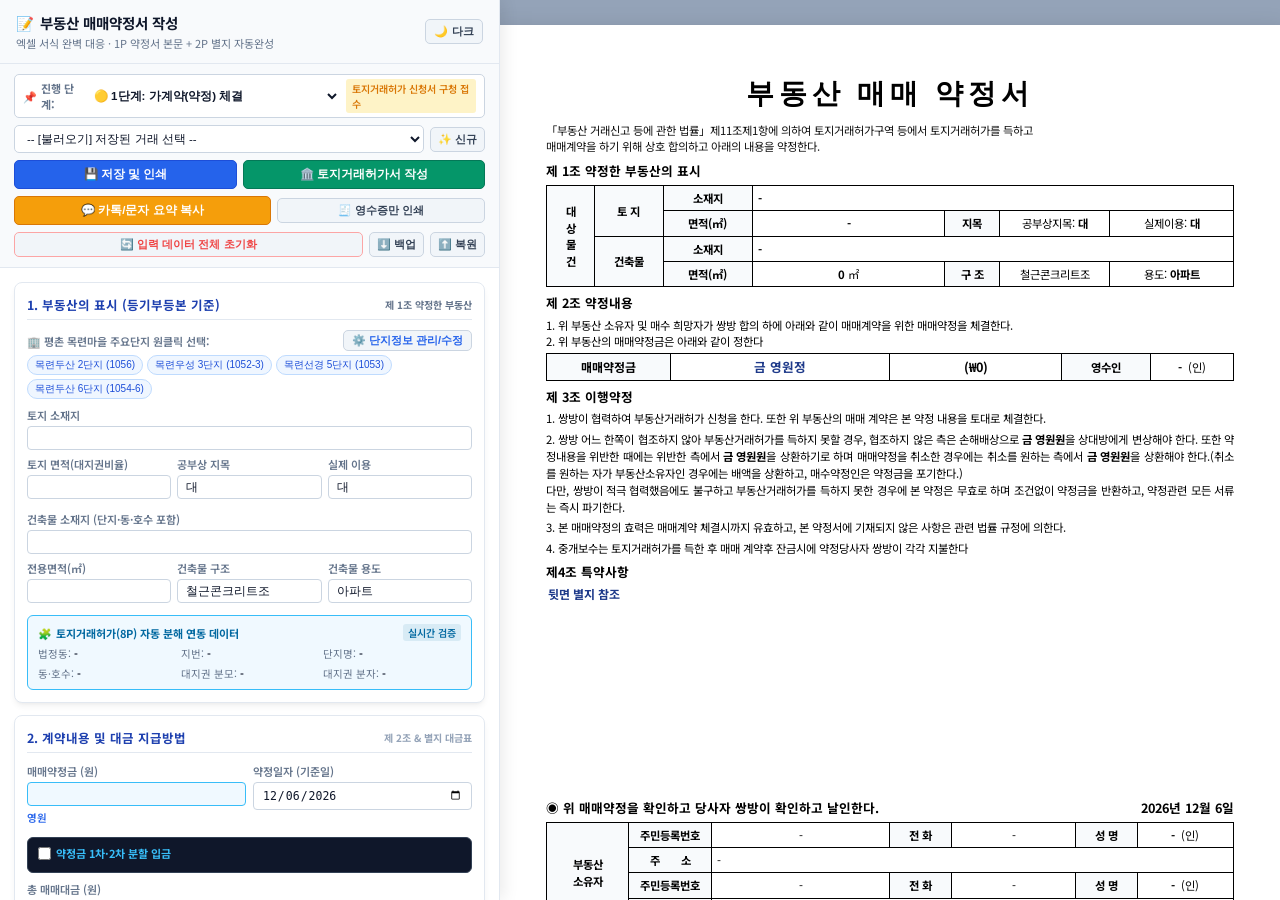
==== agreement/index.html @ a408554f "refactor: 매매약정서의 토지거래허가 사전정보 입력 섹션 제거" ====
<!DOCTYPE html>
<html lang="ko">
<head>
  <meta charset="UTF-8" />
  <meta name="viewport" content="width=device-width, initial-scale=1.0" />
  <title>부동산 매매약정서(가계약서) 작성시스템 | 부동산이즈두산공인중개사사무소</title>
  <link rel="stylesheet" href="https://fonts.googleapis.com/css2?family=Noto+Sans+KR:wght@300;400;500;600;700&display=swap" />
  <script src="../shared/deal-store.js"></script>
    <style>
    :root {
      /* [기본: 밝고 화사한 오피스 테마] */
      --primary: #2563eb;
      --primary-hover: #1d4ed8;
      --bg-app: #f1f5f9;
      --panel-bg: #ffffff;
      --panel-border: #e2e8f0;
      --header-bg: #f8fafc;
      --action-bg: #f8fafc;
      --section-bg: #ffffff;
      --section-border: #e2e8f0;
      --section-header: #1e40af;
      --input-bg: #ffffff;
      --input-border: #cbd5e1;
      --input-text: #0f172a;
      --input-focus: #2563eb;
      --input-hl-bg: #f0f9ff;
      --input-hl-border: #38bdf8;
      --input-hl-text: #0369a1;
      --text-main: #0f172a;
      --text-muted: #64748b;
      --preview-bg: #94a3b8;
      --chip-bg: #eff6ff;
      --chip-border: #bfdbfe;
      --chip-text: #1d4ed8;
      --btn-sec-bg: #f1f5f9;
      --btn-sec-text: #334155;
      --btn-sec-border: #cbd5e1;
      --card-shadow: 0 4px 6px -1px rgba(0,0,0,0.06), 0 2px 4px -2px rgba(0,0,0,0.05);
    }

    body.dark-theme {
      /* [선택: 다크 모드] */
      --primary: #3b82f6;
      --primary-hover: #2563eb;
      --bg-app: #0b1120;
      --panel-bg: #1e293b;
      --panel-border: #334155;
      --header-bg: #0b132b;
      --action-bg: #111e38;
      --section-bg: #182234;
      --section-border: #334155;
      --section-header: #60a5fa;
      --input-bg: #0f172a;
      --input-border: #3b4252;
      --input-text: #f8fafc;
      --input-focus: #3b82f6;
      --input-hl-bg: #092c4c;
      --input-hl-border: #38bdf8;
      --input-hl-text: #38bdf8;
      --text-main: #f8fafc;
      --text-muted: #94a3b8;
      --preview-bg: #334155;
      --chip-bg: #25334d;
      --chip-border: #3b82f6;
      --chip-text: #93c5fd;
      --btn-sec-bg: #334155;
      --btn-sec-text: #cbd5e1;
      --btn-sec-border: #475569;
      --card-shadow: 0 4px 6px -1px rgba(0,0,0,0.3);
    }

    * { box-sizing: border-box; margin: 0; padding: 0; }
    body {
      font-family: 'Noto Sans KR', -apple-system, BlinkMacSystemFont, 'Malgun Gothic', 'Dotum', sans-serif;
      background-color: var(--bg-app);
      color: var(--text-main);
      display: flex;
      height: 100vh;
      overflow: hidden;
      transition: background-color 0.2s ease, color 0.2s ease;
    }

    /* =========================================
       좌측: 에디터 패널 (no-print)
       ========================================= */
    .editor-panel {
      width: 500px;
      min-width: 460px;
      max-width: 540px;
      background-color: var(--panel-bg);
      color: var(--text-main);
      display: flex;
      flex-direction: column;
      border-right: 1px solid var(--panel-border);
      box-shadow: 4px 0 15px rgba(0,0,0,0.08);
      z-index: 10;
      transition: background-color 0.2s ease, border-color 0.2s ease;
    }

    .editor-header {
      padding: 12px 16px;
      background-color: var(--header-bg);
      border-bottom: 1px solid var(--panel-border);
      display: flex;
      align-items: center;
      justify-content: space-between;
    }
    .editor-header-left h1 {
      font-size: 14.5px;
      font-weight: 700;
      color: var(--text-main);
      display: flex;
      align-items: center;
      gap: 6px;
    }
    .header-sub {
      font-size: 11px;
      color: var(--text-muted);
      margin-top: 2px;
    }

    /* 상단 액션 툴바 */
    .action-bar {
      padding: 10px 14px;
      background: var(--action-bg);
      border-bottom: 1px solid var(--panel-border);
      display: flex;
      flex-direction: column;
      gap: 7px;
    }
    .deal-select-row {
      display: flex;
      align-items: center;
      gap: 6px;
    }
    .deal-select-row select {
      flex: 1;
      background: var(--input-bg);
      border: 1px solid var(--input-border);
      color: var(--input-text);
      padding: 6px 8px;
      font-size: 11.5px;
      border-radius: 5px;
      outline: none;
    }
    .btn-row {
      display: flex;
      align-items: center;
      gap: 6px;
    }
    .btn {
      padding: 6px 10px;
      border-radius: 5px;
      font-size: 11.5px;
      font-weight: 600;
      border: 1px solid transparent;
      cursor: pointer;
      display: inline-flex;
      align-items: center;
      justify-content: center;
      gap: 4px;
      transition: all 0.15s ease;
      white-space: nowrap;
    }
    .btn-primary { background: #2563eb; color: #fff; border-color: #1d4ed8; }
    .btn-primary:hover { background: #1d4ed8; }
    .btn-permit { background: #059669; color: #fff; font-weight: 700; border-color: #047857; }
    .btn-permit:hover { background: #047857; }
    .btn-secondary {
      background: var(--btn-sec-bg);
      color: var(--btn-sec-text);
      border: 1px solid var(--btn-sec-border);
    }
    .btn-secondary:hover {
      background: #e2e8f0;
      color: #0f172a;
    }
    body.dark-theme .btn-secondary:hover {
      background: #475569;
      color: #fff;
    }
    .btn-sms { background: #f59e0b; color: #fff; border-color: #d97706; }
    .btn-sms:hover { background: #d97706; }
    .btn-theme-toggle {
      background: var(--btn-sec-bg);
      color: var(--btn-sec-text);
      border: 1px solid var(--btn-sec-border);
      padding: 4px 8px;
      font-size: 11px;
      border-radius: 5px;
      cursor: pointer;
      display: flex;
      align-items: center;
      gap: 4px;
      font-weight: 600;
    }
    .btn-sm { padding: 4px 7px; font-size: 11px; }

    /* 폼 스크롤 바디 */
    .editor-body {
      flex: 1;
      overflow-y: auto;
      padding: 14px;
    }
    .editor-body::-webkit-scrollbar { width: 6px; }
    .editor-body::-webkit-scrollbar-thumb { background: #cbd5e1; border-radius: 3px; }
    body.dark-theme .editor-body::-webkit-scrollbar-thumb { background: #475569; }

    .form-section {
      background: var(--section-bg);
      border: 1px solid var(--section-border);
      border-radius: 8px;
      padding: 12px;
      margin-bottom: 12px;
      box-shadow: var(--card-shadow);
      transition: background-color 0.2s, border-color 0.2s;
    }
    .section-title {
      font-size: 12.5px;
      font-weight: 700;
      color: var(--section-header);
      margin-bottom: 10px;
      display: flex;
      align-items: center;
      justify-content: space-between;
      border-bottom: 1px solid var(--section-border);
      padding-bottom: 5px;
    }
    .form-grid-2 {
      display: grid;
      grid-template-columns: 1fr 1fr;
      gap: 7px;
      margin-bottom: 6px;
    }
    .form-grid-3 {
      display: grid;
      grid-template-columns: 1fr 1fr 1fr;
      gap: 6px;
      margin-bottom: 6px;
    }
    .form-group {
      display: flex;
      flex-direction: column;
      gap: 3px;
      margin-bottom: 6px;
    }
    .form-group label {
      font-size: 11px;
      font-weight: 600;
      color: var(--text-muted);
    }
    .form-control {
      background: var(--input-bg);
      border: 1px solid var(--input-border);
      color: var(--input-text);
      padding: 5px 8px;
      border-radius: 4px;
      font-size: 11.5px;
      outline: none;
      transition: border 0.15s, box-shadow 0.15s;
      width: 100%;
    }
    .form-control:focus {
      border-color: var(--input-focus);
      box-shadow: 0 0 0 2px rgba(37, 99, 235, 0.15);
    }
    .form-control-highlight {
      background: var(--input-hl-bg);
      border-color: var(--input-hl-border);
      color: var(--input-hl-text);
      font-weight: 600;
    }
    .korean-amt {
      font-size: 10.5px;
      color: #2563eb;
      font-weight: 600;
      margin-top: 1px;
    }
    body.dark-theme .korean-amt {
      color: #38bdf8;
    }

    /* 칩 버튼 */
    .tag-container {
      display: flex;
      flex-wrap: wrap;
      gap: 4px;
      margin-bottom: 8px;
    }
    .tag-chip {
      background: var(--chip-bg);
      color: var(--chip-text);
      border: 1px solid var(--chip-border);
      border-radius: 12px;
      font-size: 10px;
      padding: 2px 7px;
      cursor: pointer;
      transition: all 0.15s;
      font-weight: 500;
    }
    .tag-chip:hover {
      background: #2563eb;
      color: #ffffff;
      border-color: #2563eb;
    }

    /* =========================================
       우측: A4 실시간 프리뷰 (엑셀 서식 2페이지 정밀 구현)
       ========================================= */
    .preview-panel {
      flex: 1;
      background-color: var(--preview-bg);
      overflow-y: auto;
      padding: 25px 15px;
      display: flex;
      flex-direction: column;
      align-items: center;
      gap: 25px;
      transition: background-color 0.2s ease;
    }
    .preview-panel::-webkit-scrollbar { width: 8px; }
    .preview-panel::-webkit-scrollbar-thumb { background: #64748b; border-radius: 4px; }

    /* A4 시트 레이아웃 */
    .sheet-page {
      width: 210mm;
      min-height: 297mm;
      background: #ffffff !important;
      color: #000000 !important;
      padding: 13mm 14mm 12mm 14mm;
      box-shadow: 0 8px 25px rgba(0,0,0,0.18);
      position: relative;
      font-family: 'Malgun Gothic', 'Dotum', 'Noto Sans KR', sans-serif;
      font-size: 9.5pt;
      line-height: 1.45;
      display: flex;
      flex-direction: column;
      justify-content: space-between;
    }

    /* 약정서 타이틀 */
    .sheet-title {
      text-align: center;
      font-size: 21pt;
      font-weight: 700;
      letter-spacing: 5px;
      margin-bottom: 8px;
      color: #000;
      font-family: 'Batang', 'Noto Serif KR', serif;
    }
    .sheet-intro {
      font-size: 8.5pt;
      text-align: justify;
      color: #111;
      line-height: 1.4;
      margin-bottom: 8px;
    }

    /* 섹션 제목 */
    .sec-header {
      font-size: 9.5pt;
      font-weight: 700;
      color: #000;
      margin: 6px 0 4px 0;
    }

    /* 엑셀 서식 격자 테이블 (검정 실선 테두리) */
    .excel-table {
      width: 100%;
      border-collapse: collapse;
      border: 1.5px solid #000;
      margin-bottom: 7px;
      font-size: 8.5pt;
    }
    .excel-table th, .excel-table td {
      border: 1px solid #000;
      padding: 4px 5px;
      vertical-align: middle;
      color: #000;
    }
    .excel-table th {
      background-color: #f8fafc;
      font-weight: 700;
      text-align: center;
      white-space: nowrap;
    }
    .center { text-align: center; }
    .right { text-align: right; }
    .bold { font-weight: 700; }

    /* 제3조 이행약정 조항 텍스트 */
    .clause-text-box {
      font-size: 8.5pt;
      line-height: 1.5;
      text-align: justify;
      color: #000;
      margin-bottom: 6px;
    }
    .clause-item {
      margin-bottom: 3.5px;
    }

    /* 날짜 및 서명 확인 헤더 */
    .sign-date-row {
      display: flex;
      justify-content: space-between;
      align-items: center;
      font-size: 9.5pt;
      font-weight: 700;
      margin: 6px 0 4px 0;
    }

    /* 영수증 박스 (별지 하단) */
    .receipt-box {
      border: 1.5px solid #000;
      padding: 10px 14px;
      margin-top: 8px;
      background: #fff;
    }
    .receipt-title {
      text-align: center;
      font-size: 13pt;
      font-weight: 700;
      letter-spacing: 4px;
      margin-bottom: 6px;
      font-family: 'Batang', serif;
    }
    .receipt-amount-row {
      text-align: center;
      font-size: 11pt;
      font-weight: 700;
      margin-bottom: 6px;
    }
    .receipt-desc {
      text-align: center;
      font-size: 9pt;
      margin-bottom: 4px;
    }
    .receipt-sub-desc {
      text-align: center;
      font-size: 8.5pt;
      color: #222;
      margin-bottom: 8px;
    }
    .receipt-sign-row {
      display: flex;
      justify-content: flex-end;
      align-items: center;
      gap: 15px;
      font-size: 9pt;
      font-weight: 700;
    }

    /* =========================================
       인쇄 미디어 쿼리 (A4 2페이지 분할 완벽 대응)
       ========================================= */
    @media print {
      body {
        background: #ffffff !important;
        margin: 0 !important;
        padding: 0 !important;
        height: auto !important;
        overflow: visible !important;
      }
      .no-print {
        display: none !important;
      }
      .preview-panel {
        background: transparent !important;
        padding: 0 !important;
        margin: 0 !important;
        overflow: visible !important;
        gap: 0 !important;
      }
      .sheet-page {
        box-shadow: none !important;
        margin: 0 !important;
        width: 100% !important;
        min-height: 275mm !important;
        padding: 11mm 13mm 11mm 13mm !important;
        page-break-after: always !important;
      }
      .sheet-page:last-child {
        page-break-after: avoid !important;
      }
      @page {
        size: A4 portrait;
        margin: 9mm 10mm 9mm 10mm;
      }
    }
  </style>
</head>
<body>

  <!-- ================= 좌측: 입력 에디터 패널 ================= -->
  <div class="editor-panel no-print">
    <div class="editor-header">
      <div class="editor-header-left">
        <h1>
          <span>📝</span>
          <span>부동산 매매약정서 작성</span>
        </h1>
        <div class="header-sub">엑셀 서식 완벽 대응 · 1P 약정서 본문 + 2P 별지 자동완성</div>
      </div>
      <div>
        <button type="button" class="btn-theme-toggle" onclick="toggleTheme()" id="btn_theme_toggle" title="화면 테마 변경">
          <span id="theme_icon">🌙</span>
          <span id="theme_text">다크</span>
        </button>
      </div>
    </div>

    <!-- 상단 거래 제어바 -->
    <div class="action-bar">
      <!-- 거래 진행 상태 및 제어바 -->
      <div style="display:flex; align-items:center; justify-content:space-between; gap:6px; background:var(--input-bg); border:1px solid var(--input-border); border-radius:5px; padding:4px 8px;">
        <span style="font-size:11px; font-weight:700; color:var(--text-muted); display:flex; align-items:center; gap:4px;">
          <span>📌</span> <span>진행 단계:</span>
        </span>
        <select id="sel_deal_stage" onchange="onDealStageChange()" style="flex:1; background:transparent; border:none; color:var(--text-main); font-size:11.5px; font-weight:700; outline:none; cursor:pointer;">
          <option value="agreement_signed">🟡 1단계: 가계약(약정) 체결</option>
          <option value="permit_submitted">🔵 2단계: 토지거래허가 구청 접수</option>
          <option value="permit_approved">🟢 3단계: 허가증 교부 (7일내 본계약 기한!)</option>
          <option value="contract_signed">🟣 4단계: 본매매계약 체결</option>
          <option value="deal_completed">🏁 5단계: 잔금 및 소유권이전 완료</option>
        </select>
        <span id="badge_stage_guide" style="font-size:10px; background:rgba(37,99,235,0.1); color:#2563eb; padding:2px 6px; border-radius:3px; font-weight:600;">약정서 단계</span>
      </div>

      <div class="deal-select-row">
        <select id="sel_deal_list" onchange="onDealSelectChange()">
          <option value="">-- [불러오기] 저장된 거래 선택 --</option>
        </select>
        <button class="btn btn-secondary btn-sm" onclick="startNewDeal()" title="새 약정서 작성">
          <span>✨ 신규</span>
        </button>
      </div>

      <div class="btn-row">
        <button class="btn btn-primary" onclick="saveAndPrint()" style="flex:1.1;" title="표준 파일명으로 2페이지 인쇄">
          <span>💾 저장 및 인쇄</span>
        </button>
        <button class="btn btn-permit" onclick="goToPermitApplication()" style="flex:1.2;" title="저장 후 8페이지 토지거래허가신청서로 연동 이동">
          <span>🏛️ 토지거래허가서 작성</span>
        </button>
      </div>

      <div class="btn-row">
        <button class="btn btn-sms" onclick="copySmsSummary()" style="flex:1.1;" title="고객 발송용 카카오톡/문자 계약안내문 즉시 복사">
          <span>💬 카톡/문자 요약 복사</span>
        </button>
        <button class="btn btn-secondary btn-sm" onclick="printReceiptOnly()" style="flex:0.9;" title="별지 2페이지의 약정금 영수증만 인쇄">
          <span>🧾 영수증만 인쇄</span>
        </button>
      </div>

      <div class="btn-row">
        <button type="button" class="btn btn-secondary btn-sm" onclick="resetFormToEmpty()" style="flex:1.2; color:#ef4444; border-color:#fca5a5;" title="현재 작성 중인 모든 입력 데이터 초기화">
          <span>🔄 입력 데이터 전체 초기화</span>
        </button>
        <button type="button" class="btn btn-secondary btn-sm" onclick="exportCurrentDealJson()" title="JSON 백업">
          <span>⬇️ 백업</span>
        </button>
        <button type="button" class="btn btn-secondary btn-sm" onclick="triggerImportJson()" title="JSON 복원">
          <span>⬆️ 복원</span>
        </button>
        <input type="file" id="file_json_import" accept=".json" style="display:none;" onchange="handleFileImport(event)" />
      </div>
    </div>

    <!-- 에디터 폼 스크롤 바디 -->
    <div class="editor-body">

      <!-- 1. 부동산의 표시 -->
      <div class="form-section">
        <div class="section-title">
          <span>1. 부동산의 표시 (등기부등본 기준)</span>
          <span style="font-size:10px; color:var(--text-muted);">제 1조 약정한 부동산</span>
        </div>

        <!-- 단지 원클릭 퀵선택 칩 & 단지정보 관리 -->
        <div style="margin-bottom:8px;">
          <div style="display:flex; align-items:center; justify-content:space-between; margin-bottom:4px;">
            <span style="font-size:11px; font-weight:600; color:var(--text-muted);">🏢 평촌 목련마을 주요단지 원클릭 선택:</span>
            <button type="button" class="btn btn-secondary btn-sm" onclick="openComplexPresetModal()" style="font-size:11px; padding:2px 8px; color:var(--primary); font-weight:600;" title="단지 기본정보 등록·수정·삭제">
              <span>⚙️ 단지정보 관리/수정</span>
            </button>
          </div>
          <div class="tag-container" id="complex_chips_container" style="margin-bottom:6px;">
            <!-- JS 동적 생성 -->
          </div>
        </div>

        <div class="form-group">
          <label>토지 소재지</label>
          <input type="text" id="f_land_addr" class="form-control" value="" oninput="onAddressFieldChange()" />
        </div>

        <div class="form-grid-3">
          <div class="form-group">
            <label>토지 면적(대지권비율)</label>
            <input type="text" id="f_land_ratio_str" class="form-control" value="" oninput="onAddressFieldChange()" />
          </div>
          <div class="form-group">
            <label>공부상 지목</label>
            <input type="text" id="f_jimok_legal" class="form-control" value="대" oninput="syncPreview()" />
          </div>
          <div class="form-group">
            <label>실제 이용</label>
            <input type="text" id="f_jimok_actual" class="form-control" value="대" oninput="syncPreview()" />
          </div>
        </div>

        <div class="form-group">
          <label>건축물 소재지 (단지·동·호수 포함)</label>
          <input type="text" id="f_bld_addr" class="form-control" value="" oninput="onAddressFieldChange()" />
        </div>

        <div class="form-grid-3">
          <div class="form-group">
            <label>전용면적(㎡)</label>
            <input type="text" id="f_exclusive_area" class="form-control" value="" oninput="syncPreview()" />
          </div>
          <div class="form-group">
            <label>건축물 구조</label>
            <input type="text" id="f_bld_structure" class="form-control" value="철근콘크리트조" oninput="syncPreview()" />
          </div>
          <div class="form-group">
            <label>건축물 용도</label>
            <input type="text" id="f_bld_usage" class="form-control" value="아파트" oninput="syncPreview()" />
          </div>
        </div>

        <!-- 스마트 주소 자동 분해 및 허가서(8P) 연동 검증 카드 -->
        <div style="background:var(--input-hl-bg); border:1px solid var(--input-hl-border); border-radius:6px; padding:8px 10px; margin-top:6px;">
          <div style="display:flex; align-items:center; justify-content:space-between; margin-bottom:5px;">
            <span style="font-size:11px; font-weight:700; color:var(--input-hl-text); display:flex; align-items:center; gap:4px;">
              <span>🧩</span> <span>토지거래허가(8P) 자동 분해 연동 데이터</span>
            </span>
            <span style="font-size:10px; background:rgba(3,105,161,0.1); color:var(--input-hl-text); padding:1px 5px; border-radius:3px; font-weight:600;">실시간 검증</span>
          </div>
          <div style="display:grid; grid-template-columns:repeat(3, 1fr); gap:5px; font-size:10.5px;">
            <div><span style="color:var(--text-muted);">법정동:</span> <strong id="lbl_parsed_dong">-</strong></div>
            <div><span style="color:var(--text-muted);">지번:</span> <strong id="lbl_parsed_jibun">-</strong></div>
            <div><span style="color:var(--text-muted);">단지명:</span> <strong id="lbl_parsed_complex">-</strong></div>
            <div><span style="color:var(--text-muted);">동·호수:</span> <strong id="lbl_parsed_unit">-</strong></div>
            <div><span style="color:var(--text-muted);">대지권 분모:</span> <strong id="lbl_parsed_ratio_den">-</strong></div>
            <div><span style="color:var(--text-muted);">대지권 분자:</span> <strong id="lbl_parsed_ratio_num">-</strong></div>
          </div>
        </div>
      </div>

      <!-- 2. 계약내용 및 대금 지급조건 -->
      <div class="form-section">
        <div class="section-title">
          <span>2. 계약내용 및 대금 지급방법</span>
          <span style="font-size:10px; color:#94a3b8;">제 2조 & 별지 대금표</span>
        </div>

        <!-- 매매약정금 -->
        <div class="form-grid-2">
          <div class="form-group">
            <label>매매약정금 (원)</label>
            <input type="number" id="f_temp_deposit" class="form-control form-control-highlight" value="" oninput="onTempDepositChange()" />
            <div id="lbl_temp_kr" class="korean-amt"></div>
          </div>
          <div class="form-group">
            <label>약정일자 (기준일)</label>
            <input type="date" id="f_deal_date" class="form-control" oninput="syncPreview()" />
          </div>
        </div>

        <!-- 분할입금 토글 -->
        <div style="background:#0f172a; border:1px solid #334155; border-radius:6px; padding:7px 10px; margin-bottom:8px;">
          <div style="display:flex; align-items:center; justify-content:space-between; margin-bottom:4px;">
            <label style="font-size:11px; font-weight:700; color:#38bdf8; display:flex; align-items:center; gap:5px; cursor:pointer;">
              <input type="checkbox" id="chk_split_temp" onchange="toggleTempSplitUI()" />
              <span>약정금 1차·2차 분할 입금</span>
            </label>
          </div>
          <div id="split_temp_box" style="display:none; padding-top:4px;">
            <div class="form-grid-2">
              <div class="form-group">
                <label>1차 약정금 (원)</label>
                <input type="number" id="f_temp_deposit_1" class="form-control" value="" oninput="calcSplitTemp()" />
              </div>
              <div class="form-group">
                <label>1차 입금일</label>
                <input type="date" id="f_temp_date_1" class="form-control" oninput="syncPreview()" />
              </div>
            </div>
            <div class="form-grid-2">
              <div class="form-group">
                <label>2차 약정금 (원)</label>
                <input type="number" id="f_temp_deposit_2" class="form-control" value="0" oninput="calcSplitTemp()" />
              </div>
              <div class="form-group">
                <label>2차 입금일</label>
                <input type="date" id="f_temp_date_2" class="form-control" oninput="syncPreview()" />
              </div>
            </div>
          </div>
        </div>

        <!-- 매매대금 -->
        <div class="form-group">
          <label>총 매매대금 (원)</label>
          <input type="number" id="f_total_price" class="form-control form-control-highlight" value="" oninput="calcBalance()" />
          <div id="lbl_total_kr" class="korean-amt"></div>
        </div>

        <!-- 계약금 -->
        <div class="form-grid-2">
          <div class="form-group">
            <label>계약금 (원)</label>
            <input type="number" id="f_contract_deposit" class="form-control" value="" oninput="calcBalance()" />
            <div id="lbl_contract_kr" class="korean-amt"></div>
          </div>
          <div class="form-group">
            <label>계약 예정일 / 지급조건</label>
            <input type="text" id="f_contract_schedule" class="form-control" value="토지거래허가후 7일이내" oninput="syncPreview()" />
          </div>
        </div>

        <!-- 중도금 1차 -->
        <div class="form-grid-3">
          <div class="form-group">
            <label>중도금 1차 (원)</label>
            <input type="number" id="f_mid_payment_1" class="form-control" value="" oninput="calcBalance()" />
          </div>
          <div class="form-group">
            <label>1차 중도금일</label>
            <input type="date" id="f_mid_date_1" class="form-control" oninput="syncPreview()" />
          </div>
          <div class="form-group">
            <label>비고</label>
            <input type="text" id="f_mid_note_1" class="form-control" value="예정" oninput="syncPreview()" />
          </div>
        </div>

        <!-- 중도금 2차 (선택) -->
        <div class="form-grid-3">
          <div class="form-group">
            <label>중도금 2차 (선택)</label>
            <input type="number" id="f_mid_payment_2" class="form-control" value="0" oninput="calcBalance()" />
          </div>
          <div class="form-group">
            <label>2차 중도금일</label>
            <input type="date" id="f_mid_date_2" class="form-control" oninput="syncPreview()" />
          </div>
          <div class="form-group">
            <label>비고</label>
            <input type="text" id="f_mid_note_2" class="form-control" placeholder="예정" oninput="syncPreview()" />
          </div>
        </div>

        <!-- 잔금 -->
        <div class="form-grid-3">
          <div class="form-group">
            <label>잔금 (원, 자동계산)</label>
            <input type="number" id="f_balance" class="form-control form-control-highlight" value="" oninput="syncPreview()" />
          </div>
          <div class="form-group">
            <label>잔금 예정일</label>
            <input type="date" id="f_balance_date" class="form-control" oninput="syncPreview()" />
          </div>
          <div class="form-group">
            <label>비고</label>
            <input type="text" id="f_balance_note" class="form-control" value="이내로 협의" oninput="syncPreview()" />
          </div>
        </div>
        <div id="lbl_balance_kr" class="korean-amt" style="margin-bottom:6px;"></div>

      </div>

      <!-- 3. 계약자 정보 (부동산 소유자 & 매수 약정인) -->
      <div class="form-section">
        <div class="section-title" style="flex-wrap:wrap; gap:6px;">
          <div style="display:flex; align-items:center; gap:6px;">
            <span>3. 당사자 정보 (소유자 & 매수약정인)</span>
          </div>
          <!-- 주민등록번호 별표시 / 전체표시 토글 옵션 -->
          <div style="display:inline-flex; align-items:center; gap:8px; font-size:11px; background:var(--header-bg, #f1f5f9); padding:2px 8px; border-radius:6px; border:1px solid var(--border, #cbd5e1);">
            <span style="font-weight:700; color:var(--text, #334155); font-size:10.5px;">주민번호 표기:</span>
            <label style="cursor:pointer; display:inline-flex; align-items:center; gap:3px; color:var(--text, #334155); font-weight:600; font-size:11px;">
              <input type="radio" name="rrn_display_mode" value="masked" checked onchange="onRrnDisplayModeChange()" />
              <span>별표시 (1******)</span>
            </label>
            <label style="cursor:pointer; display:inline-flex; align-items:center; gap:3px; color:var(--primary, #0284c7); font-weight:600; font-size:11px;">
              <input type="radio" name="rrn_display_mode" value="full" onchange="onRrnDisplayModeChange()" />
              <span>전체표시 (13자리)</span>
            </label>
          </div>
        </div>

        <!-- 부동산 소유자 (매도인) -->
        <div style="font-size:11.5px; font-weight:700; color:#38bdf8; margin-bottom:3px;">
          [부동산 소유자 (매도인)]
        </div>
        <div class="form-grid-3">
          <div class="form-group">
            <label>성명 1</label>
            <input type="text" id="f_seller1_name" class="form-control" value="" oninput="syncPreview()" />
          </div>
          <div class="form-group">
            <label>주민번호 1</label>
            <input type="text" id="f_seller1_rrn" class="form-control" placeholder="예: 750101-1234567" oninput="syncPreview()" />
          </div>
          <div class="form-group">
            <label>전화번호 1</label>
            <input type="text" id="f_seller1_tel" class="form-control" value="" oninput="syncPreview()" />
          </div>
        </div>
        <div class="form-group">
          <label>소유자 1 주소</label>
          <input type="text" id="f_seller1_addr" class="form-control" value="" oninput="onSeller1AddrChange()" />
        </div>

        <!-- 소유자 2 (공동소유) -->
        <div style="margin-top:6px; padding-top:6px; border-top:1px dashed #334155;">
          <label style="font-size:11px; font-weight:600; color:#94a3b8; display:flex; align-items:center; gap:5px; margin-bottom:4px; cursor:pointer;">
            <input type="checkbox" id="chk_seller2" onchange="toggleSeller2UI()" />
            <span>+ 공동소유자(매도인 2) 추가</span>
          </label>
          <div id="seller2_box" style="display:none;">
            <div class="form-grid-3">
              <div class="form-group">
                <label>성명 2</label>
                <input type="text" id="f_seller2_name" class="form-control" oninput="syncPreview()" />
              </div>
              <div class="form-group">
                <label>주민번호 2</label>
                <input type="text" id="f_seller2_rrn" class="form-control" oninput="syncPreview()" />
              </div>
              <div class="form-group">
                <label>전화번호 2</label>
                <input type="text" id="f_seller2_tel" class="form-control" oninput="syncPreview()" />
              </div>
            </div>
            <div class="form-group">
              <div style="display:flex; align-items:center; justify-content:space-between; margin-bottom:2px;">
                <label style="margin-bottom:0;">소유자 2 주소</label>
                <label style="font-size:11px; font-weight:600; color:var(--primary, #0284c7); display:inline-flex; align-items:center; gap:4px; cursor:pointer;">
                  <input type="checkbox" id="chk_seller2_same_addr" checked onchange="onSeller2SameAddrToggle()" />
                  <span>소유자 1과 동일</span>
                </label>
              </div>
              <input type="text" id="f_seller2_addr" class="form-control" oninput="onSeller2AddrManualInput()" />
            </div>
          </div>
        </div>

        <!-- 매수 약정인 (매수인) -->
        <div style="font-size:11.5px; font-weight:700; color:#34d399; margin:10px 0 3px 0;">
          [매수 약정인 (매수인)]
        </div>
        <div class="form-grid-3">
          <div class="form-group">
            <label>성명 1</label>
            <input type="text" id="f_buyer1_name" class="form-control" value="" oninput="syncPreview()" />
          </div>
          <div class="form-group">
            <label>주민번호 1</label>
            <input type="text" id="f_buyer1_rrn" class="form-control" placeholder="예: 750101-1234567" oninput="syncPreview()" />
          </div>
          <div class="form-group">
            <label>전화번호 1</label>
            <input type="text" id="f_buyer1_tel" class="form-control" value="" oninput="syncPreview()" />
          </div>
        </div>
        <div class="form-group">
          <label>매수약정인 1 주소</label>
          <input type="text" id="f_buyer1_addr" class="form-control" value="" oninput="onBuyer1AddrChange()" />
        </div>

        <!-- 매수약정인 2 (공동매수) -->
        <div style="margin-top:6px; padding-top:6px; border-top:1px dashed #334155;">
          <label style="font-size:11px; font-weight:600; color:#94a3b8; display:flex; align-items:center; gap:5px; margin-bottom:4px; cursor:pointer;">
            <input type="checkbox" id="chk_buyer2" onchange="toggleBuyer2UI()" />
            <span>+ 공동매수인(매수약정인 2) 추가</span>
          </label>
          <div id="buyer2_box" style="display:none;">
            <div class="form-grid-3">
              <div class="form-group">
                <label>성명 2</label>
                <input type="text" id="f_buyer2_name" class="form-control" oninput="syncPreview()" />
              </div>
              <div class="form-group">
                <label>주민번호 2</label>
                <input type="text" id="f_buyer2_rrn" class="form-control" oninput="syncPreview()" />
              </div>
              <div class="form-group">
                <label>전화번호 2</label>
                <input type="text" id="f_buyer2_tel" class="form-control" oninput="syncPreview()" />
              </div>
            </div>
            <div class="form-group">
              <div style="display:flex; align-items:center; justify-content:space-between; margin-bottom:2px;">
                <label style="margin-bottom:0;">매수약정인 2 주소</label>
                <label style="font-size:11px; font-weight:600; color:var(--primary, #0284c7); display:inline-flex; align-items:center; gap:4px; cursor:pointer;">
                  <input type="checkbox" id="chk_buyer2_same_addr" checked onchange="onBuyer2SameAddrToggle()" />
                  <span>매수인 1과 동일</span>
                </label>
              </div>
              <input type="text" id="f_buyer2_addr" class="form-control" oninput="onBuyer2AddrManualInput()" />
            </div>
          </div>
        </div>

      </div>

      <!-- 4. 특약사항 (엑셀 서식 템플릿 완비) -->
      <div class="form-section">
        <div class="section-title">
          <span>4. 특약사항 (별지 출력용)</span>
          <button type="button" class="btn btn-secondary btn-sm" onclick="openClauseTemplateModal()" style="font-size:11px; padding:2px 8px; color:var(--primary); font-weight:600;" title="특약사항 템플릿 문구 등록·수정·관리">
            <span>⚙️ 템플릿 관리/수정</span>
          </button>
        </div>

        <div class="tag-container" id="clause_chips_container" style="margin-bottom:6px;">
          <!-- JS 동적 생성 -->
        </div>

        <div class="form-group">
          <textarea id="f_special_terms" class="form-control" rows="9" style="font-size:11px; line-height:1.45;" oninput="syncPreview()"></textarea>
        </div>
      </div>

      <!-- 5. 개업공인중개사 (고정 및 공동중개) -->
      <div class="form-section">
        <div class="section-title">
          <span>5. 개업공인중개사 정보</span>
        </div>

        <div style="font-size:11px; line-height:1.5; color:#cbd5e1; margin-bottom:8px;">
          <div><strong>[주관 중개사]</strong> 부동산이즈두산공인중개사사무소 | 대표: 백 근 영 (인)</div>
          <div>등록번호: 41173-2025-00028 | 전화: 031-388-7704</div>
          <div>소재지: 경기도 안양시 동안구 평촌대로179번길 39 104호</div>
        </div>

        <!-- 공동중개사 토글 -->
        <div style="padding-top:6px; border-top:1px dashed #334155;">
          <label style="font-size:11px; font-weight:600; color:#38bdf8; display:flex; align-items:center; gap:5px; margin-bottom:4px; cursor:pointer;">
            <input type="checkbox" id="chk_co_agent" onchange="toggleCoAgentUI()" />
            <span>+ 공동중개사 추가 (상대방 중개사무소)</span>
          </label>
          <div id="co_agent_box" style="display:none;">
            <div class="form-grid-2">
              <div class="form-group">
                <label>상호</label>
                <input type="text" id="f_co_office" class="form-control" placeholder="예: 행복공인중개사사무소" oninput="syncPreview()" />
              </div>
              <div class="form-group">
                <label>대표자 성명</label>
                <input type="text" id="f_co_name" class="form-control" placeholder="예: 김행복" oninput="syncPreview()" />
              </div>
            </div>
            <div class="form-grid-2">
              <div class="form-group">
                <label>등록번호</label>
                <input type="text" id="f_co_reg" class="form-control" placeholder="예: 41173-2020-00001" oninput="syncPreview()" />
              </div>
              <div class="form-group">
                <label>전화번호</label>
                <input type="text" id="f_co_tel" class="form-control" placeholder="예: 031-388-0000" oninput="syncPreview()" />
              </div>
            </div>
            <div class="form-group">
              <label>사업소재지</label>
              <input type="text" id="f_co_addr" class="form-control" placeholder="예: 경기도 안양시 동안구 평촌대로211번길 35, B동 103호" oninput="syncPreview()" />
            </div>
          </div>
        </div>

      </div>

    </div>
  </div>


  <!-- ================= 우측: A4 실시간 프리뷰 (엑셀 서식 2페이지 정밀 구현) ================= -->
  <div class="preview-panel">
    
    <!-- ==================== 1페이지: 부동산 매매 약정서 ==================== -->
    <div class="sheet-page" id="sheet_page_1">
      <div>
        <!-- 타이틀 -->
        <div class="sheet-title">부동산 매매 약정서</div>

        <!-- 머리말 법적 근거 문구 -->
        <div class="sheet-intro">
          「부동산 거래신고 등에 관한 법률」제11조제1항에 의하여 토지거래허가구역 등에서 토지거래허가를 득하고<br>
          매매계약을 하기 위해 상호 합의하고 아래의 내용을 약정한다.
        </div>

        <!-- 제 1조 약정한 부동산의 표시 -->
        <div class="sec-header">제 1조 약정한 부동산의 표시</div>
        <table class="excel-table">
          <colgroup>
            <col style="width: 7%;" />
            <col style="width: 10%;" />
            <col style="width: 13%;" />
            <col style="width: 28%;" />
            <col style="width: 8%;" />
            <col style="width: 16%;" />
            <col style="width: 18%;" />
          </colgroup>
          <!-- 토지 -->
          <tr>
            <th rowspan="4" class="center">대<br>상<br>물<br>건</th>
            <th rowspan="2" class="center">토 지</th>
            <th class="center">소재지</th>
            <td colspan="4" id="pv_p1_land_addr" class="bold">경기도 안양시 동안구 호계동 1052-3</td>
          </tr>
          <tr>
            <th class="center">면적(㎡)</th>
            <td id="pv_p1_land_ratio" class="center bold">30467.9분의 35.376</td>
            <th class="center">지목</th>
            <td class="center">공부상지목: <span id="pv_p1_jimok_legal" class="bold">대</span></td>
            <td class="center">실제이용: <span id="pv_p1_jimok_actual" class="bold">대</span></td>
          </tr>
          <!-- 건축물 -->
          <tr>
            <th rowspan="2" class="center">건축물</th>
            <th class="center">소재지</th>
            <td colspan="4" id="pv_p1_bld_addr" class="bold">경기도 안양시 동안구 호계동 1052-3 목련아파트 308동 506호</td>
          </tr>
          <tr>
            <th class="center">면적(㎡)</th>
            <td class="center"><span id="pv_p1_exclusive_area" class="bold">56.7</span> ㎡</td>
            <th class="center">구 조</th>
            <td id="pv_p1_bld_structure" class="center">철근콘크리트조</td>
            <td class="center">용도: <span id="pv_p1_bld_usage" class="bold">아파트</span></td>
          </tr>
        </table>

        <!-- 제 2조 약정내용 -->
        <div class="sec-header">제 2조 약정내용</div>
        <div style="font-size: 8.5pt; margin-bottom: 3px;">
          1. 위 부동산 소유자 및 매수 희망자가 쌍방 합의 하에 아래와 같이 매매계약을 위한 매매약정을 체결한다.<br>
          2. 위 부동산의 매매약정금은 아래와 같이 정한다
        </div>
        <table class="excel-table" style="margin-bottom: 7px;">
          <colgroup>
            <col style="width: 18%;" />
            <col style="width: 32%;" />
            <col style="width: 25%;" />
            <col style="width: 13%;" />
            <col style="width: 12%;" />
          </colgroup>
          <tr>
            <th class="center" style="font-size: 9pt;">매매약정금</th>
            <td class="center bold" style="font-size: 9.5pt; color: #1e3a8a;">
              금 <span id="pv_p1_temp_kr">삼천만원</span>정
            </td>
            <td class="center bold" style="font-size: 9.5pt;">
              (₩<span id="pv_p1_temp_num">30,000,000</span>)
            </td>
            <th class="center">영수인</th>
            <td class="center"><span id="pv_p1_receipt_name" class="bold">홍길동</span> &nbsp;(인)</td>
          </tr>
        </table>

        <!-- 제 3조 이행약정 -->
        <div class="sec-header">제 3조 이행약정</div>
        <div class="clause-text-box">
          <div class="clause-item">1. 쌍방이 협력하여 부동산거래허가 신청을 한다. 또한 위 부동산의 매매 계약은 본 약정 내용을 토대로 체결한다.</div>
          <div class="clause-item">
            2. 쌍방 어느 한쪽이 협조하지 않아 부동산거래허가를 득하지 못할 경우, 협조하지 않은 측은 손해배상으로 
            <strong>금 <span id="pv_p1_clause_temp1">삼천만원</span>원</strong>을 상대방에게 변상해야 한다. 또한 약정내용을 위반한 때에는 위반한 측에서 
            <strong>금 <span id="pv_p1_clause_temp2">삼천만원</span>원</strong>을 상환하기로 하며 매매약정을 취소한 경우에는 취소를 원하는 측에서 
            <strong>금 <span id="pv_p1_clause_temp3">삼천만원</span>원</strong>을 상환해야 한다.(취소를 원하는 자가 부동산소유자인 경우에는 배액을 상환하고, 매수약정인은 약정금을 포기한다.)<br>
            다만, 쌍방이 적극 협력했음에도 불구하고 부동산거래허가를 득하지 못한 경우에 본 약정은 무효로 하며 조건없이 약정금을 반환하고, 약정관련 모든 서류는 즉시 파기한다.
          </div>
          <div class="clause-item">3. 본 매매약정의 효력은 매매계약 체결시까지 유효하고, 본 약정서에 기재되지 않은 사항은 관련 법률 규정에 의한다.</div>
          <div class="clause-item">4. 중개보수는 토지거래허가를 득한 후 매매 계약후 잔금시에 약정당사자 쌍방이 각각 지불한다</div>
        </div>

        <!-- 제 4조 특약사항 -->
        <div class="sec-header">제4조 특약사항</div>
        <div style="font-size: 9pt; font-weight: 700; color: #1e3a8a; margin-bottom: 7px; padding-left: 2px;">
          뒷면 별지 참조
        </div>
      </div>

      <!-- 당사자 서명 날인 테이블 (페이지 1 하단 고정) -->
      <div>
        <div class="sign-date-row">
          <span>◉ 위 매매약정을 확인하고 당사자 쌍방이 확인하고 날인한다.</span>
          <span id="pv_p1_sign_date" class="bold">2026년 08월 19일</span>
        </div>

        <table class="excel-table" style="margin-bottom: 0;">
          <colgroup>
            <col style="width: 12%;" />
            <col style="width: 12%;" />
            <col style="width: 26%;" />
            <col style="width: 9%;" />
            <col style="width: 18%;" />
            <col style="width: 9%;" />
            <col style="width: 14%;" />
          </colgroup>
          <!-- 부동산 소유자 -->
          <tr>
            <th rowspan="4" class="center">부동산<br>소유자</th>
            <th class="center">주민등록번호</th>
            <td id="pv_p1_s1_rrn" class="center">-</td>
            <th class="center">전 화</th>
            <td id="pv_p1_s1_tel" class="center">010-1234-5678</td>
            <th class="center">성 명</th>
            <td class="center"><span id="pv_p1_s1_name" class="bold">홍길동</span> &nbsp;(인)</td>
          </tr>
          <tr>
            <th class="center">주&nbsp;&nbsp;&nbsp;&nbsp;&nbsp;&nbsp;&nbsp;소</th>
            <td colspan="5" id="pv_p1_s1_addr">경기도 안양시 동안구 호계동 1052-3</td>
          </tr>
          <tr>
            <th class="center">주민등록번호</th>
            <td id="pv_p1_s2_rrn" class="center">-</td>
            <th class="center">전 화</th>
            <td id="pv_p1_s2_tel" class="center">-</td>
            <th class="center">성 명</th>
            <td class="center"><span id="pv_p1_s2_name" class="bold">-</span> &nbsp;(인)</td>
          </tr>
          <tr>
            <th class="center">주&nbsp;&nbsp;&nbsp;&nbsp;&nbsp;&nbsp;&nbsp;소</th>
            <td colspan="5" id="pv_p1_s2_addr">-</td>
          </tr>

          <!-- 매수 약정인 -->
          <tr>
            <th rowspan="4" class="center">매&nbsp;&nbsp;&nbsp;&nbsp;수<br>약정인</th>
            <th class="center">주민등록번호</th>
            <td id="pv_p1_b1_rrn" class="center">-</td>
            <th class="center">전 화</th>
            <td id="pv_p1_b1_tel" class="center">010-9876-5432</td>
            <th class="center">성 명</th>
            <td class="center"><span id="pv_p1_b1_name" class="bold">김철수</span> &nbsp;(인)</td>
          </tr>
          <tr>
            <th class="center">주&nbsp;&nbsp;&nbsp;&nbsp;&nbsp;&nbsp;&nbsp;소</th>
            <td colspan="5" id="pv_p1_b1_addr">서울특별시 서초구 반포대로 45</td>
          </tr>
          <tr>
            <th class="center">주민등록번호</th>
            <td id="pv_p1_b2_rrn" class="center">-</td>
            <th class="center">전 화</th>
            <td id="pv_p1_b2_tel" class="center">-</td>
            <th class="center">성 명</th>
            <td class="center"><span id="pv_p1_b2_name" class="bold">-</span> &nbsp;(인)</td>
          </tr>
          <tr>
            <th class="center">주&nbsp;&nbsp;&nbsp;&nbsp;&nbsp;&nbsp;&nbsp;소</th>
            <td colspan="5" id="pv_p1_b2_addr">-</td>
          </tr>

          <!-- 개업공인중개사 1 -->
          <tr>
            <th rowspan="3" class="center">개업공인<br>중 개 사</th>
            <th class="center">사업소재지</th>
            <td colspan="5">경기도 안양시 동안구 평촌대로179번길 39 104호</td>
          </tr>
          <tr>
            <th class="center">상 호</th>
            <td colspan="2" class="bold">부동산이즈두산공인중개사사무소</td>
            <th class="center">등록번호</th>
            <td colspan="2">41173-2025-00028</td>
          </tr>
          <tr>
            <th class="center">대 표</th>
            <td colspan="2"><span class="bold" style="letter-spacing:2px;">백 근 영</span> &nbsp;(인)</td>
            <th class="center">전 화</th>
            <td colspan="2">031-388-7704</td>
          </tr>

          <!-- 개업공인중개사 2 (공동중개) -->
          <tr id="pv_p1_co_row1" style="display:none;">
            <th rowspan="3" class="center">개업공인<br>중 개 사</th>
            <th class="center">사업소재지</th>
            <td colspan="5" id="pv_p1_co_addr">-</td>
          </tr>
          <tr id="pv_p1_co_row2" style="display:none;">
            <th class="center">상 호</th>
            <td colspan="2" class="bold" id="pv_p1_co_office">-</td>
            <th class="center">등록번호</th>
            <td colspan="2" id="pv_p1_co_reg">-</td>
          </tr>
          <tr id="pv_p1_co_row3" style="display:none;">
            <th class="center">대 표</th>
            <td colspan="2"><span class="bold" id="pv_p1_co_name" style="letter-spacing:2px;">-</span> &nbsp;(인)</td>
            <th class="center">전 화</th>
            <td colspan="2" id="pv_p1_co_tel">-</td>
          </tr>
        </table>
      </div>
    </div>


    <!-- ==================== 2페이지: 부동산 매매 약정서 별지 ==================== -->
    <div class="sheet-page" id="sheet_page_2">
      <div>
        <!-- 별지 타이틀 -->
        <div class="sheet-title">부동산 매매 약정서 별지</div>

        <!-- 대상물건의 표시 -->
        <table class="excel-table" style="margin-top: 4px; margin-bottom: 7px;">
          <colgroup>
            <col style="width: 7%;" />
            <col style="width: 10%;" />
            <col style="width: 13%;" />
            <col style="width: 28%;" />
            <col style="width: 8%;" />
            <col style="width: 16%;" />
            <col style="width: 18%;" />
          </colgroup>
          <tr>
            <th rowspan="4" class="center">대<br>상<br>물<br>건</th>
            <th rowspan="2" class="center">토 지</th>
            <th class="center">소재지</th>
            <td colspan="4" id="pv_p2_land_addr" class="bold">경기도 안양시 동안구 호계동 1052-3</td>
          </tr>
          <tr>
            <th class="center">면적(㎡)</th>
            <td id="pv_p2_land_ratio" class="center bold">30467.9분의 35.376</td>
            <th class="center">지목</th>
            <td class="center">공부상지목: <span id="pv_p2_jimok_legal" class="bold">대</span></td>
            <td class="center">실제이용: <span id="pv_p2_jimok_actual" class="bold">대</span></td>
          </tr>
          <tr>
            <th rowspan="2" class="center">건축물</th>
            <th class="center">소재지</th>
            <td colspan="4" id="pv_p2_bld_addr" class="bold">경기도 안양시 동안구 호계동 1052-3 목련아파트 308동 506호</td>
          </tr>
          <tr>
            <th class="center">면적(㎡)</th>
            <td class="center"><span id="pv_p2_exclusive_area" class="bold">56.7</span> ㎡</td>
            <th class="center">구 조</th>
            <td id="pv_p2_bld_structure" class="center">철근콘크리트조</td>
            <td class="center">용도: <span id="pv_p2_bld_usage" class="bold">아파트</span></td>
          </tr>
        </table>

        <!-- 제4조 특약사항 -->
        <div class="sec-header">제4조 특약사항</div>
        <div style="font-size: 8.5pt; margin-bottom: 4px;">
          1. 위 부동산 소유자와 매수 약정자가 쌍방합의로 아래와 같이 매매약정을 체결한다
        </div>

        <!-- 대금 지급표 -->
        <table class="excel-table" style="margin-bottom: 9px;">
          <colgroup>
            <col style="width: 18%;" />
            <col style="width: 32%;" />
            <col style="width: 25%;" />
            <col style="width: 25%;" />
          </colgroup>
          <tr>
            <th class="center">매 매 대 금</th>
            <td class="center bold" style="color: #1e3a8a;">
              금 <span id="pv_p2_total_kr">구억오천만원</span>정
            </td>
            <td class="center bold" colspan="2">
              (₩<span id="pv_p2_total_num">950,000,000</span>)
            </td>
          </tr>
          <tr>
            <th class="center">계&nbsp;&nbsp;약&nbsp;&nbsp;금</th>
            <td class="center bold">
              금 <span id="pv_p2_contract_kr">일억원</span>정
            </td>
            <td class="center">
              (₩<span id="pv_p2_contract_num">100,000,000</span>)
            </td>
            <td class="center" id="pv_p2_contract_sched">토지거래허가후 7일이내</td>
          </tr>
          <tr>
            <th class="center">중도금(1차)</th>
            <td class="center bold">
              금 <span id="pv_p2_mid1_kr">이억원</span>정
            </td>
            <td class="center">
              (₩<span id="pv_p2_mid1_num">200,000,000</span>)
            </td>
            <td class="center">
              <span id="pv_p2_mid1_date">2026-10-16</span> &nbsp;<span id="pv_p2_mid1_note">예정</span>
            </td>
          </tr>
          <tr id="pv_p2_mid2_row" style="display:none;">
            <th class="center">중도금(2차)</th>
            <td class="center bold">
              금 <span id="pv_p2_mid2_kr">영원</span>정
            </td>
            <td class="center">
              (₩<span id="pv_p2_mid2_num">0</span>)
            </td>
            <td class="center">
              <span id="pv_p2_mid2_date">-</span> &nbsp;<span id="pv_p2_mid2_note">예정</span>
            </td>
          </tr>
          <tr>
            <th class="center">잔&nbsp;&nbsp;&nbsp;&nbsp;&nbsp;&nbsp;&nbsp;금</th>
            <td class="center bold">
              금 <span id="pv_p2_balance_kr">육억오천만원</span>정
            </td>
            <td class="center bold">
              (₩<span id="pv_p2_balance_num">650,000,000</span>)
            </td>
            <td class="center">
              <span id="pv_p2_balance_date">2026-12-04</span> &nbsp;<span id="pv_p2_balance_note">이내로 협의</span>
            </td>
          </tr>
        </table>

        <!-- 상세 특약 본문 (2번부터 10번까지) -->
        <div id="pv_p2_clauses_container" style="font-size: 8.5pt; line-height: 1.55; text-align: justify; white-space: pre-wrap; word-break: break-all; min-height: 140px; padding: 2px;">
          <!-- JS 동적 바인딩 -->
        </div>
      </div>

      <!-- 하단 영수증 박스 (별지 하단 고정) -->
      <div class="receipt-box">
        <div class="receipt-title">약정금 영수증</div>
        <div class="receipt-amount-row">
          금 <span id="pv_rcpt_amt_kr" style="color:#1e3a8a;">삼천만원</span>정 &nbsp;&nbsp;(₩<span id="pv_rcpt_amt_num">30,000,000</span>)
        </div>
        <div class="receipt-desc bold">상기금액을 매매약정금으로 정히 영수함</div>
        <div class="receipt-sub-desc" id="pv_rcpt_detail_text">
          (2026년 08월 19일 삼천만원을 현 소유자 홍길동님 계좌로 입금함)
        </div>
        <div class="receipt-sign-row">
          <span>영수자</span>
          <span>(부동산소유자)</span>
          <span id="pv_rcpt_seller_name" style="font-size: 10pt; letter-spacing: 2px;">홍길동</span>
          <span>(인)</span>
        </div>
      </div>

    </div>

  </div>

  <script>
    let currentDealId = null;

    // ========================================================
    // 동적 아파트 단지 정보 관리 (localStorage & DealStore 연동)
    // ========================================================
    function getPresets() {
      return (window.DealStore && window.DealStore.getComplexPresets)
        ? window.DealStore.getComplexPresets()
        : [];
    }

    // 메인 화면 단지 원클릭 칩 동적 렌더링
    function renderComplexChips() {
      const container = document.getElementById('complex_chips_container');
      if (!container) return;
      const presets = getPresets();
      container.innerHTML = '';
      presets.forEach(p => {
        const btn = document.createElement('button');
        btn.type = 'button';
        btn.className = 'tag-chip';
        btn.textContent = p.chipLabel || p.name || p.complex;
        btn.onclick = () => applyComplexPresetById(p.id);
        container.appendChild(btn);
      });
    }

    // 단지 프리셋 적용
    function applyComplexPresetById(id) {
      const presets = getPresets();
      const p = presets.find(item => item.id === id);
      if (!p) return;

      document.getElementById('f_land_addr').value = p.landAddr || '';
      document.getElementById('f_bld_addr').value = p.bldAddr || '';
      document.getElementById('f_land_ratio_str').value = p.landRatioStr || '';
      document.getElementById('f_exclusive_area').value = p.exclusiveArea || '';
      document.getElementById('f_bld_structure').value = p.bldStructure || '철근콘크리트조';
      document.getElementById('f_bld_usage').value = p.bldUsage || '아파트';

      onAddressFieldChange();
      syncPreview();
    }

    // 모달 제어
    function openComplexPresetModal() {
      const modal = document.getElementById('modal_complex_presets');
      if (modal) {
        modal.style.display = 'flex';
        renderComplexModalList();
        hidePresetForm();
      }
    }

    function closeComplexPresetModal() {
      const modal = document.getElementById('modal_complex_presets');
      if (modal) modal.style.display = 'none';
      hidePresetForm();
    }

    function renderComplexModalList() {
      const tbody = document.getElementById('preset_table_body');
      if (!tbody) return;
      const presets = getPresets();

      if (presets.length === 0) {
        tbody.innerHTML = '<tr><td colspan="4" style="text-align:center; padding:20px; color:#94a3b8;">등록된 단지 정보가 없습니다. [새 단지 추가] 버튼을 눌러 등록하세요.</td></tr>';
        return;
      }

      tbody.innerHTML = presets.map((p, idx) => `
        <tr style="border-bottom:1px solid var(--border, #e2e8f0); hover:background:#f8fafc;">
          <td style="padding:8px 10px;">
            <div style="font-weight:700; color:var(--text, #1e293b);">${p.chipLabel || p.name}</div>
            <div style="font-size:10.5px; color:var(--text-muted, #64748b);">${p.complex || '-'}</div>
          </td>
          <td style="padding:8px 10px;">
            <div>${p.dong || ''} ${p.jibunMain || ''}${p.jibunSub ? '-' + p.jibunSub : ''}</div>
            <div style="font-size:10.5px; color:var(--text-muted, #64748b); text-overflow:ellipsis; overflow:hidden; white-space:nowrap; max-width:180px;">${p.landAddr || '-'}</div>
          </td>
          <td style="padding:8px 10px;">
            <div>${p.landRatioStr || '-'}</div>
            <div style="font-size:10.5px; color:#0369a1; font-weight:600;">전용: ${p.exclusiveArea || '-'}㎡</div>
          </td>
          <td style="padding:8px 10px; text-align:right;">
            <div style="display:inline-flex; gap:4px;">
              <button type="button" class="btn btn-secondary btn-sm" onclick="applyComplexPresetById('${p.id}'); closeComplexPresetModal();" style="padding:2px 6px; font-size:10.5px; color:#0284c7;">적용</button>
              <button type="button" class="btn btn-secondary btn-sm" onclick="showPresetForm('${p.id}')" style="padding:2px 6px; font-size:10.5px;">수정</button>
              <button type="button" class="btn btn-secondary btn-sm" onclick="deletePreset('${p.id}')" style="padding:2px 6px; font-size:10.5px; color:#ef4444;">삭제</button>
            </div>
          </td>
        </tr>
      `).join('');
    }

    function showPresetForm(idOrNew) {
      const box = document.getElementById('preset_edit_box');
      if (!box) return;
      box.style.display = 'block';

      if (idOrNew === 'new') {
        document.getElementById('preset_form_title').textContent = '➕ 새로운 단지 정보 등록';
        document.getElementById('pf_id').value = '';
        document.getElementById('pf_chipLabel').value = '';
        document.getElementById('pf_complex').value = '';
        document.getElementById('pf_dong').value = '호계동';
        document.getElementById('pf_jibunMain').value = '';
        document.getElementById('pf_jibunSub').value = '';
        document.getElementById('pf_landAddr').value = '';
        document.getElementById('pf_bldAddr').value = '';
        document.getElementById('pf_landRatioStr').value = '';
        document.getElementById('pf_ratioDen').value = '';
        document.getElementById('pf_ratioNum').value = '';
        document.getElementById('pf_exclusiveArea').value = '';
        document.getElementById('pf_bldStructure').value = '철근콘크리트조';
        document.getElementById('pf_bldUsage').value = '아파트';
      } else {
        const presets = getPresets();
        const p = presets.find(item => item.id === idOrNew);
        if (!p) return;
        document.getElementById('preset_form_title').textContent = `✏️ '${p.name || p.chipLabel}' 단지 정보 수정`;
        document.getElementById('pf_id').value = p.id;
        document.getElementById('pf_chipLabel').value = p.chipLabel || p.name || '';
        document.getElementById('pf_complex').value = p.complex || '';
        document.getElementById('pf_dong').value = p.dong || '';
        document.getElementById('pf_jibunMain').value = p.jibunMain || '';
        document.getElementById('pf_jibunSub').value = p.jibunSub || '';
        document.getElementById('pf_landAddr').value = p.landAddr || '';
        document.getElementById('pf_bldAddr').value = p.bldAddr || '';
        document.getElementById('pf_landRatioStr').value = p.landRatioStr || '';
        document.getElementById('pf_ratioDen').value = p.ratioDen || '';
        document.getElementById('pf_ratioNum').value = p.ratioNum || '';
        document.getElementById('pf_exclusiveArea').value = p.exclusiveArea || '';
        document.getElementById('pf_bldStructure').value = p.bldStructure || '철근콘크리트조';
        document.getElementById('pf_bldUsage').value = p.bldUsage || '아파트';
      }
    }

    function hidePresetForm() {
      const box = document.getElementById('preset_edit_box');
      if (box) box.style.display = 'none';
    }

    function savePresetFromForm() {
      const chipLabel = document.getElementById('pf_chipLabel').value.trim();
      const complex = document.getElementById('pf_complex').value.trim();
      if (!chipLabel && !complex) {
        alert('단지 표기명 또는 단지명을 입력해주세요.');
        return;
      }

      const presets = getPresets();
      const id = document.getElementById('pf_id').value;
      const dong = document.getElementById('pf_dong').value.trim();
      const jibunMain = document.getElementById('pf_jibunMain').value.trim();
      const jibunSub = document.getElementById('pf_jibunSub').value.trim();
      let landAddr = document.getElementById('pf_landAddr').value.trim();
      let bldAddr = document.getElementById('pf_bldAddr').value.trim();

      // 자동 주소 조합 보조
      if (!landAddr && dong && jibunMain) {
        landAddr = `경기도 안양시 동안구 ${dong} ${jibunMain}${jibunSub ? '-' + jibunSub : ''}`;
      }
      if (!bldAddr && landAddr && complex) {
        bldAddr = `${landAddr} ${complex}`;
      }

      const ratioStr = document.getElementById('pf_landRatioStr').value.trim();
      const ratioDen = document.getElementById('pf_ratioDen').value.trim();
      const ratioNum = document.getElementById('pf_ratioNum').value.trim();
      const exclusiveArea = document.getElementById('pf_exclusiveArea').value.trim();
      const bldStructure = document.getElementById('pf_bldStructure').value.trim() || '철근콘크리트조';
      const bldUsage = document.getElementById('pf_bldUsage').value.trim() || '아파트';

      const presetData = {
        id: id || ('preset_' + Date.now()),
        name: chipLabel || complex,
        chipLabel: chipLabel || complex,
        complex: complex,
        dong: dong,
        jibunMain: jibunMain,
        jibunSub: jibunSub,
        roadAddr: bldAddr,
        landAddr: landAddr,
        bldAddr: bldAddr,
        landRatioStr: ratioStr || (ratioDen && ratioNum ? `${ratioDen}분의 ${ratioNum}` : ''),
        ratioDen: ratioDen,
        ratioNum: ratioNum,
        totalLand: ratioDen,
        exclusiveArea: exclusiveArea,
        officialPrice: '4500000',
        yongdo: '제3종일반주거지역',
        bldStructure: bldStructure,
        bldUsage: bldUsage,
        bldType: '공동주택(아파트)'
      };

      if (id) {
        const idx = presets.findIndex(item => item.id === id);
        if (idx !== -1) presets[idx] = presetData;
        else presets.push(presetData);
      } else {
        presets.push(presetData);
      }

      if (window.DealStore && window.DealStore.saveComplexPresets) {
        window.DealStore.saveComplexPresets(presets);
      }

      renderComplexChips();
      renderClauseChips();
      renderComplexModalList();
      hidePresetForm();
      alert(`단지 정보 '${presetData.chipLabel}'가 성공적으로 저장되었습니다.`);
    }

    function deletePreset(id) {
      if (!confirm('이 단지 정보를 삭제하시겠습니까?')) return;
      let presets = getPresets();
      presets = presets.filter(item => item.id !== id);
      if (window.DealStore && window.DealStore.saveComplexPresets) {
        window.DealStore.saveComplexPresets(presets);
      }
      renderComplexChips();
      renderComplexModalList();
    }

    function resetPresetsToDefault() {
      if (!confirm('기본 단지 정보(평촌 목련마을 4개 단지)로 복원하시겠습니까?\n(사용자가 추가/수정한 단지 정보는 초기화됩니다.)')) return;
      if (window.DealStore && window.DealStore.resetComplexPresets) {
        window.DealStore.resetComplexPresets();
      }
      renderComplexChips();
      renderComplexModalList();
      alert('기본 단지 정보로 복원되었습니다.');
    }

    // 입력 데이터 전체 초기화
    function resetFormToEmpty() {
      if (confirm('현재 작성 중인 모든 거래 정보(부동산, 대금, 매도/매수인 인적사항 등)를 초기화하시겠습니까?\n\n※ 중개사무소 기본 정보는 안전하게 유지됩니다.')) {
        currentDealId = null;
        const sel = document.getElementById('sel_deal_list');
        if (sel) sel.value = '';
        const empty = window.DealStore.createEmptyDeal();
        loadDealIntoForm(empty);
        alert('입력 데이터가 깨끗하게 초기화되었습니다.');
      }
    }

    function onAddressFieldChange() {
      const landAddr = document.getElementById('f_land_addr').value.trim();
      const bldAddr = document.getElementById('f_bld_addr').value.trim();
      const ratioStr = document.getElementById('f_land_ratio_str').value.trim();

      const parsed = window.DealStore ? window.DealStore.parseAddressAndRatio(landAddr, bldAddr, ratioStr) : {};
      
      const elDong = document.getElementById('lbl_parsed_dong');
      const elJibun = document.getElementById('lbl_parsed_jibun');
      const elCplx = document.getElementById('lbl_parsed_complex');
      const elUnit = document.getElementById('lbl_parsed_unit');
      const elRDen = document.getElementById('lbl_parsed_ratio_den');
      const elRNum = document.getElementById('lbl_parsed_ratio_num');

      if (elDong) elDong.textContent = parsed.dong || '-';
      if (elJibun) elJibun.textContent = parsed.jibunMain ? (parsed.jibunMain + (parsed.jibunSub ? '-' + parsed.jibunSub : '')) : '-';
      if (elCplx) elCplx.textContent = parsed.complex || '-';
      if (elUnit) elUnit.textContent = (parsed.dongNum ? parsed.dongNum + '동 ' : '') + (parsed.hoNum ? parsed.hoNum + '호' : '') || '-';
      if (elRDen) elRDen.textContent = parsed.ratioDen || '-';
      if (elRNum) elRNum.textContent = parsed.ratioNum || '-';

      syncPreview();
    }



    function onDealStageChange() {
      const stage = document.getElementById('sel_deal_stage').value;
      const guide = document.getElementById('badge_stage_guide');
      if (window.DealStore && window.DealStore.DEAL_STAGES && window.DealStore.DEAL_STAGES[stage]) {
        const info = window.DealStore.DEAL_STAGES[stage];
        guide.textContent = info.nextAction;
        guide.style.color = info.color;
        guide.style.background = info.bgColor;
      }
    }


    // 테마 토글 및 로컬 저장
    function initTheme() {
      const savedTheme = localStorage.getItem('agreement_theme') || 'light';
      if (savedTheme === 'dark') {
        document.body.classList.add('dark-theme');
        document.getElementById('theme_icon').textContent = '☀️';
        document.getElementById('theme_text').textContent = '밝게';
      } else {
        document.body.classList.remove('dark-theme');
        document.getElementById('theme_icon').textContent = '🌙';
        document.getElementById('theme_text').textContent = '다크';
      }
    }

    function toggleTheme() {
      const isDark = document.body.classList.toggle('dark-theme');
      if (isDark) {
        localStorage.setItem('agreement_theme', 'dark');
        document.getElementById('theme_icon').textContent = '☀️';
        document.getElementById('theme_text').textContent = '밝게';
      } else {
        localStorage.setItem('agreement_theme', 'light');
        document.getElementById('theme_icon').textContent = '🌙';
        document.getElementById('theme_text').textContent = '다크';
      }
    }

    // 카카오톡 / 문자용 발송 메시지 클립보드 복사
    function copySmsSummary() {
      const deal = gatherDealFromForm();
      const p = deal.property;
      const f = deal.financial;
      const s1 = deal.parties.sellers[0] || {};
      const b1 = deal.parties.buyers[0] || {};
      const sCount = deal.parties.sellers.length > 1 ? ` 외 ${deal.parties.sellers.length - 1}명` : '';
      const bCount = deal.parties.buyers.length > 1 ? ` 외 ${deal.parties.buyers.length - 1}명` : '';

      const msg = `[부동산이즈두산] 부동산 매매약정(가계약) 체결 안내
━━━━━━━━━━━━━━━━━━━━
■ 대상물건: ${p.bldAddr || p.landAddr}
■ 총 매매대금: 금 ${window.DealStore.numToKorean(f.totalPrice)} (₩${window.DealStore.formatNumber(f.totalPrice)})
■ 매매약정금: 금 ${window.DealStore.numToKorean(f.tempDeposit)} (₩${window.DealStore.formatNumber(f.tempDeposit)})
  - 입금일자: ${window.DealStore.formatDateKorean(deal.dealDate)}
■ 계  약  금: 금 ${window.DealStore.numToKorean(f.contractDeposit)} (₩${window.DealStore.formatNumber(f.contractDeposit)})
  - 계약일정: ${f.contractSchedule || '토지거래허가 취득 후 7일 이내'}
■ 중도금(1차): 금 ${window.DealStore.numToKorean(f.midPayment)} (₩${window.DealStore.formatNumber(f.midPayment)}) [${f.midDate || '협의'}]
■ 잔      금: 금 ${window.DealStore.numToKorean(f.balance)} (₩${window.DealStore.formatNumber(f.balance)}) [${f.balanceDate || '협의'}]
────────────────────
■ 거래 당사자:
  - 매도인(소유자): ${s1.name || '-'}${sCount}
  - 매수약정인: ${b1.name || '-'}${bCount}
────────────────────
■ 핵심 특약 (토지거래허가 조건부):
1. 본 약정은 안양시 동안구청 토지거래계약허가를 정지조건으로 하며, 불허가 처분 시 본 약정은 조건 없이 무효로 하고 매도인은 수령한 약정금 전액을 매수인에게 즉시 반환합니다.
2. 매수인은 실거주 목적 취득(2년 실거주 의무) 및 자금조달계획서 작성에 성실히 협조합니다.
3. 허가증 수령일로부터 7일 이내 본 매매계약을 체결하며, 기지급된 약정금은 계약금의 일부로 자동 대체 충당합니다.
━━━━━━━━━━━━━━━━━━━━
부동산이즈두산공인중개사사무소 (대표: 백근영)
문의전화: 031-388-7704 / 010-5851-2693`;

      if (navigator.clipboard && navigator.clipboard.writeText) {
        navigator.clipboard.writeText(msg).then(() => {
          alert('카카오톡/문자 발송용 약정 요약문이 클립보드에 복사되었습니다!\n고객 카톡창이나 문자에 [붙여넣기(Ctrl+V)] 하시면 됩니다.');
        }).catch(() => fallbackCopy(msg));
      } else {
        fallbackCopy(msg);
      }
    }

    function fallbackCopy(text) {
      const ta = document.createElement('textarea');
      ta.value = text;
      document.body.appendChild(ta);
      ta.select();
      document.execCommand('copy');
      document.body.removeChild(ta);
      alert('카카오톡/문자 발송용 약정 요약문이 클립보드에 복사되었습니다!\n고객 카톡창이나 문자에 [붙여넣기(Ctrl+V)] 하시면 됩니다.');
    }

    // 2페이지 영수증만 인쇄
    function printReceiptOnly() {
      const p1 = document.getElementById('sheet_page_1');
      if (!p1) return;
      p1.style.display = 'none';
      const deal = gatherDealFromForm();
      const printTitle = window.DealStore.generateStandardFileName(deal, '약정금영수증');
      const oldTitle = document.title;
      document.title = printTitle;

      window.print();

      setTimeout(() => {
        p1.style.display = 'flex';
        document.title = oldTitle;
      }, 1000);
    }


    // 엑셀 서식 기반 기본 특약 템플릿 모음
    const CLAUSE_PRESETS = {
      clean: 
`2. 등기사항전부증명서상 을구 기재내용 없음으로 권리상 하자없음을 확인하였으며, 매도인은 잔금일까지 소유권의 행사를 제한하는 일체의 제한물권을 설정하지 않기로 한다.

3. 현 시설물 상태의 약정이며, 매수인 직접 현장방문하여 확인한 후 토지거래허가를 득하기 위한 약정임을 인지하고 쌍방 합의하에 진행하는 약정이다.

4. 본 매매약정금은 계약금이 아니므로, 매매계약 체결 시 기지급한 약정금 전액을 반환한 후 계약금을 별도로 지급한다.

5. 토지거래 허가 후 매수약정인은 허가일로부터 4개월 이내 취득(등기)하고 취득일로부터 이용의무(2년 실거주)를 이행해야함을 인지하고 진행하는 약정이다. 다만, 주택 취득일이 그보다 빠를 경우 해당 토지 취득일로부터 이용의무를 이행하여야 한다.

6. 계약서는 부동산거래허가를 득한후 협의된 날 작성하며, 확인설명서도 계약서 작성시 함께 작성, 교부하기로 한다.

7. 기타사항은 계약시 협의하기로 하며, 일방 변심에 의해 계약파기시 중개보수는 지불하기로 한다.`,

      mortgage:
`2. 본 약정은 목적 부동산의 공부 및 현 시설물 상태를 현장에서 확인하고, 관련 제반 사항을 포괄적으로 인지한 상태에서 현존하는 상태 그대로를 인도하는 조건의 매매약정이다. (매수약정인이 소재지 직접 방문 확인함)

3. 등기사항전부증명서상 을구 근저당권(채권최고액 등) 설정된 상태로 약정하며, 매도약정인은 잔금일까지 전액 상환 및 말소하기로 하고, 소유권의 행사를 제한하는 일체의 제한물권을 추가로 설정하지 않기로 한다.

4. 본 약정 대상 아파트의 하자담보책임은 잔금 당일까지는 매도약정인 책임, 잔금 익일부터는 매수약정인 책임으로 협의한다. (단, 노후화로 인한 가벼운 결로 및 곰팡이 등은 매매약정금액에 반영된 것으로 보고 하자로 보지 아니한다.)

5. 토지거래 허가 후 매수약정인은 허가일로부터 4개월 이내 취득(등기)하고 취득일로부터 이용의무(2년 실거주)를 이행해야함을 인지하고 진행하는 약정이다.

6. 본 매매계약(전자계약) 체결 시에 매수 약정인은 계약금 전액을 지급하고, 매도 약정인은 수령한 약정금 전액을 매수 약정인에게 반환하기로 한다.

7. 양 당사자는 토지거래허가 신청 및 본계약 체결을 위한 개인정보 수집·이용에 동의한다.`,

      seizure:
`2. 본 약정은 목적 부동산의 공부 및 현 시설물 상태를 현장에서 확인하고, 관련 제반 사항을 포괄적으로 인지한 상태에서 현존하는 상태 그대로를 인도하는 조건의 매매약정이다. (매수약정인이 소재지 직접 방문 확인함)

3. 등기사항전부증명서상 갑구 가압류 및 을구 근저당권 설정 상태를 확인함. 매도약정인은 중도금 지급일에 갑구 가압류 해지를 위한 지정계좌(또는 법원 공탁계좌)를 매수약정인에게 제공하고, 중도금 중 가압류 해지 필요금액을 매수약정인이 직접 해당 계좌에 입금하여 완납 처리 후 10일 이내 말소등기를 완료하기로 한다. 을구 근저당권은 잔금일까지 전액 상환 말소한다.

4. 본 약정 대상 아파트의 중대한 하자(누수 등) 발생 시 잔금일 기준 매도약정인 책임, 잔금일 이후 매수약정인 책임으로 협의한다.

5. 토지거래 허가 후 매수약정인은 허가일로부터 4개월 이내 취득(등기)하고 취득일로부터 이용의무(2년 실거주)를 성실히 이행한다.

6. 본 매매계약 체결 시 매수 약정인은 계약금 전액을 지급하고, 매도 약정인은 수령한 약정금 전액을 매수 약정인에게 반환하기로 한다.

7. 추가사항은 본계약 체결 시 상호 협의하여 정하기로 한다.`
    };

    // 초기 로딩
    
    // ========================================================
    // 동적 특약사항 템플릿 관리 (localStorage & DealStore 연동)
    // ========================================================
    function getClauseTemplatesList() {
      return (window.DealStore && window.DealStore.getClauseTemplates)
        ? window.DealStore.getClauseTemplates()
        : [];
    }

    function renderClauseChips() {
      const container = document.getElementById('clause_chips_container');
      if (!container) return;
      const templates = getClauseTemplatesList();
      container.innerHTML = '';
      templates.forEach(t => {
        const btn = document.createElement('button');
        btn.type = 'button';
        btn.className = 'tag-chip';
        btn.textContent = t.name;
        btn.onclick = () => applyClauseTemplateById(t.id);
        container.appendChild(btn);
      });
    }

    function applyClauseTemplateById(id) {
      const templates = getClauseTemplatesList();
      const item = templates.find(t => t.id === id);
      if (item) {
        document.getElementById('f_special_terms').value = item.content;
        syncPreview();
      }
    }

    function openClauseTemplateModal() {
      const modal = document.getElementById('modal_clause_templates');
      if (modal) {
        modal.style.display = 'flex';
        renderClauseModalList();
        hideClauseForm();
      }
    }

    function closeClauseTemplateModal() {
      const modal = document.getElementById('modal_clause_templates');
      if (modal) modal.style.display = 'none';
      hideClauseForm();
    }

    function renderClauseModalList() {
      const container = document.getElementById('clause_modal_list');
      if (!container) return;
      const templates = getClauseTemplatesList();

      if (templates.length === 0) {
        container.innerHTML = '<div style="text-align:center; padding:20px; color:#94a3b8; background:var(--card-bg, #fff); border-radius:8px; border:1px solid var(--border, #e2e8f0);">등록된 특약 템플릿이 없습니다. [새 템플릿 추가] 버튼을 눌러 등록하세요.</div>';
        return;
      }

      container.innerHTML = templates.map((t, idx) => {
        const previewText = t.content ? (t.content.length > 160 ? t.content.substring(0, 160) + '...' : t.content) : '(내용 없음)';
        return `
          <div style="background:var(--card-bg, #ffffff); border:1px solid var(--border, #cbd5e1); border-radius:8px; padding:12px; transition:border-color 0.2s;">
            <div style="display:flex; justify-content:space-between; align-items:center; margin-bottom:6px;">
              <div style="font-weight:700; font-size:12.5px; color:var(--text, #1e293b);">${t.name}</div>
              <div style="display:flex; gap:4px;">
                <button type="button" class="btn btn-secondary btn-sm" onclick="applyClauseTemplateById('${t.id}'); closeClauseTemplateModal();" style="padding:2px 7px; font-size:11px; color:#0284c7;">✨ 본문 적용</button>
                <button type="button" class="btn btn-secondary btn-sm" onclick="showClauseForm('${t.id}')" style="padding:2px 7px; font-size:11px;">✏️ 수정</button>
                <button type="button" class="btn btn-secondary btn-sm" onclick="deleteClauseTemplate('${t.id}')" style="padding:2px 7px; font-size:11px; color:#ef4444;">🗑️ 삭제</button>
              </div>
            </div>
            <div style="font-size:11px; color:var(--text-muted, #64748b); line-height:1.45; white-space:pre-wrap; background:var(--header-bg, #f8fafc); border-radius:6px; padding:8px; border:1px solid var(--border, #e2e8f0); max-height:80px; overflow-y:auto;">${previewText}</div>
          </div>
        `;
      }).join('');
    }

    function showClauseForm(idOrNew) {
      const box = document.getElementById('clause_edit_box');
      if (!box) return;
      box.style.display = 'block';

      if (idOrNew === 'new') {
        document.getElementById('clause_form_title').textContent = '➕ 새로운 특약 템플릿 등록';
        document.getElementById('cf_id').value = '';
        document.getElementById('cf_name').value = '';
        document.getElementById('cf_content').value = '';
      } else {
        const templates = getClauseTemplatesList();
        const t = templates.find(item => item.id === idOrNew);
        if (!t) return;
        document.getElementById('clause_form_title').textContent = `✏️ '${t.name}' 특약 문구 수정`;
        document.getElementById('cf_id').value = t.id;
        document.getElementById('cf_name').value = t.name || '';
        document.getElementById('cf_content').value = t.content || '';
      }
    }

    function hideClauseForm() {
      const box = document.getElementById('clause_edit_box');
      if (box) box.style.display = 'none';
    }

    function saveClauseFromForm() {
      const name = document.getElementById('cf_name').value.trim();
      const content = document.getElementById('cf_content').value.trim();
      if (!name) {
        alert('템플릿 명칭을 입력해주세요.');
        return;
      }
      if (!content) {
        alert('특약 내용을 입력해주세요.');
        return;
      }

      const templates = getClauseTemplatesList();
      const id = document.getElementById('cf_id').value;

      const templateData = {
        id: id || ('clause_' + Date.now()),
        name: name,
        chipLabel: name,
        content: content
      };

      if (id) {
        const idx = templates.findIndex(item => item.id === id);
        if (idx !== -1) templates[idx] = templateData;
        else templates.push(templateData);
      } else {
        templates.push(templateData);
      }

      if (window.DealStore && window.DealStore.saveClauseTemplates) {
        window.DealStore.saveClauseTemplates(templates);
      }

      renderClauseChips();
      renderClauseModalList();
      hideClauseForm();
      alert(`특약 템플릿 '${templateData.name}'이(가) 저장되었습니다.`);
    }

    function deleteClauseTemplate(id) {
      if (!confirm('이 특약 템플릿을 삭제하시겠습니까?')) return;
      let templates = getClauseTemplatesList();
      templates = templates.filter(item => item.id !== id);
      if (window.DealStore && window.DealStore.saveClauseTemplates) {
        window.DealStore.saveClauseTemplates(templates);
      }
      renderClauseChips();
      renderClauseModalList();
    }

    function resetClauseTemplatesToDefault() {
      if (!confirm('기본 특약 템플릿(3종)으로 복원하시겠습니까?\n(사용자가 추가/수정한 특약 템플릿은 초기화됩니다.)')) return;
      if (window.DealStore && window.DealStore.resetClauseTemplates) {
        window.DealStore.resetClauseTemplates();
      }
      renderClauseChips();
      renderClauseModalList();
      alert('기본 특약 템플릿으로 복원되었습니다.');
    }

    window.addEventListener('DOMContentLoaded', () => {
      initTheme();
      const savedRrnMode = localStorage.getItem('agreement_rrn_display_mode') || 'masked';
      const rrnRadioInit = document.querySelector(`input[name="rrn_display_mode"][value="${savedRrnMode}"]`);
      if (rrnRadioInit) rrnRadioInit.checked = true;
      renderComplexChips();
      refreshDealDropdown();

      // URL 파라미터 확인
      const params = new URLSearchParams(window.location.search);
      const urlDealId = params.get('dealId');

      if (urlDealId && window.DealStore) {
        const loaded = window.DealStore.getDeal(urlDealId);
        if (loaded) {
          loadDealIntoForm(loaded);
          return;
        }
      }

      // 저장된 거래가 있으면 첫 거래 로딩, 없으면 깨끗한 빈 서식 로딩 (샘플 데이터 자동 로딩 제거)
      const list = window.DealStore ? window.DealStore.listDeals() : [];
      if (list.length > 0) {
        loadDealIntoForm(list[0]);
      } else {
        const empty = window.DealStore ? window.DealStore.createEmptyDeal() : null;
        if (empty) loadDealIntoForm(empty);
      }
    });

    // 드롭다운 갱신
    function refreshDealDropdown() {
      const sel = document.getElementById('sel_deal_list');
      if (!sel || !window.DealStore) return;
      sel.innerHTML = '<option value="">-- [불러오기] 저장된 거래 선택 --</option>';
      const list = window.DealStore.listDeals();
      list.forEach(deal => {
        const opt = document.createElement('option');
        opt.value = deal.id;
        const p = deal.property || {};
        const title = deal.title || `${deal.dealDate}_${p.dong || ''}_${p.complex || ''}`;
        opt.textContent = title;
        if (deal.id === currentDealId) opt.selected = true;
        sel.appendChild(opt);
      });
    }

    function onDealSelectChange() {
      const sel = document.getElementById('sel_deal_list');
      const id = sel.value;
      if (!id) return;
      const deal = window.DealStore.getDeal(id);
      if (deal) loadDealIntoForm(deal);
    }

    function startNewDeal() {
      if (confirm('새 매매약정서를 작성하시겠습니까?')) {
        currentDealId = null;
        document.getElementById('sel_deal_list').value = '';
        const empty = window.DealStore.createEmptyDeal();
        loadDealIntoForm(empty);
      }
    }

    // 엑셀 기반 샘플 데이터 로딩
    function loadSampleDeal(type) {
      const deal = window.DealStore.createEmptyDeal();
      if (type === 'sample_basic') {
        // 단독명의 기본 샘플 (홍길동 / 9.5억)
        deal.dealDate = '2026-08-19';
        deal.property.landAddr = '경기도 안양시 동안구 호계동 1052-3';
        deal.property.landRatioStr = '30467.9분의 35.376';
        deal.property.landCategoryLegal = '대';
        deal.property.landCategoryActual = '대';
        deal.property.bldAddr = '경기도 안양시 동안구 호계동 1052-3 목련아파트 308동 506호';
        deal.property.exclusiveArea = 56.7;
        deal.property.bldStructure = '철근콘크리트조';
        deal.property.bldUsage = '아파트';
        deal.property.dong = '호계동';
        deal.property.complex = '목련아파트';
        deal.property.dongNum = '308';
        deal.property.hoNum = '506';

        deal.financial.tempDeposit = 30000000;
        deal.financial.tempDepositDate = '2026-08-19';
        deal.financial.totalPrice = 950000000;
        deal.financial.contractDeposit = 100000000;
        deal.financial.contractSchedule = '토지거래허가후 7일이내';
        deal.financial.midPayment = 200000000;
        deal.financial.midDate = '2026-10-16';
        deal.financial.midNote = '예정';
        deal.financial.balance = 650000000;
        deal.financial.balanceDate = '2026-12-04';
        deal.financial.balanceNote = '이내로 협의';
        deal.financial.specialTerms = CLAUSE_PRESETS.clean;

        deal.parties.sellers = [
          { name: '홍길동', rrn: '', tel: '010-1234-5678', addr: '경기도 안양시 동안구 호계동 1052-3', share: '1/1' }
        ];
        deal.parties.buyers = [
          { name: '김철수', rrn: '', tel: '010-9876-5432', addr: '서울특별시 서초구 반포대로 45', share: '1/1' }
        ];
        deal.coAgent = { enabled: false, office: '', name: '', regNo: '', tel: '', addr: '' };
      } else if (type === 'sample_joint') {
        // 공동명의 샘플 (홍길동·강감찬 / 17.85억)
        deal.dealDate = '2026-07-07';
        deal.property.landAddr = '경기도 안양시 동안구 호계동 1054-6';
        deal.property.landRatioStr = '29263.2분의 54.395';
        deal.property.landCategoryLegal = '대';
        deal.property.landCategoryActual = '대';
        deal.property.bldAddr = '경기도 안양시 동안구 호계동 1054-6 목련아파트 제603동 제4층 제402호';
        deal.property.exclusiveArea = 101.94;
        deal.property.bldStructure = '철근콘크리트조';
        deal.property.bldUsage = '아파트';
        deal.property.dong = '호계동';
        deal.property.complex = '목련두산아파트';
        deal.property.dongNum = '603';
        deal.property.hoNum = '402';

        deal.financial.tempDeposit = 50000000;
        deal.financial.tempDepositDate = '2026-07-07';
        deal.financial.totalPrice = 1785000000;
        deal.financial.contractDeposit = 200000000;
        deal.financial.contractSchedule = '토지거래허가후 7일이내';
        deal.financial.midPayment = 400000000;
        deal.financial.midDate = '2026-09-02';
        deal.financial.midNote = '예정';
        deal.financial.balance = 1185000000;
        deal.financial.balanceDate = '2026-11-18';
        deal.financial.balanceNote = '이내로 협의';
        deal.financial.specialTerms = CLAUSE_PRESETS.mortgage;

        deal.parties.sellers = [
          { name: '홍길동', rrn: '750101-1234567', tel: '010-1234-5678', addr: '경기도 안양시 동안구 동안로 120, 101동 202호', share: '1/2' },
          { name: '강감찬', rrn: '780202-1345678', tel: '010-2345-6789', addr: '경기도 안양시 동안구 동안로 120, 101동 202호', share: '1/2' }
        ];
        deal.parties.buyers = [
          { name: '김철수', rrn: '850303-1456789', tel: '010-9876-5432', addr: '서울특별시 서초구 서초대로 50, 203동 501호', share: '1/2' },
          { name: '이영희', rrn: '880404-2567890', tel: '010-8765-4321', addr: '서울특별시 서초구 서초대로 50, 203동 501호', share: '1/2' }
        ];

        deal.coAgent = {
          enabled: true,
          office: '행복공인중개사사무소',
          name: '김행복',
          regNo: '41173-2020-00001',
          tel: '031-388-0000',
          addr: '경기도 안양시 동안구 평촌대로211번길 35, B동 103호 (호계동, 목련@분산상가)'
        };
      }
      loadDealIntoForm(deal);
    }

    // 폼에 데이터 바인딩
    function loadDealIntoForm(deal) {
      if (!deal) return;
      currentDealId = deal.id;

      // 1. 부동산
      const p = deal.property || {};
      document.getElementById('f_land_addr').value = p.landAddr || p.addrFull || '';
      document.getElementById('f_land_ratio_str').value = p.landRatioStr || (p.landRatioDen ? `${p.landRatioDen}분의 ${p.landRatioNum}` : '');
      document.getElementById('f_jimok_legal').value = p.landCategoryLegal || '대';
      document.getElementById('f_jimok_actual').value = p.landCategoryActual || '대';
      document.getElementById('f_bld_addr').value = p.bldAddr || p.addrFull || '';
      document.getElementById('f_exclusive_area').value = p.exclusiveArea || '';
      document.getElementById('f_bld_structure').value = p.bldStructure || '철근콘크리트조';
      document.getElementById('f_bld_usage').value = p.bldUsage || '아파트';

      // 2. 금액 및 일정
      const f = deal.financial || {};
      document.getElementById('f_deal_date').value = deal.dealDate || '';
      document.getElementById('f_temp_deposit').value = f.tempDeposit || '';
      
      const isSplit = Boolean(f.isTempSplit);
      document.getElementById('chk_split_temp').checked = isSplit;
      document.getElementById('split_temp_box').style.display = isSplit ? 'block' : 'none';
      document.getElementById('f_temp_deposit_1').value = f.tempDeposit1 || f.tempDeposit || '';
      document.getElementById('f_temp_date_1').value = f.tempDeposit1Date || deal.dealDate || '';
      document.getElementById('f_temp_deposit_2').value = f.tempDeposit2 || 0;
      document.getElementById('f_temp_date_2').value = f.tempDeposit2Date || '';

      document.getElementById('f_total_price').value = f.totalPrice || '';
      document.getElementById('f_contract_deposit').value = f.contractDeposit || '';
      document.getElementById('f_contract_schedule').value = f.contractSchedule || '토지거래허가후 7일이내';
      document.getElementById('f_mid_payment_1').value = f.midPayment || '';
      document.getElementById('f_mid_date_1').value = f.midDate || '';
      document.getElementById('f_mid_note_1').value = f.midNote || '예정';
      document.getElementById('f_mid_payment_2').value = f.midPayment2 || 0;
      document.getElementById('f_mid_date_2').value = f.midDate2 || '';
      document.getElementById('f_mid_note_2').value = f.midNote2 || '예정';
      document.getElementById('f_balance').value = f.balance || '';
      document.getElementById('f_balance_date').value = f.balanceDate || '';
      document.getElementById('f_balance_note').value = f.balanceNote || '이내로 협의';
      document.getElementById('f_special_terms').value = f.specialTerms || CLAUSE_PRESETS.clean;

      // 3. 당사자 (소유자 1/2)
      const sellers = (deal.parties && deal.parties.sellers) ? deal.parties.sellers : (deal.sellers || []);
      const s1 = sellers[0] || {};
      const s2 = sellers[1] || null;
      document.getElementById('f_seller1_name').value = s1.name || '';
      document.getElementById('f_seller1_rrn').value = s1.rrn || '';
      document.getElementById('f_seller1_tel').value = s1.tel || '';
      document.getElementById('f_seller1_addr').value = s1.addr || '';

      const hasS2 = Boolean(s2 && (s2.name || s2.rrn || s2.tel || s2.addr));
      document.getElementById('chk_seller2').checked = hasS2;
      document.getElementById('seller2_box').style.display = hasS2 ? 'block' : 'none';
      document.getElementById('f_seller2_name').value = hasS2 ? (s2.name || '') : '';
      document.getElementById('f_seller2_rrn').value = hasS2 ? (s2.rrn || '') : '';
      document.getElementById('f_seller2_tel').value = hasS2 ? (s2.tel || '') : '';
      
      const chkS2Same = document.getElementById('chk_seller2_same_addr');
      if (hasS2 && s2.addr && s1.addr && s2.addr.trim() !== s1.addr.trim()) {
        if (chkS2Same) chkS2Same.checked = false;
        document.getElementById('f_seller2_addr').value = s2.addr;
      } else {
        if (chkS2Same) chkS2Same.checked = true;
        document.getElementById('f_seller2_addr').value = hasS2 ? (s2.addr || s1.addr || '') : (s1.addr || '');
      }

      // 당사자 (매수인 1/2)
      const buyers = (deal.parties && deal.parties.buyers) ? deal.parties.buyers : (deal.buyers || []);
      const b1 = buyers[0] || {};
      const b2 = buyers[1] || null;
      document.getElementById('f_buyer1_name').value = b1.name || '';
      document.getElementById('f_buyer1_rrn').value = b1.rrn || '';
      document.getElementById('f_buyer1_tel').value = b1.tel || '';
      document.getElementById('f_buyer1_addr').value = b1.addr || '';

      const hasB2 = Boolean(b2 && (b2.name || b2.rrn || b2.tel || b2.addr));
      document.getElementById('chk_buyer2').checked = hasB2;
      document.getElementById('buyer2_box').style.display = hasB2 ? 'block' : 'none';
      document.getElementById('f_buyer2_name').value = hasB2 ? (b2.name || '') : '';
      document.getElementById('f_buyer2_rrn').value = hasB2 ? (b2.rrn || '') : '';
      document.getElementById('f_buyer2_tel').value = hasB2 ? (b2.tel || '') : '';

      const chkB2Same = document.getElementById('chk_buyer2_same_addr');
      if (hasB2 && b2.addr && b1.addr && b2.addr.trim() !== b1.addr.trim()) {
        if (chkB2Same) chkB2Same.checked = false;
        document.getElementById('f_buyer2_addr').value = b2.addr;
      } else {
        if (chkB2Same) chkB2Same.checked = true;
        document.getElementById('f_buyer2_addr').value = hasB2 ? (b2.addr || b1.addr || '') : (b1.addr || '');
      }

      // 4. 공동중개사
      const co = deal.coAgent || {};
      const hasCo = Boolean(co.enabled || co.office);
      document.getElementById('chk_co_agent').checked = hasCo;
      document.getElementById('co_agent_box').style.display = hasCo ? 'block' : 'none';
      document.getElementById('f_co_office').value = co.office || '';
      document.getElementById('f_co_name').value = co.name || '';
      document.getElementById('f_co_reg').value = co.regNo || '';
      document.getElementById('f_co_tel').value = co.tel || '';
      document.getElementById('f_co_addr').value = co.addr || '';

      
      // 진행 단계 로딩
      const stage = deal.status || 'agreement_signed';
      const selStage = document.getElementById('sel_deal_stage');
      if (selStage) {
        selStage.value = stage;
        onDealStageChange();
      }



      refreshDealDropdown();
            // 주민번호 표기 모드 복원
      const rrnMode = deal.rrnDisplayMode || localStorage.getItem('agreement_rrn_display_mode') || 'masked';
      const rrnRadio = document.querySelector(`input[name="rrn_display_mode"][value="${rrnMode}"]`);
      if (rrnRadio) rrnRadio.checked = true;
      
      updateKoreanLabels();
      onAddressFieldChange();
      syncPreview();
    }

    // 폼 -> Deal 객체 수집
    function gatherDealFromForm() {
      const existing = currentDealId && window.DealStore ? window.DealStore.getDeal(currentDealId) : null;
      const base = existing || window.DealStore.createEmptyDeal();

      base.dealDate = document.getElementById('f_deal_date').value;
      base.rrnDisplayMode = getRrnDisplayMode();

      // 부동산
      base.property.landAddr = document.getElementById('f_land_addr').value.trim();
      base.property.landRatioStr = document.getElementById('f_land_ratio_str').value.trim();
      base.property.landCategoryLegal = document.getElementById('f_jimok_legal').value.trim();
      base.property.landCategoryActual = document.getElementById('f_jimok_actual').value.trim();
      base.property.bldAddr = document.getElementById('f_bld_addr').value.trim();
      base.property.exclusiveArea = parseFloat(document.getElementById('f_exclusive_area').value) || 0;
      base.property.bldStructure = document.getElementById('f_bld_structure').value.trim();
      base.property.bldUsage = document.getElementById('f_bld_usage').value.trim();

      // 토지거래허가서 바인딩 호환용 지번/단지명 파싱 보조
      const bldStr = base.property.bldAddr;
      const mDong = bldStr.match(/([가-힣\d]+동)\s+(\d+(?:-\d+)?)/);
      if (mDong) {
        base.property.dong = mDong[1];
        const jparts = mDong[2].split('-');
        base.property.jibunMain = jparts[0];
        base.property.jibunSub = jparts[1] || '';
      }
      const mUnit = bldStr.match(/([가-힣\w]+(?:아파트|마을|단지|빌라))\s*(?:제?(\d+)동)?\s*(?:제?(\d+)호)?/);
      if (mUnit) {
        base.property.complex = mUnit[1];
        if (mUnit[2]) base.property.dongNum = mUnit[2];
        if (mUnit[3]) base.property.hoNum = mUnit[3];
      }
      base.property.addrFull = base.property.bldAddr;

      // 대지권 분모/분자 파싱
      const mRatio = base.property.landRatioStr.match(/([\d\.]+)\s*분의\s*([\d\.]+)/);
      if (mRatio) {
        base.property.landRatioDen = parseFloat(mRatio[1]) || 0;
        base.property.landRatioNum = parseFloat(mRatio[2]) || 0;
        base.property.landShare = base.property.landRatioNum;
      }

      // 당사자 (소유자)
      const sellers = [];
      sellers.push({
        name: document.getElementById('f_seller1_name').value.trim(),
        rrn: document.getElementById('f_seller1_rrn').value.trim(),
        tel: document.getElementById('f_seller1_tel').value.trim(),
        addr: document.getElementById('f_seller1_addr').value.trim(),
        share: document.getElementById('chk_seller2').checked ? '1/2' : '1/1'
      });
      if (document.getElementById('chk_seller2').checked) {
        sellers.push({
          name: document.getElementById('f_seller2_name').value.trim(),
          rrn: document.getElementById('f_seller2_rrn').value.trim(),
          tel: document.getElementById('f_seller2_tel').value.trim(),
          addr: document.getElementById('f_seller2_addr').value.trim(),
          share: '1/2'
        });
      }
      base.parties.sellers = sellers;
      base.sellers = sellers;

      // 당사자 (매수인)
      const buyers = [];
      buyers.push({
        name: document.getElementById('f_buyer1_name').value.trim(),
        rrn: document.getElementById('f_buyer1_rrn').value.trim(),
        tel: document.getElementById('f_buyer1_tel').value.trim(),
        addr: document.getElementById('f_buyer1_addr').value.trim(),
        share: document.getElementById('chk_buyer2').checked ? '1/2' : '1/1'
      });
      if (document.getElementById('chk_buyer2').checked) {
        buyers.push({
          name: document.getElementById('f_buyer2_name').value.trim(),
          rrn: document.getElementById('f_buyer2_rrn').value.trim(),
          tel: document.getElementById('f_buyer2_tel').value.trim(),
          addr: document.getElementById('f_buyer2_addr').value.trim(),
          share: '1/2'
        });
      }
      base.parties.buyers = buyers;
      base.buyers = buyers;

      // 금액
      base.financial.tempDeposit = parseFloat(document.getElementById('f_temp_deposit').value) || 0;
      base.financial.tempDepositDate = base.dealDate;
      base.financial.isTempSplit = document.getElementById('chk_split_temp').checked;
      base.financial.tempDeposit1 = parseFloat(document.getElementById('f_temp_deposit_1').value) || 0;
      base.financial.tempDeposit1Date = document.getElementById('f_temp_date_1').value;
      base.financial.tempDeposit2 = parseFloat(document.getElementById('f_temp_deposit_2').value) || 0;
      base.financial.tempDeposit2Date = document.getElementById('f_temp_date_2').value;

      base.financial.totalPrice = parseFloat(document.getElementById('f_total_price').value) || 0;
      base.financial.contractDeposit = parseFloat(document.getElementById('f_contract_deposit').value) || 0;
      base.financial.contractSchedule = document.getElementById('f_contract_schedule').value.trim();
      base.financial.contractDate = base.dealDate;
      base.financial.midPayment = parseFloat(document.getElementById('f_mid_payment_1').value) || 0;
      base.financial.midDate = document.getElementById('f_mid_date_1').value;
      base.financial.midNote = document.getElementById('f_mid_note_1').value.trim();
      base.financial.midPayment2 = parseFloat(document.getElementById('f_mid_payment_2').value) || 0;
      base.financial.midDate2 = document.getElementById('f_mid_date_2').value;
      base.financial.midNote2 = document.getElementById('f_mid_note_2').value.trim();
      base.financial.balance = parseFloat(document.getElementById('f_balance').value) || 0;
      base.financial.balanceDate = document.getElementById('f_balance_date').value;
      base.financial.balanceNote = document.getElementById('f_balance_note').value.trim();
      base.financial.specialTerms = document.getElementById('f_special_terms').value;

      // 공동중개사
      const isCo = document.getElementById('chk_co_agent').checked;
      base.coAgent = {
        enabled: isCo,
        office: isCo ? document.getElementById('f_co_office').value.trim() : '',
        name: isCo ? document.getElementById('f_co_name').value.trim() : '',
        regNo: isCo ? document.getElementById('f_co_reg').value.trim() : '',
        tel: isCo ? document.getElementById('f_co_tel').value.trim() : '',
        addr: isCo ? document.getElementById('f_co_addr').value.trim() : ''
      };

      
      // 진행 단계 및 허가 사전 입력 수집
      const selStage = document.getElementById('sel_deal_stage');
      if (selStage) base.status = selStage.value;

      if (!base.permit) base.permit = existing?.permit || {};

      return base;
    }

    // 금액 계산 및 동기화
    function onTempDepositChange() {
      const temp = parseFloat(document.getElementById('f_temp_deposit').value) || 0;
      if (!document.getElementById('chk_split_temp').checked) {
        document.getElementById('f_temp_deposit_1').value = temp;
      }
      updateKoreanLabels();
      syncPreview();
    }

    function toggleTempSplitUI() {
      const isChecked = document.getElementById('chk_split_temp').checked;
      document.getElementById('split_temp_box').style.display = isChecked ? 'block' : 'none';
      if (!isChecked) {
        document.getElementById('f_temp_deposit_1').value = document.getElementById('f_temp_deposit').value;
        document.getElementById('f_temp_deposit_2').value = 0;
      } else {
        calcSplitTemp();
      }
      syncPreview();
    }

    function calcSplitTemp() {
      const totalTemp = parseFloat(document.getElementById('f_temp_deposit').value) || 0;
      const t2 = parseFloat(document.getElementById('f_temp_deposit_2').value) || 0;
      const t1 = totalTemp - t2;
      document.getElementById('f_temp_deposit_1').value = t1 >= 0 ? t1 : totalTemp;
      syncPreview();
    }

    function calcBalance() {
      const total = parseFloat(document.getElementById('f_total_price').value) || 0;
      let contract = parseFloat(document.getElementById('f_contract_deposit').value) || 0;
      const mid1 = parseFloat(document.getElementById('f_mid_payment_1').value) || 0;
      const mid2 = parseFloat(document.getElementById('f_mid_payment_2').value) || 0;

      // 계약금이 비어있으면 매매가의 약 10% 자동 제안
      if (!contract && total > 0) {
        contract = Math.round(total * 0.1);
        document.getElementById('f_contract_deposit').value = contract;
      }

      const balance = total - contract - mid1 - mid2;
      if (balance >= 0) {
        document.getElementById('f_balance').value = balance;
      }

      updateKoreanLabels();
      syncPreview();
    }

    function updateKoreanLabels() {
      const total = parseFloat(document.getElementById('f_total_price').value) || 0;
      const temp = parseFloat(document.getElementById('f_temp_deposit').value) || 0;
      const contract = parseFloat(document.getElementById('f_contract_deposit').value) || 0;
      const balance = parseFloat(document.getElementById('f_balance').value) || 0;

      document.getElementById('lbl_total_kr').textContent = window.DealStore.numToKorean(total);
      document.getElementById('lbl_temp_kr').textContent = window.DealStore.numToKorean(temp);
      document.getElementById('lbl_contract_kr').textContent = window.DealStore.numToKorean(contract);
      document.getElementById('lbl_balance_kr').textContent = window.DealStore.numToKorean(balance);
    }

    // 주소 동일 체크박스 핸들러 (소유자 2)
    function onSeller1AddrChange() {
      const chk = document.getElementById('chk_seller2_same_addr');
      if (chk && chk.checked) {
        document.getElementById('f_seller2_addr').value = document.getElementById('f_seller1_addr').value;
      }
      syncPreview();
    }

    function onSeller2SameAddrToggle() {
      const chk = document.getElementById('chk_seller2_same_addr');
      if (chk && chk.checked) {
        document.getElementById('f_seller2_addr').value = document.getElementById('f_seller1_addr').value;
      }
      syncPreview();
    }

    function onSeller2AddrManualInput() {
      const s1Addr = document.getElementById('f_seller1_addr').value.trim();
      const s2Addr = document.getElementById('f_seller2_addr').value.trim();
      const chk = document.getElementById('chk_seller2_same_addr');
      if (chk) {
        chk.checked = (s1Addr !== '' && s1Addr === s2Addr);
      }
      syncPreview();
    }

    // 주소 동일 체크박스 핸들러 (매수인 2)
    function onBuyer1AddrChange() {
      const chk = document.getElementById('chk_buyer2_same_addr');
      if (chk && chk.checked) {
        document.getElementById('f_buyer2_addr').value = document.getElementById('f_buyer1_addr').value;
      }
      syncPreview();
    }

    function onBuyer2SameAddrToggle() {
      const chk = document.getElementById('chk_buyer2_same_addr');
      if (chk && chk.checked) {
        document.getElementById('f_buyer2_addr').value = document.getElementById('f_buyer1_addr').value;
      }
      syncPreview();
    }

    function onBuyer2AddrManualInput() {
      const b1Addr = document.getElementById('f_buyer1_addr').value.trim();
      const b2Addr = document.getElementById('f_buyer2_addr').value.trim();
      const chk = document.getElementById('chk_buyer2_same_addr');
      if (chk) {
        chk.checked = (b1Addr !== '' && b1Addr === b2Addr);
      }
      syncPreview();
    }

    function toggleSeller2UI() {
      const isChecked = document.getElementById('chk_seller2').checked;
      const box = document.getElementById('seller2_box');
      if (box) {
        box.style.display = isChecked ? 'block' : 'none';
      }
      if (isChecked) {
        const chkSame = document.getElementById('chk_seller2_same_addr');
        if (chkSame && chkSame.checked) {
          document.getElementById('f_seller2_addr').value = document.getElementById('f_seller1_addr').value;
        }
        const inp = document.getElementById('f_seller2_name');
        if (inp && !inp.value) inp.focus();
      }
      syncPreview();
    }

    function toggleBuyer2UI() {
      const isChecked = document.getElementById('chk_buyer2').checked;
      const box = document.getElementById('buyer2_box');
      if (box) {
        box.style.display = isChecked ? 'block' : 'none';
      }
      if (isChecked) {
        const chkSame = document.getElementById('chk_buyer2_same_addr');
        if (chkSame && chkSame.checked) {
          document.getElementById('f_buyer2_addr').value = document.getElementById('f_buyer1_addr').value;
        }
        const inp = document.getElementById('f_buyer2_name');
        if (inp && !inp.value) inp.focus();
      }
      syncPreview();
    }

    function toggleCoAgentUI() {
      const isChecked = document.getElementById('chk_co_agent').checked;
      document.getElementById('co_agent_box').style.display = isChecked ? 'block' : 'none';
      syncPreview();
    }

    function applyClausePreset(key) {
      if (CLAUSE_PRESETS[key]) {
        document.getElementById('f_special_terms').value = CLAUSE_PRESETS[key];
        syncPreview();
      }
    }

    // =========================================
    // 우측 A4 실시간 프리뷰 렌더링
    // =========================================
    function syncPreview() {
      const deal = gatherDealFromForm();
      const p = deal.property;
      const f = deal.financial;
      const sellers = deal.parties.sellers || [];
      const buyers = deal.parties.buyers || [];
      const co = deal.coAgent || {};

      // ----------------- 1페이지 프리뷰 -----------------
      document.getElementById('pv_p1_land_addr').textContent = p.landAddr || '-';
      document.getElementById('pv_p1_land_ratio').textContent = p.landRatioStr || '-';
      document.getElementById('pv_p1_jimok_legal').textContent = p.landCategoryLegal || '대';
      document.getElementById('pv_p1_jimok_actual').textContent = p.landCategoryActual || '대';
      document.getElementById('pv_p1_bld_addr').textContent = p.bldAddr || '-';
      document.getElementById('pv_p1_exclusive_area').textContent = p.exclusiveArea || '0';
      document.getElementById('pv_p1_bld_structure').textContent = p.bldStructure || '-';
      document.getElementById('pv_p1_bld_usage').textContent = p.bldUsage || '-';

      // 제 2조 매매약정금
      const tempKr = window.DealStore.numToKorean(f.tempDeposit);
      const tempNum = window.DealStore.formatNumber(f.tempDeposit);
      document.getElementById('pv_p1_temp_kr').textContent = tempKr;
      document.getElementById('pv_p1_temp_num').textContent = tempNum;
      const s1Name = (sellers[0] && sellers[0].name) ? sellers[0].name : '-';
      document.getElementById('pv_p1_receipt_name').textContent = s1Name;

      // 제 3조 손해배상/위약금 텍스트 내 한글 금액 바인딩
      document.getElementById('pv_p1_clause_temp1').textContent = tempKr;
      document.getElementById('pv_p1_clause_temp2').textContent = tempKr;
      document.getElementById('pv_p1_clause_temp3').textContent = tempKr;

      // 날짜
      document.getElementById('pv_p1_sign_date').textContent = window.DealStore.formatDateKorean(deal.dealDate) || '    년   월   일';

      // 서명날인표 (소유자 1, 2)
      const s1 = sellers[0] || {};
      const s2 = sellers[1] || {};
      document.getElementById('pv_p1_s1_name').textContent = s1.name || '-';
      document.getElementById('pv_p1_s1_rrn').textContent = formatRrnDisplay(s1.rrn);
      document.getElementById('pv_p1_s1_tel').textContent = s1.tel || '-';
      document.getElementById('pv_p1_s1_addr').textContent = s1.addr || '-';

      document.getElementById('pv_p1_s2_name').textContent = s2.name || '-';
      document.getElementById('pv_p1_s2_rrn').textContent = formatRrnDisplay(s2.rrn);
      document.getElementById('pv_p1_s2_tel').textContent = s2.tel || '-';
      document.getElementById('pv_p1_s2_addr').textContent = s2.addr || '-';

      // 서명날인표 (매수약정인 1, 2)
      const b1 = buyers[0] || {};
      const b2 = buyers[1] || {};
      document.getElementById('pv_p1_b1_name').textContent = b1.name || '-';
      document.getElementById('pv_p1_b1_rrn').textContent = formatRrnDisplay(b1.rrn);
      document.getElementById('pv_p1_b1_tel').textContent = b1.tel || '-';
      document.getElementById('pv_p1_b1_addr').textContent = b1.addr || '-';

      document.getElementById('pv_p1_b2_name').textContent = b2.name || '-';
      document.getElementById('pv_p1_b2_rrn').textContent = formatRrnDisplay(b2.rrn);
      document.getElementById('pv_p1_b2_tel').textContent = b2.tel || '-';
      document.getElementById('pv_p1_b2_addr').textContent = b2.addr || '-';

      // 공동중개사 행 토글
      if (co.enabled && co.office) {
        document.getElementById('pv_p1_co_row1').style.display = 'table-row';
        document.getElementById('pv_p1_co_row2').style.display = 'table-row';
        document.getElementById('pv_p1_co_row3').style.display = 'table-row';
        document.getElementById('pv_p1_co_addr').textContent = co.addr || '-';
        document.getElementById('pv_p1_co_office').textContent = co.office || '-';
        document.getElementById('pv_p1_co_reg').textContent = co.regNo || '-';
        document.getElementById('pv_p1_co_name').textContent = co.name || '-';
        document.getElementById('pv_p1_co_tel').textContent = co.tel || '-';
      } else {
        document.getElementById('pv_p1_co_row1').style.display = 'none';
        document.getElementById('pv_p1_co_row2').style.display = 'none';
        document.getElementById('pv_p1_co_row3').style.display = 'none';
      }

      // ----------------- 2페이지 (별지) 프리뷰 -----------------
      document.getElementById('pv_p2_land_addr').textContent = p.landAddr || '-';
      document.getElementById('pv_p2_land_ratio').textContent = p.landRatioStr || '-';
      document.getElementById('pv_p2_jimok_legal').textContent = p.landCategoryLegal || '대';
      document.getElementById('pv_p2_jimok_actual').textContent = p.landCategoryActual || '대';
      document.getElementById('pv_p2_bld_addr').textContent = p.bldAddr || '-';
      document.getElementById('pv_p2_exclusive_area').textContent = p.exclusiveArea || '0';
      document.getElementById('pv_p2_bld_structure').textContent = p.bldStructure || '-';
      document.getElementById('pv_p2_bld_usage').textContent = p.bldUsage || '-';

      // 대금표
      document.getElementById('pv_p2_total_kr').textContent = window.DealStore.numToKorean(f.totalPrice);
      document.getElementById('pv_p2_total_num').textContent = window.DealStore.formatNumber(f.totalPrice);

      document.getElementById('pv_p2_contract_kr').textContent = window.DealStore.numToKorean(f.contractDeposit);
      document.getElementById('pv_p2_contract_num').textContent = window.DealStore.formatNumber(f.contractDeposit);
      document.getElementById('pv_p2_contract_sched').textContent = f.contractSchedule || '-';

      document.getElementById('pv_p2_mid1_kr').textContent = window.DealStore.numToKorean(f.midPayment);
      document.getElementById('pv_p2_mid1_num').textContent = window.DealStore.formatNumber(f.midPayment);
      document.getElementById('pv_p2_mid1_date').textContent = f.midDate || '-';
      document.getElementById('pv_p2_mid1_note').textContent = f.midNote || '';

      if (f.midPayment2 > 0) {
        document.getElementById('pv_p2_mid2_row').style.display = 'table-row';
        document.getElementById('pv_p2_mid2_kr').textContent = window.DealStore.numToKorean(f.midPayment2);
        document.getElementById('pv_p2_mid2_num').textContent = window.DealStore.formatNumber(f.midPayment2);
        document.getElementById('pv_p2_mid2_date').textContent = f.midDate2 || '-';
        document.getElementById('pv_p2_mid2_note').textContent = f.midNote2 || '';
      } else {
        document.getElementById('pv_p2_mid2_row').style.display = 'none';
      }

      document.getElementById('pv_p2_balance_kr').textContent = window.DealStore.numToKorean(f.balance);
      document.getElementById('pv_p2_balance_num').textContent = window.DealStore.formatNumber(f.balance);
      document.getElementById('pv_p2_balance_date').textContent = f.balanceDate || '-';
      document.getElementById('pv_p2_balance_note').textContent = f.balanceNote || '';

      // 상세 특약
      document.getElementById('pv_p2_clauses_container').textContent = f.specialTerms || '';

      // 영수증 박스
      document.getElementById('pv_rcpt_amt_kr').textContent = tempKr;
      document.getElementById('pv_rcpt_amt_num').textContent = tempNum;
      document.getElementById('pv_rcpt_seller_name').textContent = s1Name;

      // 영수증 상세 문구 (엑셀 E30 수식 완벽 대응)
      let rcptText = '';
      if (f.isTempSplit && f.tempDeposit2 > 0) {
        const d1Str = window.DealStore.formatDateKorean(f.tempDeposit1Date);
        const a1Str = window.DealStore.numToKorean(f.tempDeposit1);
        const d2Str = window.DealStore.formatDateKorean(f.tempDeposit2Date);
        const a2Str = window.DealStore.numToKorean(f.tempDeposit2);
        rcptText = `(${d1Str} ${a1Str}을 입금하고 ${d2Str} ${a2Str}을 현 소유자 ${s1Name}님 계좌로 입금함)`;
      } else {
        const dStr = window.DealStore.formatDateKorean(deal.dealDate);
        rcptText = `(${dStr} ${tempKr}을 현 소유자 ${s1Name}님 계좌로 입금함)`;
      }
      document.getElementById('pv_rcpt_detail_text').textContent = rcptText;
    }

    // 주민등록번호 별표시(마스킹) / 전체표시 모드 조회 및 변경
    function getRrnDisplayMode() {
      const checked = document.querySelector('input[name="rrn_display_mode"]:checked');
      return checked ? checked.value : (localStorage.getItem('agreement_rrn_display_mode') || 'masked');
    }

    function onRrnDisplayModeChange() {
      const mode = getRrnDisplayMode();
      localStorage.setItem('agreement_rrn_display_mode', mode);
      syncPreview();
    }

    // 주민번호 표시 포맷팅 (별표시 또는 전체표시 지원)
    function formatRrnDisplay(rrn) {
      if (!rrn) return '-';
      const clean = rrn.trim();
      const mode = getRrnDisplayMode();

      // 전체표시 모드 (13자리 전체 노출)
      if (mode === 'full') {
        if (clean.includes('-')) {
          return clean;
        } else if (clean.length === 13) {
          return clean.substring(0, 6) + '-' + clean.substring(6);
        }
        return clean;
      }

      // 기본 별표시 모드 (앞 6자리 + 뒷 1자리 + ****** 마스킹)
      if (clean.includes('-')) {
        const parts = clean.split('-');
        if (parts[1] && parts[1].length > 0) {
          return parts[0] + '-' + parts[1].substring(0, 1) + '******';
        }
        return parts[0] + '-*******';
      } else if (clean.length === 13) {
        return clean.substring(0, 6) + '-' + clean.substring(6, 7) + '******';
      }
      return clean;
    }

    // 저장 및 인쇄
    function saveAndPrint() {
      const deal = gatherDealFromForm();
      const saved = window.DealStore.saveDeal(deal);
      currentDealId = saved.id;
      refreshDealDropdown();

      const printTitle = window.DealStore.generateStandardFileName(saved, '매매약정서');
      const oldTitle = document.title;
      document.title = printTitle;

      window.print();

      setTimeout(() => {
        document.title = oldTitle;
      }, 1000);
    }

    // 토지거래허가신청서로 연동 이동
    function goToPermitApplication() {
      const deal = gatherDealFromForm();
      const saved = window.DealStore.saveDeal(deal);
      currentDealId = saved.id;
      refreshDealDropdown();

      if (confirm(`현재 거래 데이터를 저장했습니다.\n[토지거래허가신청서 8페이지 자동완성 시스템]으로 이동하시겠습니까?`)) {
        window.location.href = `../toji-permit/index.html?dealId=${encodeURIComponent(saved.id)}`;
      }
    }

    function exportCurrentDealJson() {
      const deal = gatherDealFromForm();
      const saved = window.DealStore.saveDeal(deal);
      currentDealId = saved.id;
      refreshDealDropdown();
      window.DealStore.exportJson(saved.id);
    }

    function triggerImportJson() {
      document.getElementById('file_json_import').click();
    }

    function handleFileImport(e) {
      const file = e.target.files[0];
      if (!file) return;

      window.DealStore.importJson(file)
        .then(result => {
          alert(`거래 데이터 ${result.total}건을 성공적으로 불러왔습니다.`);
          refreshDealDropdown();
          const list = window.DealStore.listDeals();
          if (list.length > 0) loadDealIntoForm(list[0]);
        })
        .catch(err => {
          alert('JSON 가져오기 오류: ' + err.message);
        });
      e.target.value = '';
    }
  </script>

  <!-- ======================================================== -->
  <!-- 아파트 단지별 정보 관리 / 수정 모달 -->
  <!-- ======================================================== -->
  <div id="modal_complex_presets" class="modal-overlay" style="display:none; position:fixed; top:0; left:0; width:100%; height:100%; background:rgba(15,23,42,0.65); z-index:9999; align-items:center; justify-content:center; padding:16px;">
    <div style="background:var(--card-bg, #ffffff); color:var(--text, #1e293b); width:100%; max-width:760px; max-height:90vh; border-radius:12px; box-shadow:0 20px 25px -5px rgba(0,0,0,0.3); display:flex; flex-direction:column; overflow:hidden; border:1px solid var(--border, #cbd5e1);">
      <!-- 모달 헤더 -->
      <div style="padding:14px 18px; border-bottom:1px solid var(--border, #e2e8f0); display:flex; align-items:center; justify-content:space-between; background:var(--header-bg, #f8fafc);">
        <div style="display:flex; align-items:center; gap:8px;">
          <span style="font-size:18px;">🏢</span>
          <span style="font-weight:700; font-size:14px;">아파트 단지별 정보 관리 및 수정</span>
          <span style="font-size:11px; background:#e0f2fe; color:#0369a1; padding:2px 7px; border-radius:10px; font-weight:600;">원클릭 프리셋</span>
        </div>
        <button type="button" onclick="closeComplexPresetModal()" style="border:none; background:transparent; font-size:18px; cursor:pointer; color:var(--text-muted, #64748b);">✕</button>
      </div>

      <!-- 모달 본문 (목록 및 편집폼) -->
      <div style="padding:16px; overflow-y:auto; flex:1;">
        <!-- 상단 버튼군 -->
        <div style="display:flex; justify-content:space-between; align-items:center; margin-bottom:12px; flex-wrap:wrap; gap:8px;">
          <div style="font-size:12px; color:var(--text-muted, #64748b);">
            단지를 선택하면 소재지, 대지권, 면적 등이 자동으로 입력됩니다.
          </div>
          <div style="display:flex; gap:6px;">
            <button type="button" class="btn btn-secondary btn-sm" onclick="showPresetForm('new')" style="color:var(--primary, #0284c7); font-weight:600;">
              ➕ 새 단지 추가
            </button>
            <button type="button" class="btn btn-secondary btn-sm" onclick="resetPresetsToDefault()" style="color:#64748b;">
              ↺ 기본 단지 복원
            </button>
          </div>
        </div>

        <!-- 단지 편집 폼 (숨김/표시) -->
        <div id="preset_edit_box" style="display:none; background:var(--input-hl-bg, #f0fdf4); border:1px solid var(--input-hl-border, #bbf7d0); border-radius:8px; padding:12px; margin-bottom:14px;">
          <div style="display:flex; justify-content:space-between; align-items:center; margin-bottom:8px;">
            <span id="preset_form_title" style="font-weight:700; font-size:12.5px; color:#15803d;">단지 정보 등록/수정</span>
            <button type="button" onclick="hidePresetForm()" style="border:none; background:transparent; font-size:13px; cursor:pointer; color:#64748b;">닫기 ✕</button>
          </div>
          <input type="hidden" id="pf_id" />
          <div class="form-grid-2" style="margin-bottom:6px;">
            <div class="form-group">
              <label style="font-size:11px;">칩 표기명 (버튼 라벨)</label>
              <input type="text" id="pf_chipLabel" class="form-control" placeholder="예: 목련두산 2단지 (1056)" />
            </div>
            <div class="form-group">
              <label style="font-size:11px;">단지명 (정식)</label>
              <input type="text" id="pf_complex" class="form-control" placeholder="예: 목련두산아파트" />
            </div>
          </div>
          <div class="form-grid-3" style="margin-bottom:6px;">
            <div class="form-group">
              <label style="font-size:11px;">법정동</label>
              <input type="text" id="pf_dong" class="form-control" placeholder="예: 호계동" />
            </div>
            <div class="form-group">
              <label style="font-size:11px;">본번</label>
              <input type="text" id="pf_jibunMain" class="form-control" placeholder="예: 1056" />
            </div>
            <div class="form-group">
              <label style="font-size:11px;">부번 (없으면 공백)</label>
              <input type="text" id="pf_jibunSub" class="form-control" placeholder="예: 3" />
            </div>
          </div>
          <div class="form-group" style="margin-bottom:6px;">
            <label style="font-size:11px;">토지 소재지 (등기부 토지란)</label>
            <input type="text" id="pf_landAddr" class="form-control" placeholder="예: 경기도 안양시 동안구 호계동 1056" />
          </div>
          <div class="form-group" style="margin-bottom:6px;">
            <label style="font-size:11px;">건축물 소재지 (기본 템플릿)</label>
            <input type="text" id="pf_bldAddr" class="form-control" placeholder="예: 경기도 안양시 동안구 동안로 120 목련두산아파트" />
          </div>
          <div class="form-grid-3" style="margin-bottom:6px;">
            <div class="form-group">
              <label style="font-size:11px;">대지권 비율 표기</label>
              <input type="text" id="pf_landRatioStr" class="form-control" placeholder="예: 35678.0분의 48.25" />
            </div>
            <div class="form-group">
              <label style="font-size:11px;">1필지 총면적/분모(㎡)</label>
              <input type="text" id="pf_ratioDen" class="form-control" placeholder="예: 35678.0" />
            </div>
            <div class="form-group">
              <label style="font-size:11px;">대지권 지분/분자(㎡)</label>
              <input type="text" id="pf_ratioNum" class="form-control" placeholder="예: 48.25" />
            </div>
          </div>
          <div class="form-grid-3" style="margin-bottom:8px;">
            <div class="form-group">
              <label style="font-size:11px;">전용면적(㎡)</label>
              <input type="text" id="pf_exclusiveArea" class="form-control" placeholder="예: 84.95" />
            </div>
            <div class="form-group">
              <label style="font-size:11px;">건축물 구조</label>
              <input type="text" id="pf_bldStructure" class="form-control" value="철근콘크리트조" />
            </div>
            <div class="form-group">
              <label style="font-size:11px;">건축물 용도</label>
              <input type="text" id="pf_bldUsage" class="form-control" value="아파트" />
            </div>
          </div>
          <div style="display:flex; justify-content:flex-end; gap:8px;">
            <button type="button" class="btn btn-secondary btn-sm" onclick="hidePresetForm()">취소</button>
            <button type="button" class="btn btn-primary btn-sm" onclick="savePresetFromForm()" style="background:#16a34a; border-color:#16a34a;">
              💾 단지 정보 저장
            </button>
          </div>
        </div>

        <!-- 단지 목록 테이블 -->
        <div style="border:1px solid var(--border, #e2e8f0); border-radius:8px; overflow:hidden;">
          <table style="width:100%; border-collapse:collapse; font-size:11.5px; text-align:left;">
            <thead>
              <tr style="background:var(--header-bg, #f1f5f9); border-bottom:1px solid var(--border, #cbd5e1); color:var(--text, #334155); font-weight:700;">
                <th style="padding:8px 10px; width:28%;">단지 / 칩 표기</th>
                <th style="padding:8px 10px; width:22%;">소재지 지번</th>
                <th style="padding:8px 10px; width:25%;">대지권 비율 / 전용면적</th>
                <th style="padding:8px 10px; width:25%; text-align:right;">관리 / 적용</th>
              </tr>
            </thead>
            <tbody id="preset_table_body">
              <!-- JS dynamic rows -->
            </tbody>
          </table>
        </div>
      </div>

      <!-- 모달 닫기 버튼 -->
      <div style="padding:10px 16px; border-top:1px solid var(--border, #e2e8f0); display:flex; justify-content:flex-end; background:var(--header-bg, #f8fafc);">
        <button type="button" class="btn btn-secondary btn-sm" onclick="closeComplexPresetModal()">닫기</button>
      </div>
    </div>
  </div>


  <!-- ======================================================== -->
  <!-- 특약사항 템플릿 관리 / 문구 수정 모달 -->
  <!-- ======================================================== -->
  <div id="modal_clause_templates" class="modal-overlay" style="display:none; position:fixed; top:0; left:0; width:100%; height:100%; background:rgba(15,23,42,0.65); z-index:9999; align-items:center; justify-content:center; padding:16px;">
    <div style="background:var(--card-bg, #ffffff); color:var(--text, #1e293b); width:100%; max-width:780px; max-height:92vh; border-radius:12px; box-shadow:0 20px 25px -5px rgba(0,0,0,0.3); display:flex; flex-direction:column; overflow:hidden; border:1px solid var(--border, #cbd5e1);">
      <!-- 모달 헤더 -->
      <div style="padding:14px 18px; border-bottom:1px solid var(--border, #e2e8f0); display:flex; align-items:center; justify-content:space-between; background:var(--header-bg, #f8fafc);">
        <div style="display:flex; align-items:center; gap:8px;">
          <span style="font-size:18px;">📜</span>
          <span style="font-weight:700; font-size:14px;">특약사항 템플릿 관리 및 문구 수정</span>
          <span style="font-size:11px; background:#e0f2fe; color:#0369a1; padding:2px 7px; border-radius:10px; font-weight:600;">원클릭 서식</span>
        </div>
        <button type="button" onclick="closeClauseTemplateModal()" style="border:none; background:transparent; font-size:18px; cursor:pointer; color:var(--text-muted, #64748b);">✕</button>
      </div>

      <!-- 모달 본문 (목록 및 편집폼) -->
      <div style="padding:16px; overflow-y:auto; flex:1;">
        <div style="display:flex; justify-content:space-between; align-items:center; margin-bottom:12px; flex-wrap:wrap; gap:8px;">
          <div style="font-size:12px; color:var(--text-muted, #64748b);">
            자주 사용하는 특약 문구를 수정하거나 새로운 템플릿을 등록하세요.
          </div>
          <div style="display:flex; gap:6px;">
            <button type="button" class="btn btn-secondary btn-sm" onclick="showClauseForm('new')" style="color:var(--primary, #0284c7); font-weight:600;">
              ➕ 새 템플릿 추가
            </button>
            <button type="button" class="btn btn-secondary btn-sm" onclick="resetClauseTemplatesToDefault()" style="color:#64748b;">
              ↺ 기본 템플릿 복원
            </button>
          </div>
        </div>

        <!-- 템플릿 편집 폼 (숨김/표시) -->
        <div id="clause_edit_box" style="display:none; background:var(--input-hl-bg, #f0fdf4); border:1px solid var(--input-hl-border, #bbf7d0); border-radius:8px; padding:12px; margin-bottom:14px;">
          <div style="display:flex; justify-content:space-between; align-items:center; margin-bottom:8px;">
            <span id="clause_form_title" style="font-weight:700; font-size:12.5px; color:#15803d;">특약 템플릿 등록/수정</span>
            <button type="button" onclick="hideClauseForm()" style="border:none; background:transparent; font-size:13px; cursor:pointer; color:#64748b;">닫기 ✕</button>
          </div>
          <input type="hidden" id="cf_id" />
          <div class="form-group" style="margin-bottom:8px;">
            <label style="font-size:11px;">템플릿 명칭 (버튼 라벨 표기)</label>
            <input type="text" id="cf_name" class="form-control" placeholder="예: 템플릿 4: 세입자 승계 조건" />
          </div>
          <div class="form-group" style="margin-bottom:8px;">
            <label style="font-size:11px;">상세 특약 조항 문구 (별지 2페이지 출력용)</label>
            <textarea id="cf_content" class="form-control" rows="11" style="font-size:11px; line-height:1.5; font-family:inherit;" placeholder="특약 내용을 입력하세요..."></textarea>
          </div>
          <div style="display:flex; justify-content:flex-end; gap:8px;">
            <button type="button" class="btn btn-secondary btn-sm" onclick="hideClauseForm()">취소</button>
            <button type="button" class="btn btn-primary btn-sm" onclick="saveClauseFromForm()" style="background:#16a34a; border-color:#16a34a;">
              💾 템플릿 저장
            </button>
          </div>
        </div>

        <!-- 템플릿 목록 컨테이너 -->
        <div id="clause_modal_list" style="display:flex; flex-direction:column; gap:10px;">
          <!-- JS 동적 생성 -->
        </div>
      </div>

      <!-- 모달 닫기 버튼 -->
      <div style="padding:10px 16px; border-top:1px solid var(--border, #e2e8f0); display:flex; justify-content:flex-end; background:var(--header-bg, #f8fafc);">
        <button type="button" class="btn btn-secondary btn-sm" onclick="closeClauseTemplateModal()">닫기</button>
      </div>
    </div>
  </div>

</body>
</html>
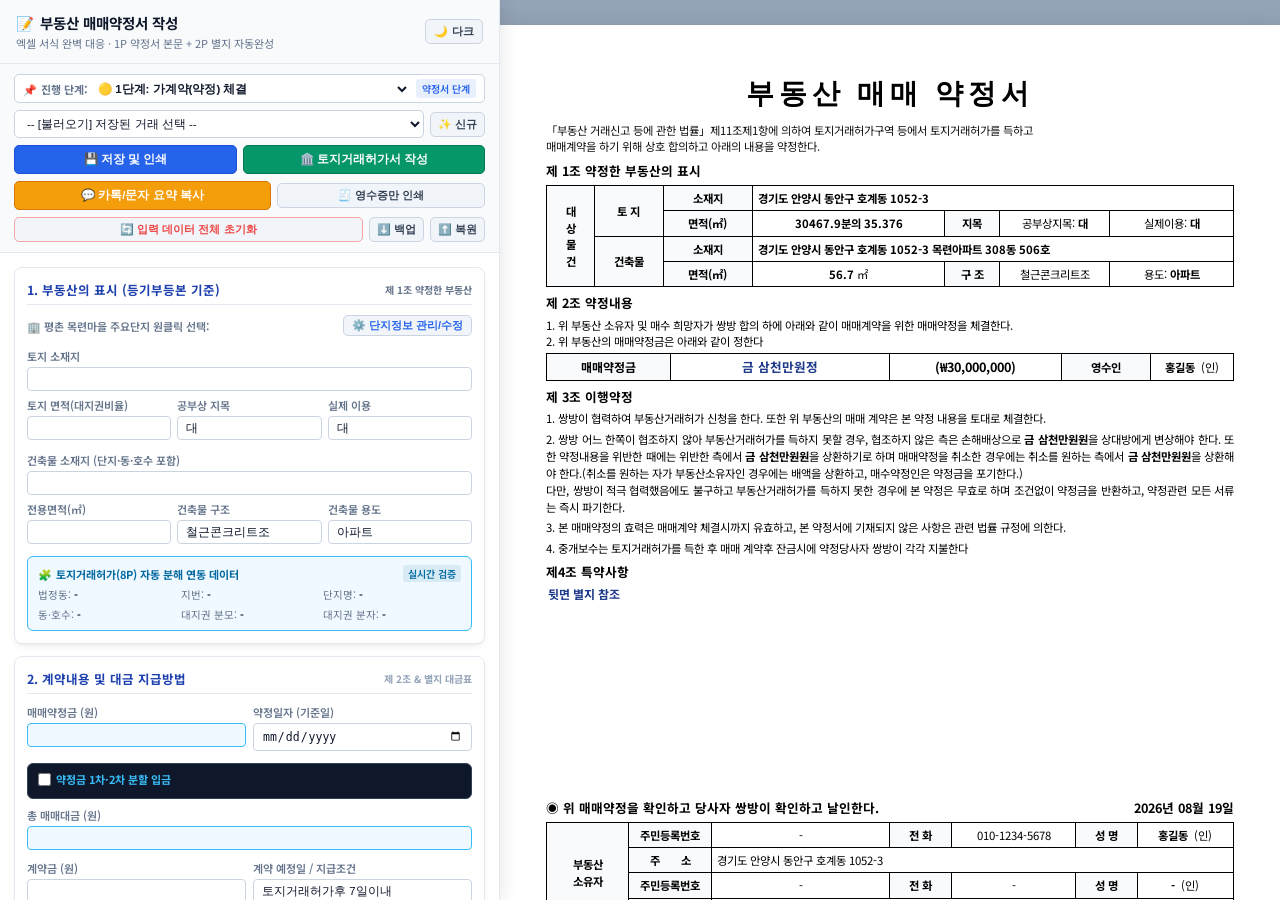
==== commit 6f43dc7a: "feat: 단지정보 대지권 비율 자동완성, 전용면적 제거, 2필지 이상 대응 및 원클릭 우선순위 재정렬 기능 구현" ====
--- a/agreement/index.html
+++ b/agreement/index.html
@@ -1377,7 +1377,7 @@
       document.getElementById('f_land_addr').value = p.landAddr || '';
       document.getElementById('f_bld_addr').value = p.bldAddr || '';
       document.getElementById('f_land_ratio_str').value = p.landRatioStr || '';
-      document.getElementById('f_exclusive_area').value = p.exclusiveArea || '';
+      if (p.exclusiveArea) document.getElementById('f_exclusive_area').value = p.exclusiveArea;
       document.getElementById('f_bld_structure').value = p.bldStructure || '철근콘크리트조';
       document.getElementById('f_bld_usage').value = p.bldUsage || '아파트';
 
@@ -1401,18 +1401,66 @@
       hidePresetForm();
     }
 
+    function movePresetUp(id) {
+      let presets = getPresets();
+      const idx = presets.findIndex(p => p.id === id);
+      if (idx > 0) {
+        const item = presets.splice(idx, 1)[0];
+        presets.splice(idx - 1, 0, item);
+        if (window.DealStore && window.DealStore.saveComplexPresets) {
+          window.DealStore.saveComplexPresets(presets);
+        }
+        renderComplexChips();
+        renderComplexModalList();
+      }
+    }
+
+    function movePresetDown(id) {
+      let presets = getPresets();
+      const idx = presets.findIndex(p => p.id === id);
+      if (idx !== -1 && idx < presets.length - 1) {
+        const item = presets.splice(idx, 1)[0];
+        presets.splice(idx + 1, 0, item);
+        if (window.DealStore && window.DealStore.saveComplexPresets) {
+          window.DealStore.saveComplexPresets(presets);
+        }
+        renderComplexChips();
+        renderComplexModalList();
+      }
+    }
+
+    function updateModalLandRatioStr() {
+      const den = (document.getElementById('pf_ratioDen')?.value || '').trim();
+      const num = (document.getElementById('pf_ratioNum')?.value || '').trim();
+      const strEl = document.getElementById('pf_landRatioStr');
+      if (strEl) {
+        if (!den || !num) {
+          strEl.value = '';
+        } else {
+          strEl.value = `${den}분의 ${num}`;
+        }
+      }
+    }
+
     function renderComplexModalList() {
       const tbody = document.getElementById('preset_table_body');
       if (!tbody) return;
       const presets = getPresets();
 
       if (presets.length === 0) {
-        tbody.innerHTML = '<tr><td colspan="4" style="text-align:center; padding:20px; color:#94a3b8;">등록된 단지 정보가 없습니다. [새 단지 추가] 버튼을 눌러 등록하세요.</td></tr>';
+        tbody.innerHTML = '<tr><td colspan="5" style="text-align:center; padding:20px; color:#94a3b8;">등록된 단지 정보가 없습니다. [새 단지 추가] 버튼을 눌러 등록하세요.</td></tr>';
         return;
       }
 
       tbody.innerHTML = presets.map((p, idx) => `
         <tr style="border-bottom:1px solid var(--border, #e2e8f0); hover:background:#f8fafc;">
+          <td style="padding:6px 6px; text-align:center;">
+            <div style="display:flex; align-items:center; justify-content:center; gap:2px;">
+              <span style="font-weight:700; font-size:12px; width:16px;">${idx + 1}</span>
+              <button type="button" class="btn btn-secondary btn-sm" onclick="movePresetUp('${p.id}')" ${idx === 0 ? 'disabled style="opacity:0.3; cursor:default; padding:1px 4px; font-size:10px;"' : 'style="padding:1px 4px; font-size:10px; cursor:pointer;"'} title="위로 이동">▲</button>
+              <button type="button" class="btn btn-secondary btn-sm" onclick="movePresetDown('${p.id}')" ${idx === presets.length - 1 ? 'disabled style="opacity:0.3; cursor:default; padding:1px 4px; font-size:10px;"' : 'style="padding:1px 4px; font-size:10px; cursor:pointer;"'} title="아래로 이동">▼</button>
+            </div>
+          </td>
           <td style="padding:8px 10px;">
             <div style="font-weight:700; color:var(--text, #1e293b);">${p.chipLabel || p.name}</div>
             <div style="font-size:10.5px; color:var(--text-muted, #64748b);">${p.complex || '-'}</div>
@@ -1422,8 +1470,7 @@
             <div style="font-size:10.5px; color:var(--text-muted, #64748b); text-overflow:ellipsis; overflow:hidden; white-space:nowrap; max-width:180px;">${p.landAddr || '-'}</div>
           </td>
           <td style="padding:8px 10px;">
-            <div>${p.landRatioStr || '-'}</div>
-            <div style="font-size:10.5px; color:#0369a1; font-weight:600;">전용: ${p.exclusiveArea || '-'}㎡</div>
+            <div style="font-weight:600;">${p.landRatioStr || (p.ratioDen ? p.ratioDen + '㎡ (분모)' : '-')}</div>
           </td>
           <td style="padding:8px 10px; text-align:right;">
             <div style="display:inline-flex; gap:4px;">
@@ -1441,6 +1488,7 @@
       if (!box) return;
       box.style.display = 'block';
 
+      const presets = getPresets();
       if (idOrNew === 'new') {
         document.getElementById('preset_form_title').textContent = '➕ 새로운 단지 정보 등록';
         document.getElementById('pf_id').value = '';
@@ -1454,11 +1502,10 @@
         document.getElementById('pf_landRatioStr').value = '';
         document.getElementById('pf_ratioDen').value = '';
         document.getElementById('pf_ratioNum').value = '';
-        document.getElementById('pf_exclusiveArea').value = '';
+        document.getElementById('pf_order').value = presets.length + 1;
         document.getElementById('pf_bldStructure').value = '철근콘크리트조';
         document.getElementById('pf_bldUsage').value = '아파트';
       } else {
-        const presets = getPresets();
         const p = presets.find(item => item.id === idOrNew);
         if (!p) return;
         document.getElementById('preset_form_title').textContent = `✏️ '${p.name || p.chipLabel}' 단지 정보 수정`;
@@ -1470,12 +1517,12 @@
         document.getElementById('pf_jibunSub').value = p.jibunSub || '';
         document.getElementById('pf_landAddr').value = p.landAddr || '';
         document.getElementById('pf_bldAddr').value = p.bldAddr || '';
-        document.getElementById('pf_landRatioStr').value = p.landRatioStr || '';
         document.getElementById('pf_ratioDen').value = p.ratioDen || '';
         document.getElementById('pf_ratioNum').value = p.ratioNum || '';
-        document.getElementById('pf_exclusiveArea').value = p.exclusiveArea || '';
+        document.getElementById('pf_order').value = presets.findIndex(item => item.id === idOrNew) + 1;
         document.getElementById('pf_bldStructure').value = p.bldStructure || '철근콘크리트조';
         document.getElementById('pf_bldUsage').value = p.bldUsage || '아파트';
+        updateModalLandRatioStr();
       }
     }
 
@@ -1508,10 +1555,10 @@
         bldAddr = `${landAddr} ${complex}`;
       }
 
-      const ratioStr = document.getElementById('pf_landRatioStr').value.trim();
       const ratioDen = document.getElementById('pf_ratioDen').value.trim();
       const ratioNum = document.getElementById('pf_ratioNum').value.trim();
-      const exclusiveArea = document.getElementById('pf_exclusiveArea').value.trim();
+      const ratioStr = (ratioDen && ratioNum) ? `${ratioDen}분의 ${ratioNum}` : '';
+      const orderVal = parseInt(document.getElementById('pf_order')?.value, 10);
       const bldStructure = document.getElementById('pf_bldStructure').value.trim() || '철근콘크리트조';
       const bldUsage = document.getElementById('pf_bldUsage').value.trim() || '아파트';
 
@@ -1526,11 +1573,10 @@
         roadAddr: bldAddr,
         landAddr: landAddr,
         bldAddr: bldAddr,
-        landRatioStr: ratioStr || (ratioDen && ratioNum ? `${ratioDen}분의 ${ratioNum}` : ''),
+        landRatioStr: ratioStr,
         ratioDen: ratioDen,
         ratioNum: ratioNum,
         totalLand: ratioDen,
-        exclusiveArea: exclusiveArea,
         officialPrice: '4500000',
         yongdo: '제3종일반주거지역',
         bldStructure: bldStructure,
@@ -1540,15 +1586,22 @@
 
       if (id) {
         const idx = presets.findIndex(item => item.id === id);
-        if (idx !== -1) presets[idx] = presetData;
-        else presets.push(presetData);
-      } else {
-        presets.push(presetData);
-      }
+        if (idx !== -1) presets.splice(idx, 1);
+      }
+
+      const targetIdx = isNaN(orderVal) ? presets.length : Math.max(0, Math.min(presets.length, orderVal - 1));
+      presets.splice(targetIdx, 0, presetData);
 
       if (window.DealStore && window.DealStore.saveComplexPresets) {
         window.DealStore.saveComplexPresets(presets);
       }
+
+      renderComplexChips();
+      renderClauseChips();
+      renderComplexModalList();
+      hidePresetForm();
+      alert(`단지 정보 '${presetData.chipLabel}'가 성공적으로 저장되었습니다.`);
+    }
 
       renderComplexChips();
       renderClauseChips();
@@ -2820,22 +2873,22 @@
           </div>
           <div class="form-grid-3" style="margin-bottom:6px;">
             <div class="form-group">
-              <label style="font-size:11px;">대지권 비율 표기</label>
-              <input type="text" id="pf_landRatioStr" class="form-control" placeholder="예: 35678.0분의 48.25" />
+              <label style="font-size:11px;">대지권 비율 표기 (자동완성)</label>
+              <input type="text" id="pf_landRatioStr" class="form-control" placeholder="분모/분자 입력 시 자동완성 (예: 56123.4분의 51.84)" />
             </div>
             <div class="form-group">
-              <label style="font-size:11px;">1필지 총면적/분모(㎡)</label>
-              <input type="text" id="pf_ratioDen" class="form-control" placeholder="예: 35678.0" />
+              <label style="font-size:11px;">대지(필지) 총면적 / 분모(㎡)</label>
+              <input type="text" id="pf_ratioDen" class="form-control" placeholder="예: 56123.4 또는 1,2필지 합산" oninput="updateModalLandRatioStr()" />
             </div>
             <div class="form-group">
-              <label style="font-size:11px;">대지권 지분/분자(㎡)</label>
-              <input type="text" id="pf_ratioNum" class="form-control" placeholder="예: 48.25" />
+              <label style="font-size:11px;">대지권 지분 / 분자(㎡) (기본값 공백)</label>
+              <input type="text" id="pf_ratioNum" class="form-control" placeholder="면적별 지분(예: 51.84, 기본공백)" oninput="updateModalLandRatioStr()" />
             </div>
           </div>
           <div class="form-grid-3" style="margin-bottom:8px;">
             <div class="form-group">
-              <label style="font-size:11px;">전용면적(㎡)</label>
-              <input type="text" id="pf_exclusiveArea" class="form-control" placeholder="예: 84.95" />
+              <label style="font-size:11px;">원클릭 우선순위 (순서)</label>
+              <input type="number" id="pf_order" class="form-control" min="1" placeholder="예: 1" />
             </div>
             <div class="form-group">
               <label style="font-size:11px;">건축물 구조</label>
@@ -2859,10 +2912,11 @@
           <table style="width:100%; border-collapse:collapse; font-size:11.5px; text-align:left;">
             <thead>
               <tr style="background:var(--header-bg, #f1f5f9); border-bottom:1px solid var(--border, #cbd5e1); color:var(--text, #334155); font-weight:700;">
+                <th style="padding:8px 6px; width:12%; text-align:center;">우선순위</th>
                 <th style="padding:8px 10px; width:28%;">단지 / 칩 표기</th>
-                <th style="padding:8px 10px; width:22%;">소재지 지번</th>
-                <th style="padding:8px 10px; width:25%;">대지권 비율 / 전용면적</th>
-                <th style="padding:8px 10px; width:25%; text-align:right;">관리 / 적용</th>
+                <th style="padding:8px 10px; width:26%;">소재지 지번</th>
+                <th style="padding:8px 10px; width:20%;">대지 총면적/비율</th>
+                <th style="padding:8px 10px; width:14%; text-align:right;">관리</th>
               </tr>
             </thead>
             <tbody id="preset_table_body">
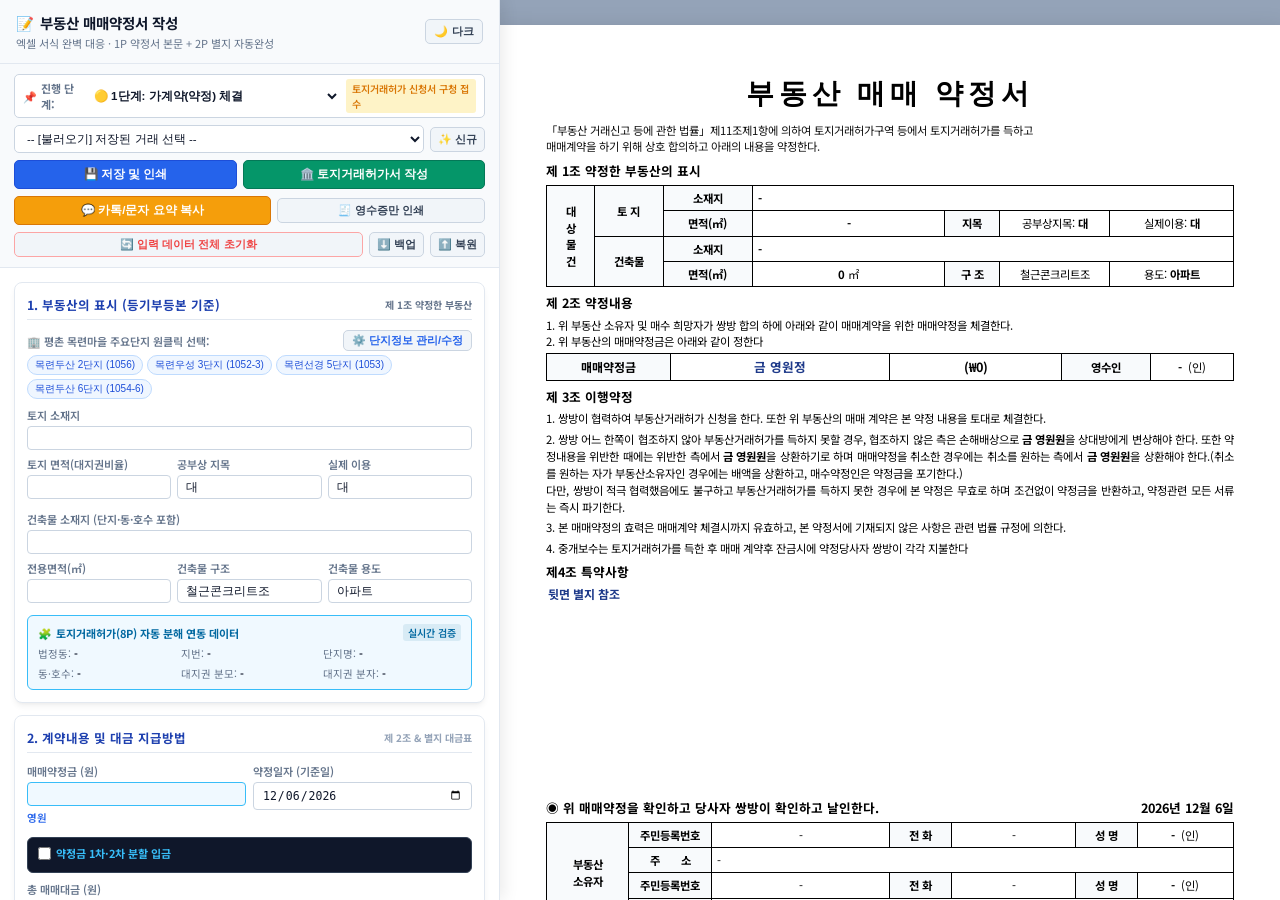
==== commit fb604873: "fix: 매매약정서 스크립트 중복 블록 및 구문 오류 수정 (단지정보 모달 정상화)" ====
--- a/agreement/index.html
+++ b/agreement/index.html
@@ -1,12 +1,14 @@
 <!DOCTYPE html>
 <html lang="ko">
+
 <head>
   <meta charset="UTF-8" />
   <meta name="viewport" content="width=device-width, initial-scale=1.0" />
   <title>부동산 매매약정서(가계약서) 작성시스템 | 부동산이즈두산공인중개사사무소</title>
-  <link rel="stylesheet" href="https://fonts.googleapis.com/css2?family=Noto+Sans+KR:wght@300;400;500;600;700&display=swap" />
+  <link rel="stylesheet"
+    href="https://fonts.googleapis.com/css2?family=Noto+Sans+KR:wght@300;400;500;600;700&display=swap" />
   <script src="../shared/deal-store.js"></script>
-    <style>
+  <style>
     :root {
       /* [기본: 밝고 화사한 오피스 테마] */
       --primary: #2563eb;
@@ -35,7 +37,7 @@
       --btn-sec-bg: #f1f5f9;
       --btn-sec-text: #334155;
       --btn-sec-border: #cbd5e1;
-      --card-shadow: 0 4px 6px -1px rgba(0,0,0,0.06), 0 2px 4px -2px rgba(0,0,0,0.05);
+      --card-shadow: 0 4px 6px -1px rgba(0, 0, 0, 0.06), 0 2px 4px -2px rgba(0, 0, 0, 0.05);
     }
 
     body.dark-theme {
@@ -66,10 +68,15 @@
       --btn-sec-bg: #334155;
       --btn-sec-text: #cbd5e1;
       --btn-sec-border: #475569;
-      --card-shadow: 0 4px 6px -1px rgba(0,0,0,0.3);
-    }
-
-    * { box-sizing: border-box; margin: 0; padding: 0; }
+      --card-shadow: 0 4px 6px -1px rgba(0, 0, 0, 0.3);
+    }
+
+    * {
+      box-sizing: border-box;
+      margin: 0;
+      padding: 0;
+    }
+
     body {
       font-family: 'Noto Sans KR', -apple-system, BlinkMacSystemFont, 'Malgun Gothic', 'Dotum', sans-serif;
       background-color: var(--bg-app);
@@ -92,7 +99,7 @@
       display: flex;
       flex-direction: column;
       border-right: 1px solid var(--panel-border);
-      box-shadow: 4px 0 15px rgba(0,0,0,0.08);
+      box-shadow: 4px 0 15px rgba(0, 0, 0, 0.08);
       z-index: 10;
       transition: background-color 0.2s ease, border-color 0.2s ease;
     }
@@ -105,6 +112,7 @@
       align-items: center;
       justify-content: space-between;
     }
+
     .editor-header-left h1 {
       font-size: 14.5px;
       font-weight: 700;
@@ -113,6 +121,7 @@
       align-items: center;
       gap: 6px;
     }
+
     .header-sub {
       font-size: 11px;
       color: var(--text-muted);
@@ -128,11 +137,13 @@
       flex-direction: column;
       gap: 7px;
     }
+
     .deal-select-row {
       display: flex;
       align-items: center;
       gap: 6px;
     }
+
     .deal-select-row select {
       flex: 1;
       background: var(--input-bg);
@@ -143,11 +154,13 @@
       border-radius: 5px;
       outline: none;
     }
+
     .btn-row {
       display: flex;
       align-items: center;
       gap: 6px;
     }
+
     .btn {
       padding: 6px 10px;
       border-radius: 5px;
@@ -162,25 +175,54 @@
       transition: all 0.15s ease;
       white-space: nowrap;
     }
-    .btn-primary { background: #2563eb; color: #fff; border-color: #1d4ed8; }
-    .btn-primary:hover { background: #1d4ed8; }
-    .btn-permit { background: #059669; color: #fff; font-weight: 700; border-color: #047857; }
-    .btn-permit:hover { background: #047857; }
+
+    .btn-primary {
+      background: #2563eb;
+      color: #fff;
+      border-color: #1d4ed8;
+    }
+
+    .btn-primary:hover {
+      background: #1d4ed8;
+    }
+
+    .btn-permit {
+      background: #059669;
+      color: #fff;
+      font-weight: 700;
+      border-color: #047857;
+    }
+
+    .btn-permit:hover {
+      background: #047857;
+    }
+
     .btn-secondary {
       background: var(--btn-sec-bg);
       color: var(--btn-sec-text);
       border: 1px solid var(--btn-sec-border);
     }
+
     .btn-secondary:hover {
       background: #e2e8f0;
       color: #0f172a;
     }
+
     body.dark-theme .btn-secondary:hover {
       background: #475569;
       color: #fff;
     }
-    .btn-sms { background: #f59e0b; color: #fff; border-color: #d97706; }
-    .btn-sms:hover { background: #d97706; }
+
+    .btn-sms {
+      background: #f59e0b;
+      color: #fff;
+      border-color: #d97706;
+    }
+
+    .btn-sms:hover {
+      background: #d97706;
+    }
+
     .btn-theme-toggle {
       background: var(--btn-sec-bg);
       color: var(--btn-sec-text);
@@ -194,7 +236,11 @@
       gap: 4px;
       font-weight: 600;
     }
-    .btn-sm { padding: 4px 7px; font-size: 11px; }
+
+    .btn-sm {
+      padding: 4px 7px;
+      font-size: 11px;
+    }
 
     /* 폼 스크롤 바디 */
     .editor-body {
@@ -202,9 +248,19 @@
       overflow-y: auto;
       padding: 14px;
     }
-    .editor-body::-webkit-scrollbar { width: 6px; }
-    .editor-body::-webkit-scrollbar-thumb { background: #cbd5e1; border-radius: 3px; }
-    body.dark-theme .editor-body::-webkit-scrollbar-thumb { background: #475569; }
+
+    .editor-body::-webkit-scrollbar {
+      width: 6px;
+    }
+
+    .editor-body::-webkit-scrollbar-thumb {
+      background: #cbd5e1;
+      border-radius: 3px;
+    }
+
+    body.dark-theme .editor-body::-webkit-scrollbar-thumb {
+      background: #475569;
+    }
 
     .form-section {
       background: var(--section-bg);
@@ -215,6 +271,7 @@
       box-shadow: var(--card-shadow);
       transition: background-color 0.2s, border-color 0.2s;
     }
+
     .section-title {
       font-size: 12.5px;
       font-weight: 700;
@@ -226,29 +283,34 @@
       border-bottom: 1px solid var(--section-border);
       padding-bottom: 5px;
     }
+
     .form-grid-2 {
       display: grid;
       grid-template-columns: 1fr 1fr;
       gap: 7px;
       margin-bottom: 6px;
     }
+
     .form-grid-3 {
       display: grid;
       grid-template-columns: 1fr 1fr 1fr;
       gap: 6px;
       margin-bottom: 6px;
     }
+
     .form-group {
       display: flex;
       flex-direction: column;
       gap: 3px;
       margin-bottom: 6px;
     }
+
     .form-group label {
       font-size: 11px;
       font-weight: 600;
       color: var(--text-muted);
     }
+
     .form-control {
       background: var(--input-bg);
       border: 1px solid var(--input-border);
@@ -260,22 +322,26 @@
       transition: border 0.15s, box-shadow 0.15s;
       width: 100%;
     }
+
     .form-control:focus {
       border-color: var(--input-focus);
       box-shadow: 0 0 0 2px rgba(37, 99, 235, 0.15);
     }
+
     .form-control-highlight {
       background: var(--input-hl-bg);
       border-color: var(--input-hl-border);
       color: var(--input-hl-text);
       font-weight: 600;
     }
+
     .korean-amt {
       font-size: 10.5px;
       color: #2563eb;
       font-weight: 600;
       margin-top: 1px;
     }
+
     body.dark-theme .korean-amt {
       color: #38bdf8;
     }
@@ -287,6 +353,7 @@
       gap: 4px;
       margin-bottom: 8px;
     }
+
     .tag-chip {
       background: var(--chip-bg);
       color: var(--chip-text);
@@ -298,6 +365,7 @@
       transition: all 0.15s;
       font-weight: 500;
     }
+
     .tag-chip:hover {
       background: #2563eb;
       color: #ffffff;
@@ -318,8 +386,15 @@
       gap: 25px;
       transition: background-color 0.2s ease;
     }
-    .preview-panel::-webkit-scrollbar { width: 8px; }
-    .preview-panel::-webkit-scrollbar-thumb { background: #64748b; border-radius: 4px; }
+
+    .preview-panel::-webkit-scrollbar {
+      width: 8px;
+    }
+
+    .preview-panel::-webkit-scrollbar-thumb {
+      background: #64748b;
+      border-radius: 4px;
+    }
 
     /* A4 시트 레이아웃 */
     .sheet-page {
@@ -328,7 +403,7 @@
       background: #ffffff !important;
       color: #000000 !important;
       padding: 13mm 14mm 12mm 14mm;
-      box-shadow: 0 8px 25px rgba(0,0,0,0.18);
+      box-shadow: 0 8px 25px rgba(0, 0, 0, 0.18);
       position: relative;
       font-family: 'Malgun Gothic', 'Dotum', 'Noto Sans KR', sans-serif;
       font-size: 9.5pt;
@@ -348,6 +423,7 @@
       color: #000;
       font-family: 'Batang', 'Noto Serif KR', serif;
     }
+
     .sheet-intro {
       font-size: 8.5pt;
       text-align: justify;
@@ -372,21 +448,33 @@
       margin-bottom: 7px;
       font-size: 8.5pt;
     }
-    .excel-table th, .excel-table td {
+
+    .excel-table th,
+    .excel-table td {
       border: 1px solid #000;
       padding: 4px 5px;
       vertical-align: middle;
       color: #000;
     }
+
     .excel-table th {
       background-color: #f8fafc;
       font-weight: 700;
       text-align: center;
       white-space: nowrap;
     }
-    .center { text-align: center; }
-    .right { text-align: right; }
-    .bold { font-weight: 700; }
+
+    .center {
+      text-align: center;
+    }
+
+    .right {
+      text-align: right;
+    }
+
+    .bold {
+      font-weight: 700;
+    }
 
     /* 제3조 이행약정 조항 텍스트 */
     .clause-text-box {
@@ -396,6 +484,7 @@
       color: #000;
       margin-bottom: 6px;
     }
+
     .clause-item {
       margin-bottom: 3.5px;
     }
@@ -417,6 +506,7 @@
       margin-top: 8px;
       background: #fff;
     }
+
     .receipt-title {
       text-align: center;
       font-size: 13pt;
@@ -425,23 +515,27 @@
       margin-bottom: 6px;
       font-family: 'Batang', serif;
     }
+
     .receipt-amount-row {
       text-align: center;
       font-size: 11pt;
       font-weight: 700;
       margin-bottom: 6px;
     }
+
     .receipt-desc {
       text-align: center;
       font-size: 9pt;
       margin-bottom: 4px;
     }
+
     .receipt-sub-desc {
       text-align: center;
       font-size: 8.5pt;
       color: #222;
       margin-bottom: 8px;
     }
+
     .receipt-sign-row {
       display: flex;
       justify-content: flex-end;
@@ -462,9 +556,11 @@
         height: auto !important;
         overflow: visible !important;
       }
+
       .no-print {
         display: none !important;
       }
+
       .preview-panel {
         background: transparent !important;
         padding: 0 !important;
@@ -472,6 +568,7 @@
         overflow: visible !important;
         gap: 0 !important;
       }
+
       .sheet-page {
         box-shadow: none !important;
         margin: 0 !important;
@@ -480,9 +577,11 @@
         padding: 11mm 13mm 11mm 13mm !important;
         page-break-after: always !important;
       }
+
       .sheet-page:last-child {
         page-break-after: avoid !important;
       }
+
       @page {
         size: A4 portrait;
         margin: 9mm 10mm 9mm 10mm;
@@ -490,6 +589,7 @@
     }
   </style>
 </head>
+
 <body>
 
   <!-- ================= 좌측: 입력 에디터 패널 ================= -->
@@ -513,18 +613,23 @@
     <!-- 상단 거래 제어바 -->
     <div class="action-bar">
       <!-- 거래 진행 상태 및 제어바 -->
-      <div style="display:flex; align-items:center; justify-content:space-between; gap:6px; background:var(--input-bg); border:1px solid var(--input-border); border-radius:5px; padding:4px 8px;">
-        <span style="font-size:11px; font-weight:700; color:var(--text-muted); display:flex; align-items:center; gap:4px;">
+      <div
+        style="display:flex; align-items:center; justify-content:space-between; gap:6px; background:var(--input-bg); border:1px solid var(--input-border); border-radius:5px; padding:4px 8px;">
+        <span
+          style="font-size:11px; font-weight:700; color:var(--text-muted); display:flex; align-items:center; gap:4px;">
           <span>📌</span> <span>진행 단계:</span>
         </span>
-        <select id="sel_deal_stage" onchange="onDealStageChange()" style="flex:1; background:transparent; border:none; color:var(--text-main); font-size:11.5px; font-weight:700; outline:none; cursor:pointer;">
+        <select id="sel_deal_stage" onchange="onDealStageChange()"
+          style="flex:1; background:transparent; border:none; color:var(--text-main); font-size:11.5px; font-weight:700; outline:none; cursor:pointer;">
           <option value="agreement_signed">🟡 1단계: 가계약(약정) 체결</option>
           <option value="permit_submitted">🔵 2단계: 토지거래허가 구청 접수</option>
           <option value="permit_approved">🟢 3단계: 허가증 교부 (7일내 본계약 기한!)</option>
           <option value="contract_signed">🟣 4단계: 본매매계약 체결</option>
           <option value="deal_completed">🏁 5단계: 잔금 및 소유권이전 완료</option>
         </select>
-        <span id="badge_stage_guide" style="font-size:10px; background:rgba(37,99,235,0.1); color:#2563eb; padding:2px 6px; border-radius:3px; font-weight:600;">약정서 단계</span>
+        <span id="badge_stage_guide"
+          style="font-size:10px; background:rgba(37,99,235,0.1); color:#2563eb; padding:2px 6px; border-radius:3px; font-weight:600;">약정서
+          단계</span>
       </div>
 
       <div class="deal-select-row">
@@ -540,7 +645,8 @@
         <button class="btn btn-primary" onclick="saveAndPrint()" style="flex:1.1;" title="표준 파일명으로 2페이지 인쇄">
           <span>💾 저장 및 인쇄</span>
         </button>
-        <button class="btn btn-permit" onclick="goToPermitApplication()" style="flex:1.2;" title="저장 후 8페이지 토지거래허가신청서로 연동 이동">
+        <button class="btn btn-permit" onclick="goToPermitApplication()" style="flex:1.2;"
+          title="저장 후 8페이지 토지거래허가신청서로 연동 이동">
           <span>🏛️ 토지거래허가서 작성</span>
         </button>
       </div>
@@ -549,13 +655,15 @@
         <button class="btn btn-sms" onclick="copySmsSummary()" style="flex:1.1;" title="고객 발송용 카카오톡/문자 계약안내문 즉시 복사">
           <span>💬 카톡/문자 요약 복사</span>
         </button>
-        <button class="btn btn-secondary btn-sm" onclick="printReceiptOnly()" style="flex:0.9;" title="별지 2페이지의 약정금 영수증만 인쇄">
+        <button class="btn btn-secondary btn-sm" onclick="printReceiptOnly()" style="flex:0.9;"
+          title="별지 2페이지의 약정금 영수증만 인쇄">
           <span>🧾 영수증만 인쇄</span>
         </button>
       </div>
 
       <div class="btn-row">
-        <button type="button" class="btn btn-secondary btn-sm" onclick="resetFormToEmpty()" style="flex:1.2; color:#ef4444; border-color:#fca5a5;" title="현재 작성 중인 모든 입력 데이터 초기화">
+        <button type="button" class="btn btn-secondary btn-sm" onclick="resetFormToEmpty()"
+          style="flex:1.2; color:#ef4444; border-color:#fca5a5;" title="현재 작성 중인 모든 입력 데이터 초기화">
           <span>🔄 입력 데이터 전체 초기화</span>
         </button>
         <button type="button" class="btn btn-secondary btn-sm" onclick="exportCurrentDealJson()" title="JSON 백업">
@@ -564,7 +672,8 @@
         <button type="button" class="btn btn-secondary btn-sm" onclick="triggerImportJson()" title="JSON 복원">
           <span>⬆️ 복원</span>
         </button>
-        <input type="file" id="file_json_import" accept=".json" style="display:none;" onchange="handleFileImport(event)" />
+        <input type="file" id="file_json_import" accept=".json" style="display:none;"
+          onchange="handleFileImport(event)" />
       </div>
     </div>
 
@@ -582,7 +691,8 @@
         <div style="margin-bottom:8px;">
           <div style="display:flex; align-items:center; justify-content:space-between; margin-bottom:4px;">
             <span style="font-size:11px; font-weight:600; color:var(--text-muted);">🏢 평촌 목련마을 주요단지 원클릭 선택:</span>
-            <button type="button" class="btn btn-secondary btn-sm" onclick="openComplexPresetModal()" style="font-size:11px; padding:2px 8px; color:var(--primary); font-weight:600;" title="단지 기본정보 등록·수정·삭제">
+            <button type="button" class="btn btn-secondary btn-sm" onclick="openComplexPresetModal()"
+              style="font-size:11px; padding:2px 8px; color:var(--primary); font-weight:600;" title="단지 기본정보 등록·수정·삭제">
               <span>⚙️ 단지정보 관리/수정</span>
             </button>
           </div>
@@ -632,20 +742,26 @@
         </div>
 
         <!-- 스마트 주소 자동 분해 및 허가서(8P) 연동 검증 카드 -->
-        <div style="background:var(--input-hl-bg); border:1px solid var(--input-hl-border); border-radius:6px; padding:8px 10px; margin-top:6px;">
+        <div
+          style="background:var(--input-hl-bg); border:1px solid var(--input-hl-border); border-radius:6px; padding:8px 10px; margin-top:6px;">
           <div style="display:flex; align-items:center; justify-content:space-between; margin-bottom:5px;">
-            <span style="font-size:11px; font-weight:700; color:var(--input-hl-text); display:flex; align-items:center; gap:4px;">
+            <span
+              style="font-size:11px; font-weight:700; color:var(--input-hl-text); display:flex; align-items:center; gap:4px;">
               <span>🧩</span> <span>토지거래허가(8P) 자동 분해 연동 데이터</span>
             </span>
-            <span style="font-size:10px; background:rgba(3,105,161,0.1); color:var(--input-hl-text); padding:1px 5px; border-radius:3px; font-weight:600;">실시간 검증</span>
+            <span
+              style="font-size:10px; background:rgba(3,105,161,0.1); color:var(--input-hl-text); padding:1px 5px; border-radius:3px; font-weight:600;">실시간
+              검증</span>
           </div>
           <div style="display:grid; grid-template-columns:repeat(3, 1fr); gap:5px; font-size:10.5px;">
             <div><span style="color:var(--text-muted);">법정동:</span> <strong id="lbl_parsed_dong">-</strong></div>
             <div><span style="color:var(--text-muted);">지번:</span> <strong id="lbl_parsed_jibun">-</strong></div>
             <div><span style="color:var(--text-muted);">단지명:</span> <strong id="lbl_parsed_complex">-</strong></div>
             <div><span style="color:var(--text-muted);">동·호수:</span> <strong id="lbl_parsed_unit">-</strong></div>
-            <div><span style="color:var(--text-muted);">대지권 분모:</span> <strong id="lbl_parsed_ratio_den">-</strong></div>
-            <div><span style="color:var(--text-muted);">대지권 분자:</span> <strong id="lbl_parsed_ratio_num">-</strong></div>
+            <div><span style="color:var(--text-muted);">대지권 분모:</span> <strong id="lbl_parsed_ratio_den">-</strong>
+            </div>
+            <div><span style="color:var(--text-muted);">대지권 분자:</span> <strong id="lbl_parsed_ratio_num">-</strong>
+            </div>
           </div>
         </div>
       </div>
@@ -661,7 +777,8 @@
         <div class="form-grid-2">
           <div class="form-group">
             <label>매매약정금 (원)</label>
-            <input type="number" id="f_temp_deposit" class="form-control form-control-highlight" value="" oninput="onTempDepositChange()" />
+            <input type="number" id="f_temp_deposit" class="form-control form-control-highlight" value=""
+              oninput="onTempDepositChange()" />
             <div id="lbl_temp_kr" class="korean-amt"></div>
           </div>
           <div class="form-group">
@@ -671,9 +788,11 @@
         </div>
 
         <!-- 분할입금 토글 -->
-        <div style="background:#0f172a; border:1px solid #334155; border-radius:6px; padding:7px 10px; margin-bottom:8px;">
+        <div
+          style="background:#0f172a; border:1px solid #334155; border-radius:6px; padding:7px 10px; margin-bottom:8px;">
           <div style="display:flex; align-items:center; justify-content:space-between; margin-bottom:4px;">
-            <label style="font-size:11px; font-weight:700; color:#38bdf8; display:flex; align-items:center; gap:5px; cursor:pointer;">
+            <label
+              style="font-size:11px; font-weight:700; color:#38bdf8; display:flex; align-items:center; gap:5px; cursor:pointer;">
               <input type="checkbox" id="chk_split_temp" onchange="toggleTempSplitUI()" />
               <span>약정금 1차·2차 분할 입금</span>
             </label>
@@ -705,7 +824,8 @@
         <!-- 매매대금 -->
         <div class="form-group">
           <label>총 매매대금 (원)</label>
-          <input type="number" id="f_total_price" class="form-control form-control-highlight" value="" oninput="calcBalance()" />
+          <input type="number" id="f_total_price" class="form-control form-control-highlight" value=""
+            oninput="calcBalance()" />
           <div id="lbl_total_kr" class="korean-amt"></div>
         </div>
 
@@ -718,7 +838,8 @@
           </div>
           <div class="form-group">
             <label>계약 예정일 / 지급조건</label>
-            <input type="text" id="f_contract_schedule" class="form-control" value="토지거래허가후 7일이내" oninput="syncPreview()" />
+            <input type="text" id="f_contract_schedule" class="form-control" value="토지거래허가후 7일이내"
+              oninput="syncPreview()" />
           </div>
         </div>
 
@@ -758,7 +879,8 @@
         <div class="form-grid-3">
           <div class="form-group">
             <label>잔금 (원, 자동계산)</label>
-            <input type="number" id="f_balance" class="form-control form-control-highlight" value="" oninput="syncPreview()" />
+            <input type="number" id="f_balance" class="form-control form-control-highlight" value=""
+              oninput="syncPreview()" />
           </div>
           <div class="form-group">
             <label>잔금 예정일</label>
@@ -780,13 +902,16 @@
             <span>3. 당사자 정보 (소유자 & 매수약정인)</span>
           </div>
           <!-- 주민등록번호 별표시 / 전체표시 토글 옵션 -->
-          <div style="display:inline-flex; align-items:center; gap:8px; font-size:11px; background:var(--header-bg, #f1f5f9); padding:2px 8px; border-radius:6px; border:1px solid var(--border, #cbd5e1);">
+          <div
+            style="display:inline-flex; align-items:center; gap:8px; font-size:11px; background:var(--header-bg, #f1f5f9); padding:2px 8px; border-radius:6px; border:1px solid var(--border, #cbd5e1);">
             <span style="font-weight:700; color:var(--text, #334155); font-size:10.5px;">주민번호 표기:</span>
-            <label style="cursor:pointer; display:inline-flex; align-items:center; gap:3px; color:var(--text, #334155); font-weight:600; font-size:11px;">
+            <label
+              style="cursor:pointer; display:inline-flex; align-items:center; gap:3px; color:var(--text, #334155); font-weight:600; font-size:11px;">
               <input type="radio" name="rrn_display_mode" value="masked" checked onchange="onRrnDisplayModeChange()" />
               <span>별표시 (1******)</span>
             </label>
-            <label style="cursor:pointer; display:inline-flex; align-items:center; gap:3px; color:var(--primary, #0284c7); font-weight:600; font-size:11px;">
+            <label
+              style="cursor:pointer; display:inline-flex; align-items:center; gap:3px; color:var(--primary, #0284c7); font-weight:600; font-size:11px;">
               <input type="radio" name="rrn_display_mode" value="full" onchange="onRrnDisplayModeChange()" />
               <span>전체표시 (13자리)</span>
             </label>
@@ -804,7 +929,8 @@
           </div>
           <div class="form-group">
             <label>주민번호 1</label>
-            <input type="text" id="f_seller1_rrn" class="form-control" placeholder="예: 750101-1234567" oninput="syncPreview()" />
+            <input type="text" id="f_seller1_rrn" class="form-control" placeholder="예: 750101-1234567"
+              oninput="syncPreview()" />
           </div>
           <div class="form-group">
             <label>전화번호 1</label>
@@ -818,7 +944,8 @@
 
         <!-- 소유자 2 (공동소유) -->
         <div style="margin-top:6px; padding-top:6px; border-top:1px dashed #334155;">
-          <label style="font-size:11px; font-weight:600; color:#94a3b8; display:flex; align-items:center; gap:5px; margin-bottom:4px; cursor:pointer;">
+          <label
+            style="font-size:11px; font-weight:600; color:#94a3b8; display:flex; align-items:center; gap:5px; margin-bottom:4px; cursor:pointer;">
             <input type="checkbox" id="chk_seller2" onchange="toggleSeller2UI()" />
             <span>+ 공동소유자(매도인 2) 추가</span>
           </label>
@@ -840,7 +967,8 @@
             <div class="form-group">
               <div style="display:flex; align-items:center; justify-content:space-between; margin-bottom:2px;">
                 <label style="margin-bottom:0;">소유자 2 주소</label>
-                <label style="font-size:11px; font-weight:600; color:var(--primary, #0284c7); display:inline-flex; align-items:center; gap:4px; cursor:pointer;">
+                <label
+                  style="font-size:11px; font-weight:600; color:var(--primary, #0284c7); display:inline-flex; align-items:center; gap:4px; cursor:pointer;">
                   <input type="checkbox" id="chk_seller2_same_addr" checked onchange="onSeller2SameAddrToggle()" />
                   <span>소유자 1과 동일</span>
                 </label>
@@ -861,7 +989,8 @@
           </div>
           <div class="form-group">
             <label>주민번호 1</label>
-            <input type="text" id="f_buyer1_rrn" class="form-control" placeholder="예: 750101-1234567" oninput="syncPreview()" />
+            <input type="text" id="f_buyer1_rrn" class="form-control" placeholder="예: 750101-1234567"
+              oninput="syncPreview()" />
           </div>
           <div class="form-group">
             <label>전화번호 1</label>
@@ -875,7 +1004,8 @@
 
         <!-- 매수약정인 2 (공동매수) -->
         <div style="margin-top:6px; padding-top:6px; border-top:1px dashed #334155;">
-          <label style="font-size:11px; font-weight:600; color:#94a3b8; display:flex; align-items:center; gap:5px; margin-bottom:4px; cursor:pointer;">
+          <label
+            style="font-size:11px; font-weight:600; color:#94a3b8; display:flex; align-items:center; gap:5px; margin-bottom:4px; cursor:pointer;">
             <input type="checkbox" id="chk_buyer2" onchange="toggleBuyer2UI()" />
             <span>+ 공동매수인(매수약정인 2) 추가</span>
           </label>
@@ -897,7 +1027,8 @@
             <div class="form-group">
               <div style="display:flex; align-items:center; justify-content:space-between; margin-bottom:2px;">
                 <label style="margin-bottom:0;">매수약정인 2 주소</label>
-                <label style="font-size:11px; font-weight:600; color:var(--primary, #0284c7); display:inline-flex; align-items:center; gap:4px; cursor:pointer;">
+                <label
+                  style="font-size:11px; font-weight:600; color:var(--primary, #0284c7); display:inline-flex; align-items:center; gap:4px; cursor:pointer;">
                   <input type="checkbox" id="chk_buyer2_same_addr" checked onchange="onBuyer2SameAddrToggle()" />
                   <span>매수인 1과 동일</span>
                 </label>
@@ -913,7 +1044,9 @@
       <div class="form-section">
         <div class="section-title">
           <span>4. 특약사항 (별지 출력용)</span>
-          <button type="button" class="btn btn-secondary btn-sm" onclick="openClauseTemplateModal()" style="font-size:11px; padding:2px 8px; color:var(--primary); font-weight:600;" title="특약사항 템플릿 문구 등록·수정·관리">
+          <button type="button" class="btn btn-secondary btn-sm" onclick="openClauseTemplateModal()"
+            style="font-size:11px; padding:2px 8px; color:var(--primary); font-weight:600;"
+            title="특약사항 템플릿 문구 등록·수정·관리">
             <span>⚙️ 템플릿 관리/수정</span>
           </button>
         </div>
@@ -923,7 +1056,8 @@
         </div>
 
         <div class="form-group">
-          <textarea id="f_special_terms" class="form-control" rows="9" style="font-size:11px; line-height:1.45;" oninput="syncPreview()"></textarea>
+          <textarea id="f_special_terms" class="form-control" rows="9" style="font-size:11px; line-height:1.45;"
+            oninput="syncPreview()"></textarea>
         </div>
       </div>
 
@@ -941,7 +1075,8 @@
 
         <!-- 공동중개사 토글 -->
         <div style="padding-top:6px; border-top:1px dashed #334155;">
-          <label style="font-size:11px; font-weight:600; color:#38bdf8; display:flex; align-items:center; gap:5px; margin-bottom:4px; cursor:pointer;">
+          <label
+            style="font-size:11px; font-weight:600; color:#38bdf8; display:flex; align-items:center; gap:5px; margin-bottom:4px; cursor:pointer;">
             <input type="checkbox" id="chk_co_agent" onchange="toggleCoAgentUI()" />
             <span>+ 공동중개사 추가 (상대방 중개사무소)</span>
           </label>
@@ -949,7 +1084,8 @@
             <div class="form-grid-2">
               <div class="form-group">
                 <label>상호</label>
-                <input type="text" id="f_co_office" class="form-control" placeholder="예: 행복공인중개사사무소" oninput="syncPreview()" />
+                <input type="text" id="f_co_office" class="form-control" placeholder="예: 행복공인중개사사무소"
+                  oninput="syncPreview()" />
               </div>
               <div class="form-group">
                 <label>대표자 성명</label>
@@ -959,16 +1095,19 @@
             <div class="form-grid-2">
               <div class="form-group">
                 <label>등록번호</label>
-                <input type="text" id="f_co_reg" class="form-control" placeholder="예: 41173-2020-00001" oninput="syncPreview()" />
+                <input type="text" id="f_co_reg" class="form-control" placeholder="예: 41173-2020-00001"
+                  oninput="syncPreview()" />
               </div>
               <div class="form-group">
                 <label>전화번호</label>
-                <input type="text" id="f_co_tel" class="form-control" placeholder="예: 031-388-0000" oninput="syncPreview()" />
+                <input type="text" id="f_co_tel" class="form-control" placeholder="예: 031-388-0000"
+                  oninput="syncPreview()" />
               </div>
             </div>
             <div class="form-group">
               <label>사업소재지</label>
-              <input type="text" id="f_co_addr" class="form-control" placeholder="예: 경기도 안양시 동안구 평촌대로211번길 35, B동 103호" oninput="syncPreview()" />
+              <input type="text" id="f_co_addr" class="form-control" placeholder="예: 경기도 안양시 동안구 평촌대로211번길 35, B동 103호"
+                oninput="syncPreview()" />
             </div>
           </div>
         </div>
@@ -981,7 +1120,7 @@
 
   <!-- ================= 우측: A4 실시간 프리뷰 (엑셀 서식 2페이지 정밀 구현) ================= -->
   <div class="preview-panel">
-    
+
     <!-- ==================== 1페이지: 부동산 매매 약정서 ==================== -->
     <div class="sheet-page" id="sheet_page_1">
       <div>
@@ -1067,10 +1206,11 @@
         <div class="clause-text-box">
           <div class="clause-item">1. 쌍방이 협력하여 부동산거래허가 신청을 한다. 또한 위 부동산의 매매 계약은 본 약정 내용을 토대로 체결한다.</div>
           <div class="clause-item">
-            2. 쌍방 어느 한쪽이 협조하지 않아 부동산거래허가를 득하지 못할 경우, 협조하지 않은 측은 손해배상으로 
-            <strong>금 <span id="pv_p1_clause_temp1">삼천만원</span>원</strong>을 상대방에게 변상해야 한다. 또한 약정내용을 위반한 때에는 위반한 측에서 
-            <strong>금 <span id="pv_p1_clause_temp2">삼천만원</span>원</strong>을 상환하기로 하며 매매약정을 취소한 경우에는 취소를 원하는 측에서 
-            <strong>금 <span id="pv_p1_clause_temp3">삼천만원</span>원</strong>을 상환해야 한다.(취소를 원하는 자가 부동산소유자인 경우에는 배액을 상환하고, 매수약정인은 약정금을 포기한다.)<br>
+            2. 쌍방 어느 한쪽이 협조하지 않아 부동산거래허가를 득하지 못할 경우, 협조하지 않은 측은 손해배상으로
+            <strong>금 <span id="pv_p1_clause_temp1">삼천만원</span>원</strong>을 상대방에게 변상해야 한다. 또한 약정내용을 위반한 때에는 위반한 측에서
+            <strong>금 <span id="pv_p1_clause_temp2">삼천만원</span>원</strong>을 상환하기로 하며 매매약정을 취소한 경우에는 취소를 원하는 측에서
+            <strong>금 <span id="pv_p1_clause_temp3">삼천만원</span>원</strong>을 상환해야 한다.(취소를 원하는 자가 부동산소유자인 경우에는 배액을 상환하고,
+            매수약정인은 약정금을 포기한다.)<br>
             다만, 쌍방이 적극 협력했음에도 불구하고 부동산거래허가를 득하지 못한 경우에 본 약정은 무효로 하며 조건없이 약정금을 반환하고, 약정관련 모든 서류는 즉시 파기한다.
           </div>
           <div class="clause-item">3. 본 매매약정의 효력은 매매계약 체결시까지 유효하고, 본 약정서에 기재되지 않은 사항은 관련 법률 규정에 의한다.</div>
@@ -1313,7 +1453,8 @@
         </table>
 
         <!-- 상세 특약 본문 (2번부터 10번까지) -->
-        <div id="pv_p2_clauses_container" style="font-size: 8.5pt; line-height: 1.55; text-align: justify; white-space: pre-wrap; word-break: break-all; min-height: 140px; padding: 2px;">
+        <div id="pv_p2_clauses_container"
+          style="font-size: 8.5pt; line-height: 1.55; text-align: justify; white-space: pre-wrap; word-break: break-all; min-height: 140px; padding: 2px;">
           <!-- JS 동적 바인딩 -->
         </div>
       </div>
@@ -1322,7 +1463,8 @@
       <div class="receipt-box">
         <div class="receipt-title">약정금 영수증</div>
         <div class="receipt-amount-row">
-          금 <span id="pv_rcpt_amt_kr" style="color:#1e3a8a;">삼천만원</span>정 &nbsp;&nbsp;(₩<span id="pv_rcpt_amt_num">30,000,000</span>)
+          금 <span id="pv_rcpt_amt_kr" style="color:#1e3a8a;">삼천만원</span>정 &nbsp;&nbsp;(₩<span
+            id="pv_rcpt_amt_num">30,000,000</span>)
         </div>
         <div class="receipt-desc bold">상기금액을 매매약정금으로 정히 영수함</div>
         <div class="receipt-sub-desc" id="pv_rcpt_detail_text">
@@ -1603,13 +1745,6 @@
       alert(`단지 정보 '${presetData.chipLabel}'가 성공적으로 저장되었습니다.`);
     }
 
-      renderComplexChips();
-      renderClauseChips();
-      renderComplexModalList();
-      hidePresetForm();
-      alert(`단지 정보 '${presetData.chipLabel}'가 성공적으로 저장되었습니다.`);
-    }
-
     function deletePreset(id) {
       if (!confirm('이 단지 정보를 삭제하시겠습니까?')) return;
       let presets = getPresets();
@@ -1649,7 +1784,7 @@
       const ratioStr = document.getElementById('f_land_ratio_str').value.trim();
 
       const parsed = window.DealStore ? window.DealStore.parseAddressAndRatio(landAddr, bldAddr, ratioStr) : {};
-      
+
       const elDong = document.getElementById('lbl_parsed_dong');
       const elJibun = document.getElementById('lbl_parsed_jibun');
       const elCplx = document.getElementById('lbl_parsed_complex');
@@ -1781,8 +1916,8 @@
 
     // 엑셀 서식 기반 기본 특약 템플릿 모음
     const CLAUSE_PRESETS = {
-      clean: 
-`2. 등기사항전부증명서상 을구 기재내용 없음으로 권리상 하자없음을 확인하였으며, 매도인은 잔금일까지 소유권의 행사를 제한하는 일체의 제한물권을 설정하지 않기로 한다.
+      clean:
+        `2. 등기사항전부증명서상 을구 기재내용 없음으로 권리상 하자없음을 확인하였으며, 매도인은 잔금일까지 소유권의 행사를 제한하는 일체의 제한물권을 설정하지 않기로 한다.
 
 3. 현 시설물 상태의 약정이며, 매수인 직접 현장방문하여 확인한 후 토지거래허가를 득하기 위한 약정임을 인지하고 쌍방 합의하에 진행하는 약정이다.
 
@@ -1795,7 +1930,7 @@
 7. 기타사항은 계약시 협의하기로 하며, 일방 변심에 의해 계약파기시 중개보수는 지불하기로 한다.`,
 
       mortgage:
-`2. 본 약정은 목적 부동산의 공부 및 현 시설물 상태를 현장에서 확인하고, 관련 제반 사항을 포괄적으로 인지한 상태에서 현존하는 상태 그대로를 인도하는 조건의 매매약정이다. (매수약정인이 소재지 직접 방문 확인함)
+        `2. 본 약정은 목적 부동산의 공부 및 현 시설물 상태를 현장에서 확인하고, 관련 제반 사항을 포괄적으로 인지한 상태에서 현존하는 상태 그대로를 인도하는 조건의 매매약정이다. (매수약정인이 소재지 직접 방문 확인함)
 
 3. 등기사항전부증명서상 을구 근저당권(채권최고액 등) 설정된 상태로 약정하며, 매도약정인은 잔금일까지 전액 상환 및 말소하기로 하고, 소유권의 행사를 제한하는 일체의 제한물권을 추가로 설정하지 않기로 한다.
 
@@ -1808,7 +1943,7 @@
 7. 양 당사자는 토지거래허가 신청 및 본계약 체결을 위한 개인정보 수집·이용에 동의한다.`,
 
       seizure:
-`2. 본 약정은 목적 부동산의 공부 및 현 시설물 상태를 현장에서 확인하고, 관련 제반 사항을 포괄적으로 인지한 상태에서 현존하는 상태 그대로를 인도하는 조건의 매매약정이다. (매수약정인이 소재지 직접 방문 확인함)
+        `2. 본 약정은 목적 부동산의 공부 및 현 시설물 상태를 현장에서 확인하고, 관련 제반 사항을 포괄적으로 인지한 상태에서 현존하는 상태 그대로를 인도하는 조건의 매매약정이다. (매수약정인이 소재지 직접 방문 확인함)
 
 3. 등기사항전부증명서상 갑구 가압류 및 을구 근저당권 설정 상태를 확인함. 매도약정인은 중도금 지급일에 갑구 가압류 해지를 위한 지정계좌(또는 법원 공탁계좌)를 매수약정인에게 제공하고, 중도금 중 가압류 해지 필요금액을 매수약정인이 직접 해당 계좌에 입금하여 완납 처리 후 10일 이내 말소등기를 완료하기로 한다. 을구 근저당권은 잔금일까지 전액 상환 말소한다.
 
@@ -1822,7 +1957,7 @@
     };
 
     // 초기 로딩
-    
+
     // ========================================================
     // 동적 특약사항 템플릿 관리 (localStorage & DealStore 연동)
     // ========================================================
@@ -2159,7 +2294,7 @@
       const f = deal.financial || {};
       document.getElementById('f_deal_date').value = deal.dealDate || '';
       document.getElementById('f_temp_deposit').value = f.tempDeposit || '';
-      
+
       const isSplit = Boolean(f.isTempSplit);
       document.getElementById('chk_split_temp').checked = isSplit;
       document.getElementById('split_temp_box').style.display = isSplit ? 'block' : 'none';
@@ -2197,7 +2332,7 @@
       document.getElementById('f_seller2_name').value = hasS2 ? (s2.name || '') : '';
       document.getElementById('f_seller2_rrn').value = hasS2 ? (s2.rrn || '') : '';
       document.getElementById('f_seller2_tel').value = hasS2 ? (s2.tel || '') : '';
-      
+
       const chkS2Same = document.getElementById('chk_seller2_same_addr');
       if (hasS2 && s2.addr && s1.addr && s2.addr.trim() !== s1.addr.trim()) {
         if (chkS2Same) chkS2Same.checked = false;
@@ -2243,7 +2378,7 @@
       document.getElementById('f_co_tel').value = co.tel || '';
       document.getElementById('f_co_addr').value = co.addr || '';
 
-      
+
       // 진행 단계 로딩
       const stage = deal.status || 'agreement_signed';
       const selStage = document.getElementById('sel_deal_stage');
@@ -2255,11 +2390,11 @@
 
 
       refreshDealDropdown();
-            // 주민번호 표기 모드 복원
+      // 주민번호 표기 모드 복원
       const rrnMode = deal.rrnDisplayMode || localStorage.getItem('agreement_rrn_display_mode') || 'masked';
       const rrnRadio = document.querySelector(`input[name="rrn_display_mode"][value="${rrnMode}"]`);
       if (rrnRadio) rrnRadio.checked = true;
-      
+
       updateKoreanLabels();
       onAddressFieldChange();
       syncPreview();
@@ -2385,7 +2520,7 @@
         addr: isCo ? document.getElementById('f_co_addr').value.trim() : ''
       };
 
-      
+
       // 진행 단계 및 허가 사전 입력 수집
       const selStage = document.getElementById('sel_deal_stage');
       if (selStage) base.status = selStage.value;
@@ -2803,40 +2938,51 @@
   <!-- ======================================================== -->
   <!-- 아파트 단지별 정보 관리 / 수정 모달 -->
   <!-- ======================================================== -->
-  <div id="modal_complex_presets" class="modal-overlay" style="display:none; position:fixed; top:0; left:0; width:100%; height:100%; background:rgba(15,23,42,0.65); z-index:9999; align-items:center; justify-content:center; padding:16px;">
-    <div style="background:var(--card-bg, #ffffff); color:var(--text, #1e293b); width:100%; max-width:760px; max-height:90vh; border-radius:12px; box-shadow:0 20px 25px -5px rgba(0,0,0,0.3); display:flex; flex-direction:column; overflow:hidden; border:1px solid var(--border, #cbd5e1);">
+  <div id="modal_complex_presets" class="modal-overlay"
+    style="display:none; position:fixed; top:0; left:0; width:100%; height:100%; background:rgba(15,23,42,0.65); z-index:9999; align-items:center; justify-content:center; padding:16px;">
+    <div
+      style="background:var(--card-bg, #ffffff); color:var(--text, #1e293b); width:100%; max-width:760px; max-height:90vh; border-radius:12px; box-shadow:0 20px 25px -5px rgba(0,0,0,0.3); display:flex; flex-direction:column; overflow:hidden; border:1px solid var(--border, #cbd5e1);">
       <!-- 모달 헤더 -->
-      <div style="padding:14px 18px; border-bottom:1px solid var(--border, #e2e8f0); display:flex; align-items:center; justify-content:space-between; background:var(--header-bg, #f8fafc);">
+      <div
+        style="padding:14px 18px; border-bottom:1px solid var(--border, #e2e8f0); display:flex; align-items:center; justify-content:space-between; background:var(--header-bg, #f8fafc);">
         <div style="display:flex; align-items:center; gap:8px;">
           <span style="font-size:18px;">🏢</span>
           <span style="font-weight:700; font-size:14px;">아파트 단지별 정보 관리 및 수정</span>
-          <span style="font-size:11px; background:#e0f2fe; color:#0369a1; padding:2px 7px; border-radius:10px; font-weight:600;">원클릭 프리셋</span>
-        </div>
-        <button type="button" onclick="closeComplexPresetModal()" style="border:none; background:transparent; font-size:18px; cursor:pointer; color:var(--text-muted, #64748b);">✕</button>
+          <span
+            style="font-size:11px; background:#e0f2fe; color:#0369a1; padding:2px 7px; border-radius:10px; font-weight:600;">원클릭
+            프리셋</span>
+        </div>
+        <button type="button" onclick="closeComplexPresetModal()"
+          style="border:none; background:transparent; font-size:18px; cursor:pointer; color:var(--text-muted, #64748b);">✕</button>
       </div>
 
       <!-- 모달 본문 (목록 및 편집폼) -->
       <div style="padding:16px; overflow-y:auto; flex:1;">
         <!-- 상단 버튼군 -->
-        <div style="display:flex; justify-content:space-between; align-items:center; margin-bottom:12px; flex-wrap:wrap; gap:8px;">
+        <div
+          style="display:flex; justify-content:space-between; align-items:center; margin-bottom:12px; flex-wrap:wrap; gap:8px;">
           <div style="font-size:12px; color:var(--text-muted, #64748b);">
             단지를 선택하면 소재지, 대지권, 면적 등이 자동으로 입력됩니다.
           </div>
           <div style="display:flex; gap:6px;">
-            <button type="button" class="btn btn-secondary btn-sm" onclick="showPresetForm('new')" style="color:var(--primary, #0284c7); font-weight:600;">
+            <button type="button" class="btn btn-secondary btn-sm" onclick="showPresetForm('new')"
+              style="color:var(--primary, #0284c7); font-weight:600;">
               ➕ 새 단지 추가
             </button>
-            <button type="button" class="btn btn-secondary btn-sm" onclick="resetPresetsToDefault()" style="color:#64748b;">
+            <button type="button" class="btn btn-secondary btn-sm" onclick="resetPresetsToDefault()"
+              style="color:#64748b;">
               ↺ 기본 단지 복원
             </button>
           </div>
         </div>
 
         <!-- 단지 편집 폼 (숨김/표시) -->
-        <div id="preset_edit_box" style="display:none; background:var(--input-hl-bg, #f0fdf4); border:1px solid var(--input-hl-border, #bbf7d0); border-radius:8px; padding:12px; margin-bottom:14px;">
+        <div id="preset_edit_box"
+          style="display:none; background:var(--input-hl-bg, #f0fdf4); border:1px solid var(--input-hl-border, #bbf7d0); border-radius:8px; padding:12px; margin-bottom:14px;">
           <div style="display:flex; justify-content:space-between; align-items:center; margin-bottom:8px;">
             <span id="preset_form_title" style="font-weight:700; font-size:12.5px; color:#15803d;">단지 정보 등록/수정</span>
-            <button type="button" onclick="hidePresetForm()" style="border:none; background:transparent; font-size:13px; cursor:pointer; color:#64748b;">닫기 ✕</button>
+            <button type="button" onclick="hidePresetForm()"
+              style="border:none; background:transparent; font-size:13px; cursor:pointer; color:#64748b;">닫기 ✕</button>
           </div>
           <input type="hidden" id="pf_id" />
           <div class="form-grid-2" style="margin-bottom:6px;">
@@ -2874,15 +3020,18 @@
           <div class="form-grid-3" style="margin-bottom:6px;">
             <div class="form-group">
               <label style="font-size:11px;">대지권 비율 표기 (자동완성)</label>
-              <input type="text" id="pf_landRatioStr" class="form-control" placeholder="분모/분자 입력 시 자동완성 (예: 56123.4분의 51.84)" />
+              <input type="text" id="pf_landRatioStr" class="form-control"
+                placeholder="분모/분자 입력 시 자동완성 (예: 56123.4분의 51.84)" />
             </div>
             <div class="form-group">
               <label style="font-size:11px;">대지(필지) 총면적 / 분모(㎡)</label>
-              <input type="text" id="pf_ratioDen" class="form-control" placeholder="예: 56123.4 또는 1,2필지 합산" oninput="updateModalLandRatioStr()" />
+              <input type="text" id="pf_ratioDen" class="form-control" placeholder="예: 56123.4 또는 1,2필지 합산"
+                oninput="updateModalLandRatioStr()" />
             </div>
             <div class="form-group">
               <label style="font-size:11px;">대지권 지분 / 분자(㎡) (기본값 공백)</label>
-              <input type="text" id="pf_ratioNum" class="form-control" placeholder="면적별 지분(예: 51.84, 기본공백)" oninput="updateModalLandRatioStr()" />
+              <input type="text" id="pf_ratioNum" class="form-control" placeholder="면적별 지분(예: 51.84, 기본공백)"
+                oninput="updateModalLandRatioStr()" />
             </div>
           </div>
           <div class="form-grid-3" style="margin-bottom:8px;">
@@ -2901,7 +3050,8 @@
           </div>
           <div style="display:flex; justify-content:flex-end; gap:8px;">
             <button type="button" class="btn btn-secondary btn-sm" onclick="hidePresetForm()">취소</button>
-            <button type="button" class="btn btn-primary btn-sm" onclick="savePresetFromForm()" style="background:#16a34a; border-color:#16a34a;">
+            <button type="button" class="btn btn-primary btn-sm" onclick="savePresetFromForm()"
+              style="background:#16a34a; border-color:#16a34a;">
               💾 단지 정보 저장
             </button>
           </div>
@@ -2911,7 +3061,8 @@
         <div style="border:1px solid var(--border, #e2e8f0); border-radius:8px; overflow:hidden;">
           <table style="width:100%; border-collapse:collapse; font-size:11.5px; text-align:left;">
             <thead>
-              <tr style="background:var(--header-bg, #f1f5f9); border-bottom:1px solid var(--border, #cbd5e1); color:var(--text, #334155); font-weight:700;">
+              <tr
+                style="background:var(--header-bg, #f1f5f9); border-bottom:1px solid var(--border, #cbd5e1); color:var(--text, #334155); font-weight:700;">
                 <th style="padding:8px 6px; width:12%; text-align:center;">우선순위</th>
                 <th style="padding:8px 10px; width:28%;">단지 / 칩 표기</th>
                 <th style="padding:8px 10px; width:26%;">소재지 지번</th>
@@ -2927,7 +3078,8 @@
       </div>
 
       <!-- 모달 닫기 버튼 -->
-      <div style="padding:10px 16px; border-top:1px solid var(--border, #e2e8f0); display:flex; justify-content:flex-end; background:var(--header-bg, #f8fafc);">
+      <div
+        style="padding:10px 16px; border-top:1px solid var(--border, #e2e8f0); display:flex; justify-content:flex-end; background:var(--header-bg, #f8fafc);">
         <button type="button" class="btn btn-secondary btn-sm" onclick="closeComplexPresetModal()">닫기</button>
       </div>
     </div>
@@ -2937,39 +3089,50 @@
   <!-- ======================================================== -->
   <!-- 특약사항 템플릿 관리 / 문구 수정 모달 -->
   <!-- ======================================================== -->
-  <div id="modal_clause_templates" class="modal-overlay" style="display:none; position:fixed; top:0; left:0; width:100%; height:100%; background:rgba(15,23,42,0.65); z-index:9999; align-items:center; justify-content:center; padding:16px;">
-    <div style="background:var(--card-bg, #ffffff); color:var(--text, #1e293b); width:100%; max-width:780px; max-height:92vh; border-radius:12px; box-shadow:0 20px 25px -5px rgba(0,0,0,0.3); display:flex; flex-direction:column; overflow:hidden; border:1px solid var(--border, #cbd5e1);">
+  <div id="modal_clause_templates" class="modal-overlay"
+    style="display:none; position:fixed; top:0; left:0; width:100%; height:100%; background:rgba(15,23,42,0.65); z-index:9999; align-items:center; justify-content:center; padding:16px;">
+    <div
+      style="background:var(--card-bg, #ffffff); color:var(--text, #1e293b); width:100%; max-width:780px; max-height:92vh; border-radius:12px; box-shadow:0 20px 25px -5px rgba(0,0,0,0.3); display:flex; flex-direction:column; overflow:hidden; border:1px solid var(--border, #cbd5e1);">
       <!-- 모달 헤더 -->
-      <div style="padding:14px 18px; border-bottom:1px solid var(--border, #e2e8f0); display:flex; align-items:center; justify-content:space-between; background:var(--header-bg, #f8fafc);">
+      <div
+        style="padding:14px 18px; border-bottom:1px solid var(--border, #e2e8f0); display:flex; align-items:center; justify-content:space-between; background:var(--header-bg, #f8fafc);">
         <div style="display:flex; align-items:center; gap:8px;">
           <span style="font-size:18px;">📜</span>
           <span style="font-weight:700; font-size:14px;">특약사항 템플릿 관리 및 문구 수정</span>
-          <span style="font-size:11px; background:#e0f2fe; color:#0369a1; padding:2px 7px; border-radius:10px; font-weight:600;">원클릭 서식</span>
-        </div>
-        <button type="button" onclick="closeClauseTemplateModal()" style="border:none; background:transparent; font-size:18px; cursor:pointer; color:var(--text-muted, #64748b);">✕</button>
+          <span
+            style="font-size:11px; background:#e0f2fe; color:#0369a1; padding:2px 7px; border-radius:10px; font-weight:600;">원클릭
+            서식</span>
+        </div>
+        <button type="button" onclick="closeClauseTemplateModal()"
+          style="border:none; background:transparent; font-size:18px; cursor:pointer; color:var(--text-muted, #64748b);">✕</button>
       </div>
 
       <!-- 모달 본문 (목록 및 편집폼) -->
       <div style="padding:16px; overflow-y:auto; flex:1;">
-        <div style="display:flex; justify-content:space-between; align-items:center; margin-bottom:12px; flex-wrap:wrap; gap:8px;">
+        <div
+          style="display:flex; justify-content:space-between; align-items:center; margin-bottom:12px; flex-wrap:wrap; gap:8px;">
           <div style="font-size:12px; color:var(--text-muted, #64748b);">
             자주 사용하는 특약 문구를 수정하거나 새로운 템플릿을 등록하세요.
           </div>
           <div style="display:flex; gap:6px;">
-            <button type="button" class="btn btn-secondary btn-sm" onclick="showClauseForm('new')" style="color:var(--primary, #0284c7); font-weight:600;">
+            <button type="button" class="btn btn-secondary btn-sm" onclick="showClauseForm('new')"
+              style="color:var(--primary, #0284c7); font-weight:600;">
               ➕ 새 템플릿 추가
             </button>
-            <button type="button" class="btn btn-secondary btn-sm" onclick="resetClauseTemplatesToDefault()" style="color:#64748b;">
+            <button type="button" class="btn btn-secondary btn-sm" onclick="resetClauseTemplatesToDefault()"
+              style="color:#64748b;">
               ↺ 기본 템플릿 복원
             </button>
           </div>
         </div>
 
         <!-- 템플릿 편집 폼 (숨김/표시) -->
-        <div id="clause_edit_box" style="display:none; background:var(--input-hl-bg, #f0fdf4); border:1px solid var(--input-hl-border, #bbf7d0); border-radius:8px; padding:12px; margin-bottom:14px;">
+        <div id="clause_edit_box"
+          style="display:none; background:var(--input-hl-bg, #f0fdf4); border:1px solid var(--input-hl-border, #bbf7d0); border-radius:8px; padding:12px; margin-bottom:14px;">
           <div style="display:flex; justify-content:space-between; align-items:center; margin-bottom:8px;">
             <span id="clause_form_title" style="font-weight:700; font-size:12.5px; color:#15803d;">특약 템플릿 등록/수정</span>
-            <button type="button" onclick="hideClauseForm()" style="border:none; background:transparent; font-size:13px; cursor:pointer; color:#64748b;">닫기 ✕</button>
+            <button type="button" onclick="hideClauseForm()"
+              style="border:none; background:transparent; font-size:13px; cursor:pointer; color:#64748b;">닫기 ✕</button>
           </div>
           <input type="hidden" id="cf_id" />
           <div class="form-group" style="margin-bottom:8px;">
@@ -2978,11 +3141,13 @@
           </div>
           <div class="form-group" style="margin-bottom:8px;">
             <label style="font-size:11px;">상세 특약 조항 문구 (별지 2페이지 출력용)</label>
-            <textarea id="cf_content" class="form-control" rows="11" style="font-size:11px; line-height:1.5; font-family:inherit;" placeholder="특약 내용을 입력하세요..."></textarea>
+            <textarea id="cf_content" class="form-control" rows="11"
+              style="font-size:11px; line-height:1.5; font-family:inherit;" placeholder="특약 내용을 입력하세요..."></textarea>
           </div>
           <div style="display:flex; justify-content:flex-end; gap:8px;">
             <button type="button" class="btn btn-secondary btn-sm" onclick="hideClauseForm()">취소</button>
-            <button type="button" class="btn btn-primary btn-sm" onclick="saveClauseFromForm()" style="background:#16a34a; border-color:#16a34a;">
+            <button type="button" class="btn btn-primary btn-sm" onclick="saveClauseFromForm()"
+              style="background:#16a34a; border-color:#16a34a;">
               💾 템플릿 저장
             </button>
           </div>
@@ -2995,11 +3160,13 @@
       </div>
 
       <!-- 모달 닫기 버튼 -->
-      <div style="padding:10px 16px; border-top:1px solid var(--border, #e2e8f0); display:flex; justify-content:flex-end; background:var(--header-bg, #f8fafc);">
+      <div
+        style="padding:10px 16px; border-top:1px solid var(--border, #e2e8f0); display:flex; justify-content:flex-end; background:var(--header-bg, #f8fafc);">
         <button type="button" class="btn btn-secondary btn-sm" onclick="closeClauseTemplateModal()">닫기</button>
       </div>
     </div>
   </div>
 
 </body>
-</html>
+
+</html>
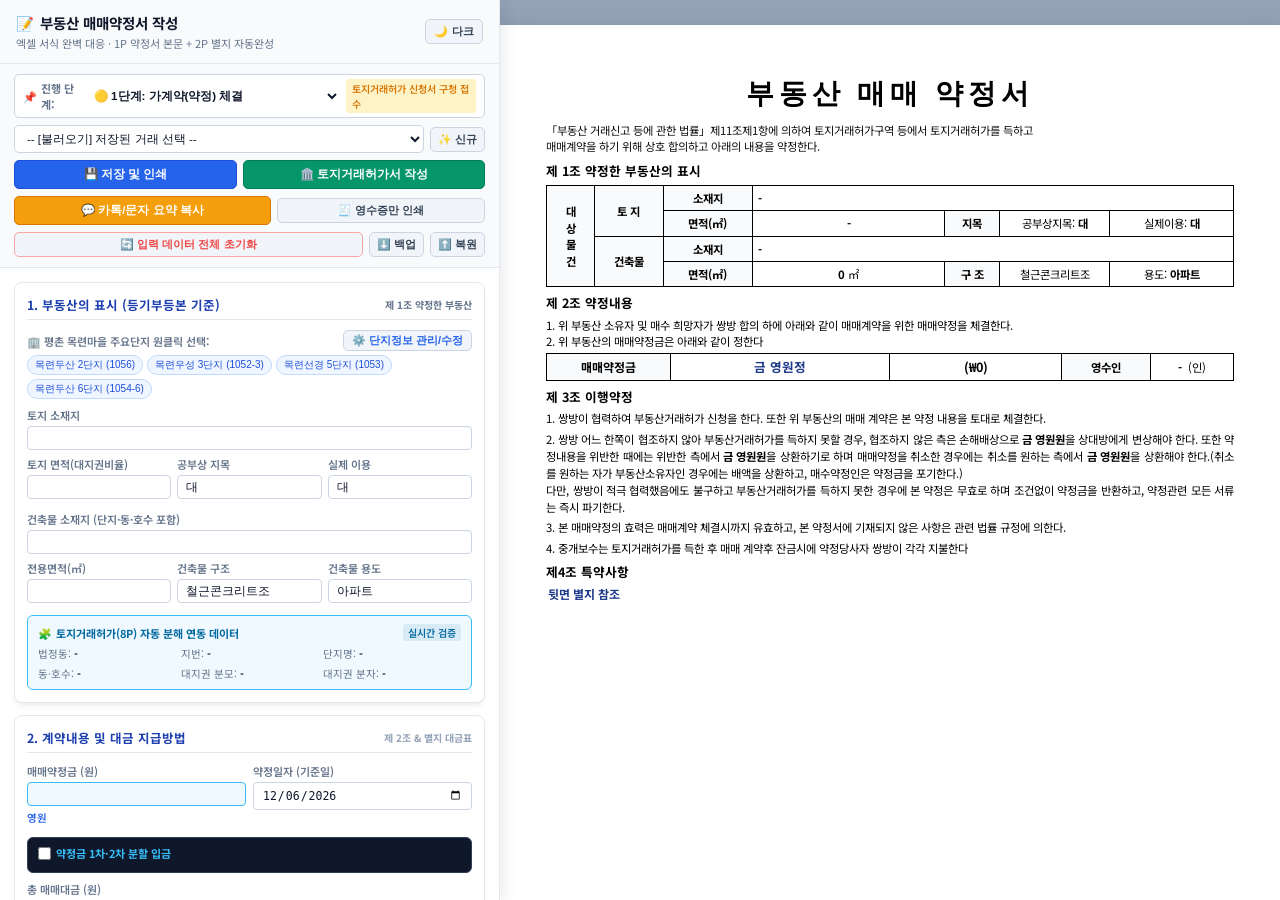
==== commit 76c611fe: "feat: 매매약정서 서명날인표 공동매도인/공동매수인 동적 템플릿 적용 (입력/체크 시에만 행 노출)" ====
--- a/agreement/index.html
+++ b/agreement/index.html
@@ -1243,7 +1243,7 @@
           </colgroup>
           <!-- 부동산 소유자 -->
           <tr>
-            <th rowspan="4" class="center">부동산<br>소유자</th>
+            <th id="pv_p1_seller_th" rowspan="2" class="center">부동산<br>소유자</th>
             <th class="center">주민등록번호</th>
             <td id="pv_p1_s1_rrn" class="center">-</td>
             <th class="center">전 화</th>
@@ -1255,7 +1255,7 @@
             <th class="center">주&nbsp;&nbsp;&nbsp;&nbsp;&nbsp;&nbsp;&nbsp;소</th>
             <td colspan="5" id="pv_p1_s1_addr">경기도 안양시 동안구 호계동 1052-3</td>
           </tr>
-          <tr>
+          <tr id="pv_p1_s2_row1" style="display:none;">
             <th class="center">주민등록번호</th>
             <td id="pv_p1_s2_rrn" class="center">-</td>
             <th class="center">전 화</th>
@@ -1263,14 +1263,14 @@
             <th class="center">성 명</th>
             <td class="center"><span id="pv_p1_s2_name" class="bold">-</span> &nbsp;(인)</td>
           </tr>
-          <tr>
+          <tr id="pv_p1_s2_row2" style="display:none;">
             <th class="center">주&nbsp;&nbsp;&nbsp;&nbsp;&nbsp;&nbsp;&nbsp;소</th>
             <td colspan="5" id="pv_p1_s2_addr">-</td>
           </tr>
 
           <!-- 매수 약정인 -->
           <tr>
-            <th rowspan="4" class="center">매&nbsp;&nbsp;&nbsp;&nbsp;수<br>약정인</th>
+            <th id="pv_p1_buyer_th" rowspan="2" class="center">매&nbsp;&nbsp;&nbsp;&nbsp;수<br>약정인</th>
             <th class="center">주민등록번호</th>
             <td id="pv_p1_b1_rrn" class="center">-</td>
             <th class="center">전 화</th>
@@ -1282,7 +1282,7 @@
             <th class="center">주&nbsp;&nbsp;&nbsp;&nbsp;&nbsp;&nbsp;&nbsp;소</th>
             <td colspan="5" id="pv_p1_b1_addr">서울특별시 서초구 반포대로 45</td>
           </tr>
-          <tr>
+          <tr id="pv_p1_b2_row1" style="display:none;">
             <th class="center">주민등록번호</th>
             <td id="pv_p1_b2_rrn" class="center">-</td>
             <th class="center">전 화</th>
@@ -1290,7 +1290,7 @@
             <th class="center">성 명</th>
             <td class="center"><span id="pv_p1_b2_name" class="bold">-</span> &nbsp;(인)</td>
           </tr>
-          <tr>
+          <tr id="pv_p1_b2_row2" style="display:none;">
             <th class="center">주&nbsp;&nbsp;&nbsp;&nbsp;&nbsp;&nbsp;&nbsp;소</th>
             <td colspan="5" id="pv_p1_b2_addr">-</td>
           </tr>
@@ -2739,10 +2739,26 @@
       document.getElementById('pv_p1_s1_tel').textContent = s1.tel || '-';
       document.getElementById('pv_p1_s1_addr').textContent = s1.addr || '-';
 
-      document.getElementById('pv_p1_s2_name').textContent = s2.name || '-';
-      document.getElementById('pv_p1_s2_rrn').textContent = formatRrnDisplay(s2.rrn);
-      document.getElementById('pv_p1_s2_tel').textContent = s2.tel || '-';
-      document.getElementById('pv_p1_s2_addr').textContent = s2.addr || '-';
+      // 공동소유자(매도인 2) 동적 표시 여부
+      const chkS2 = document.getElementById('chk_seller2');
+      const hasS2 = chkS2 ? chkS2.checked : Boolean(sellers.length > 1 && (s2.name || s2.rrn || s2.tel || s2.addr));
+      const s2Row1 = document.getElementById('pv_p1_s2_row1');
+      const s2Row2 = document.getElementById('pv_p1_s2_row2');
+      const sTh = document.getElementById('pv_p1_seller_th');
+
+      if (hasS2) {
+        if (s2Row1) s2Row1.style.display = 'table-row';
+        if (s2Row2) s2Row2.style.display = 'table-row';
+        if (sTh) sTh.rowSpan = 4;
+        document.getElementById('pv_p1_s2_name').textContent = s2.name || '-';
+        document.getElementById('pv_p1_s2_rrn').textContent = formatRrnDisplay(s2.rrn);
+        document.getElementById('pv_p1_s2_tel').textContent = s2.tel || '-';
+        document.getElementById('pv_p1_s2_addr').textContent = s2.addr || '-';
+      } else {
+        if (s2Row1) s2Row1.style.display = 'none';
+        if (s2Row2) s2Row2.style.display = 'none';
+        if (sTh) sTh.rowSpan = 2;
+      }
 
       // 서명날인표 (매수약정인 1, 2)
       const b1 = buyers[0] || {};
@@ -2752,10 +2768,26 @@
       document.getElementById('pv_p1_b1_tel').textContent = b1.tel || '-';
       document.getElementById('pv_p1_b1_addr').textContent = b1.addr || '-';
 
-      document.getElementById('pv_p1_b2_name').textContent = b2.name || '-';
-      document.getElementById('pv_p1_b2_rrn').textContent = formatRrnDisplay(b2.rrn);
-      document.getElementById('pv_p1_b2_tel').textContent = b2.tel || '-';
-      document.getElementById('pv_p1_b2_addr').textContent = b2.addr || '-';
+      // 공동매수인(매수인 2) 동적 표시 여부
+      const chkB2 = document.getElementById('chk_buyer2');
+      const hasB2 = chkB2 ? chkB2.checked : Boolean(buyers.length > 1 && (b2.name || b2.rrn || b2.tel || b2.addr));
+      const b2Row1 = document.getElementById('pv_p1_b2_row1');
+      const b2Row2 = document.getElementById('pv_p1_b2_row2');
+      const bTh = document.getElementById('pv_p1_buyer_th');
+
+      if (hasB2) {
+        if (b2Row1) b2Row1.style.display = 'table-row';
+        if (b2Row2) b2Row2.style.display = 'table-row';
+        if (bTh) bTh.rowSpan = 4;
+        document.getElementById('pv_p1_b2_name').textContent = b2.name || '-';
+        document.getElementById('pv_p1_b2_rrn').textContent = formatRrnDisplay(b2.rrn);
+        document.getElementById('pv_p1_b2_tel').textContent = b2.tel || '-';
+        document.getElementById('pv_p1_b2_addr').textContent = b2.addr || '-';
+      } else {
+        if (b2Row1) b2Row1.style.display = 'none';
+        if (b2Row2) b2Row2.style.display = 'none';
+        if (bTh) bTh.rowSpan = 2;
+      }
 
       // 공동중개사 행 토글
       if (co.enabled && co.office) {
